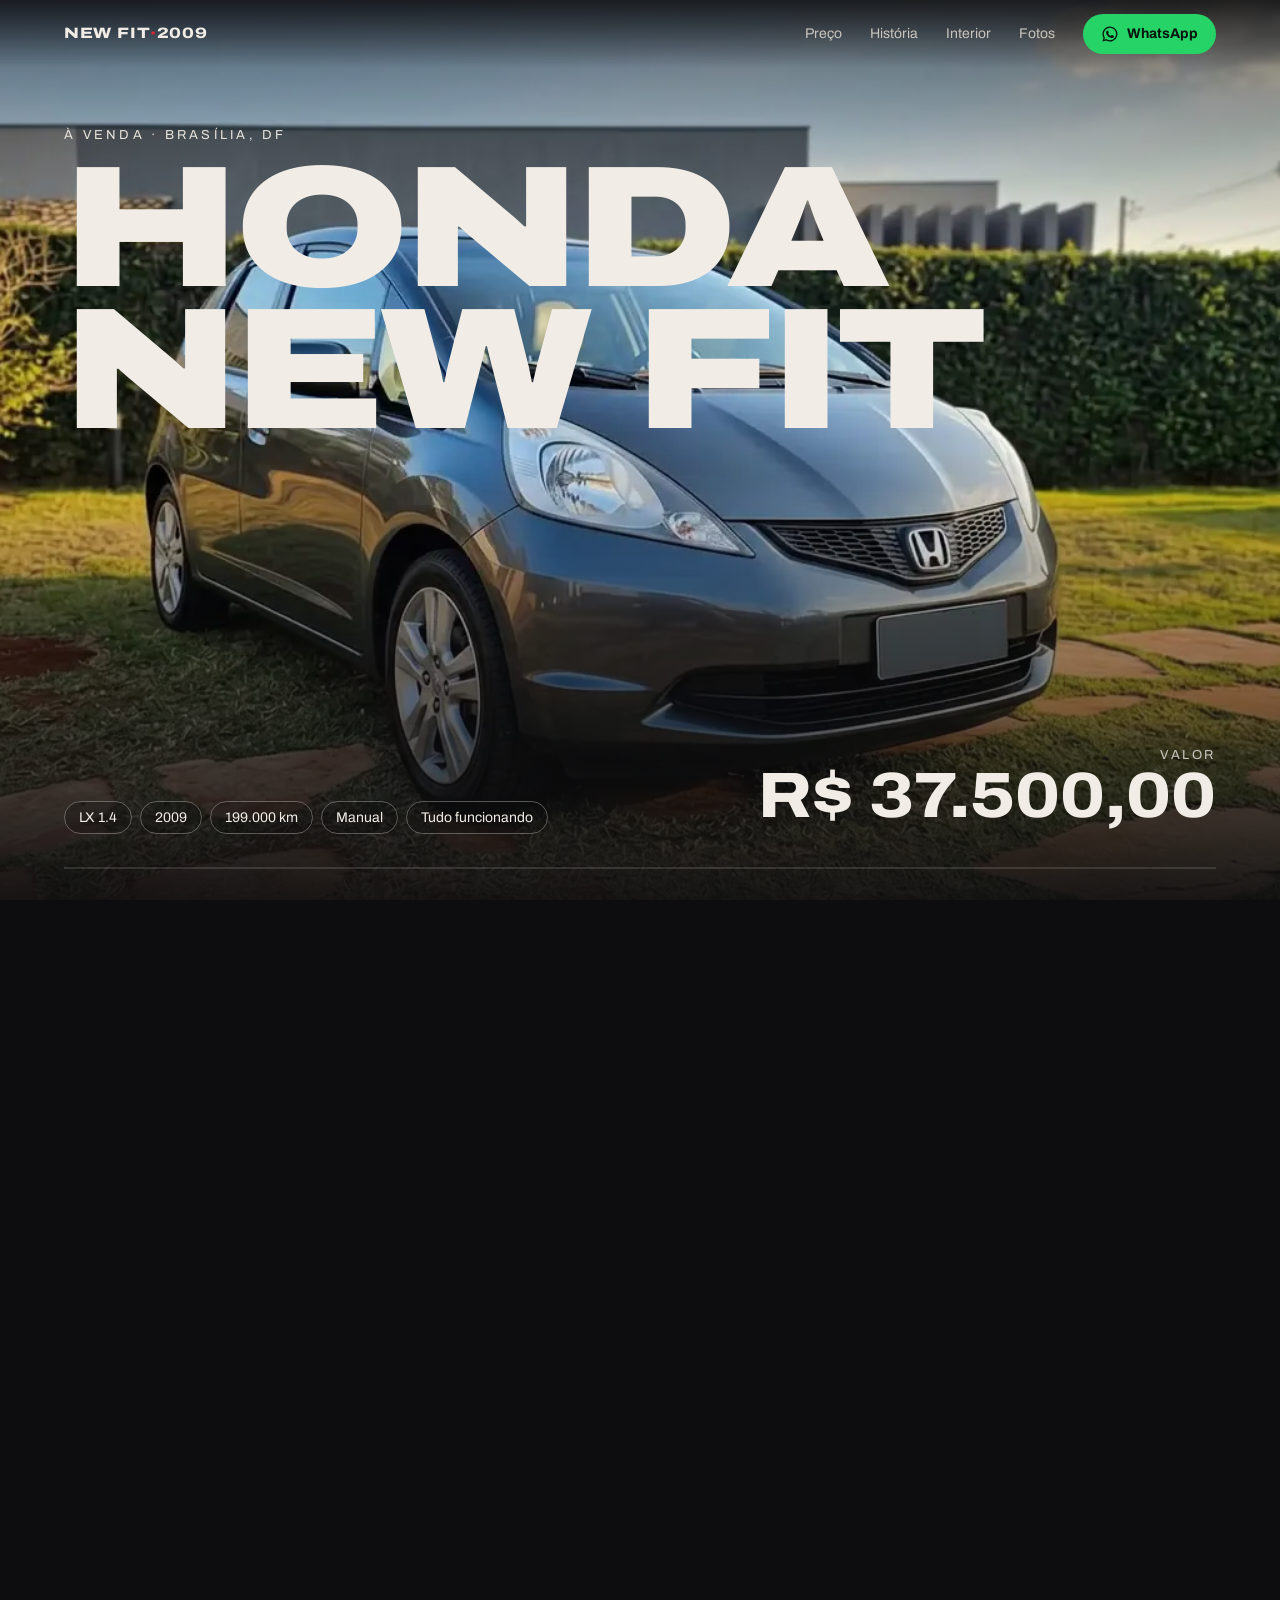
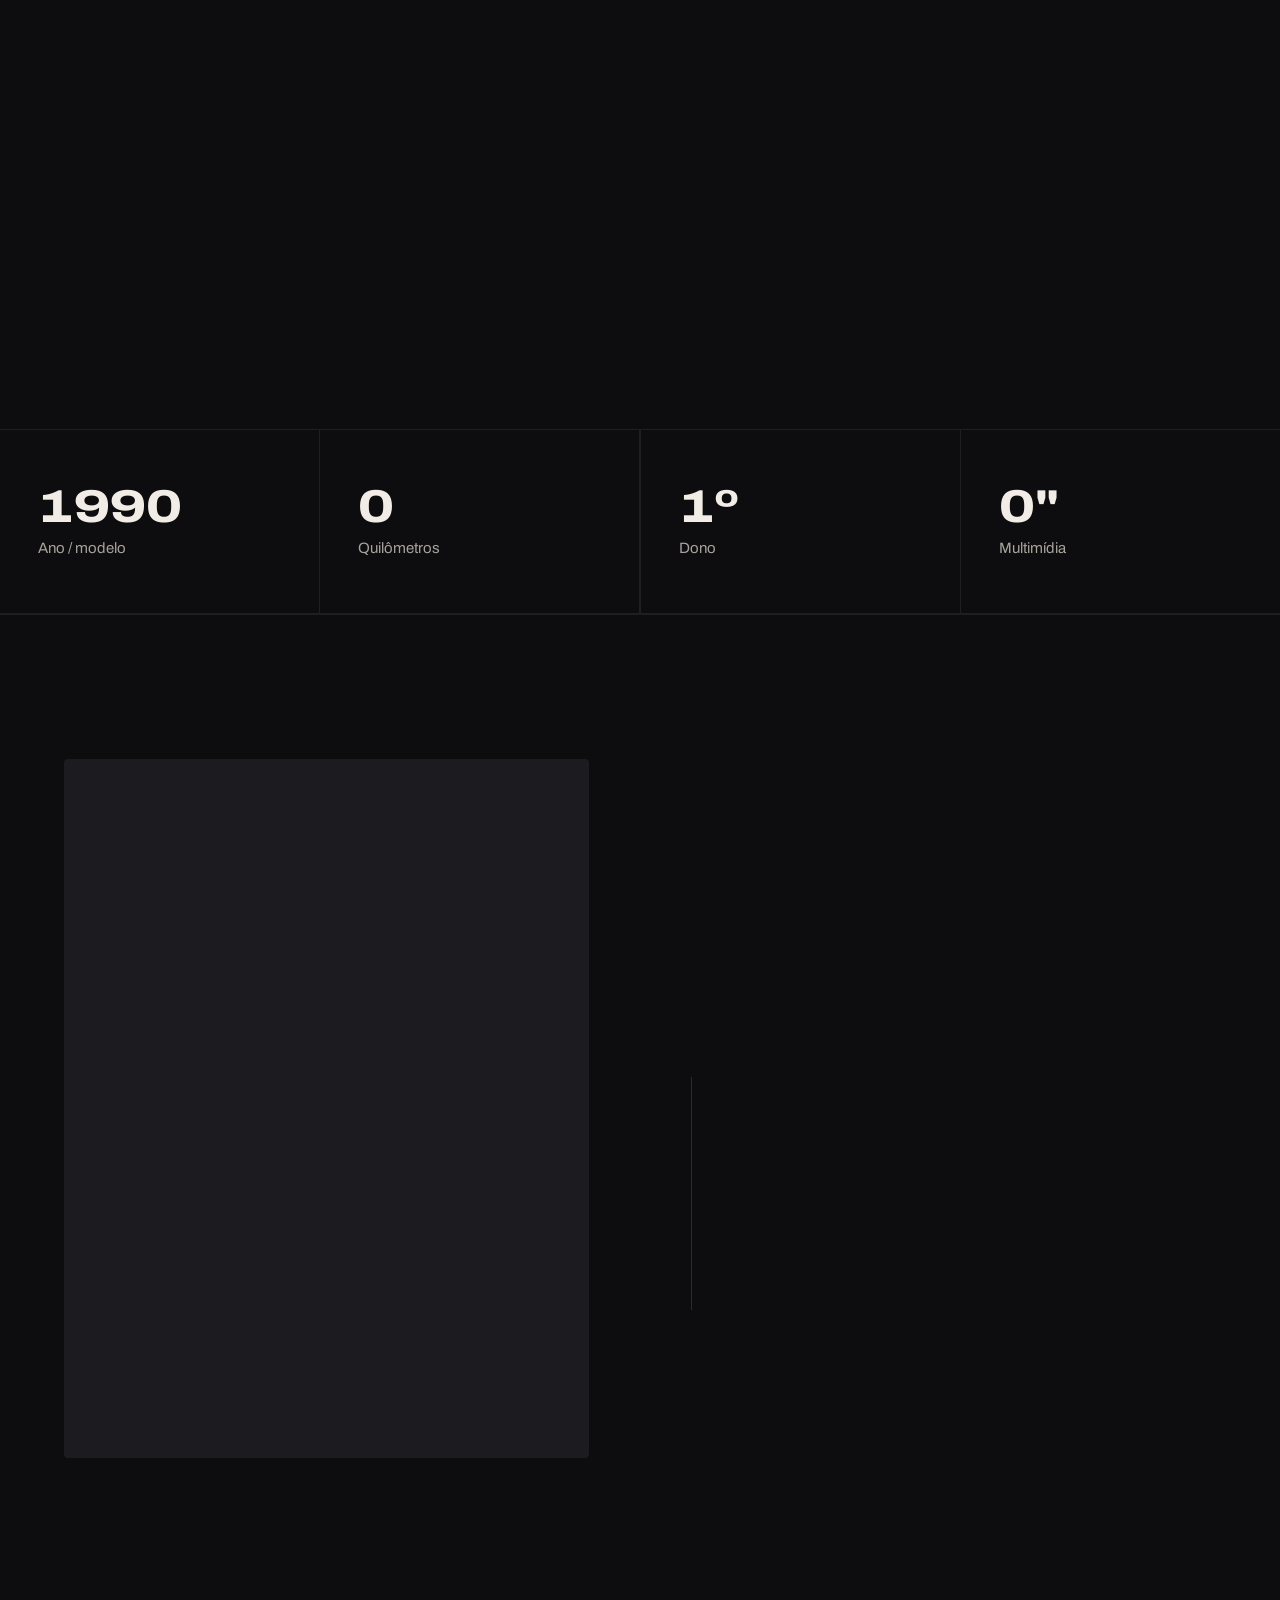
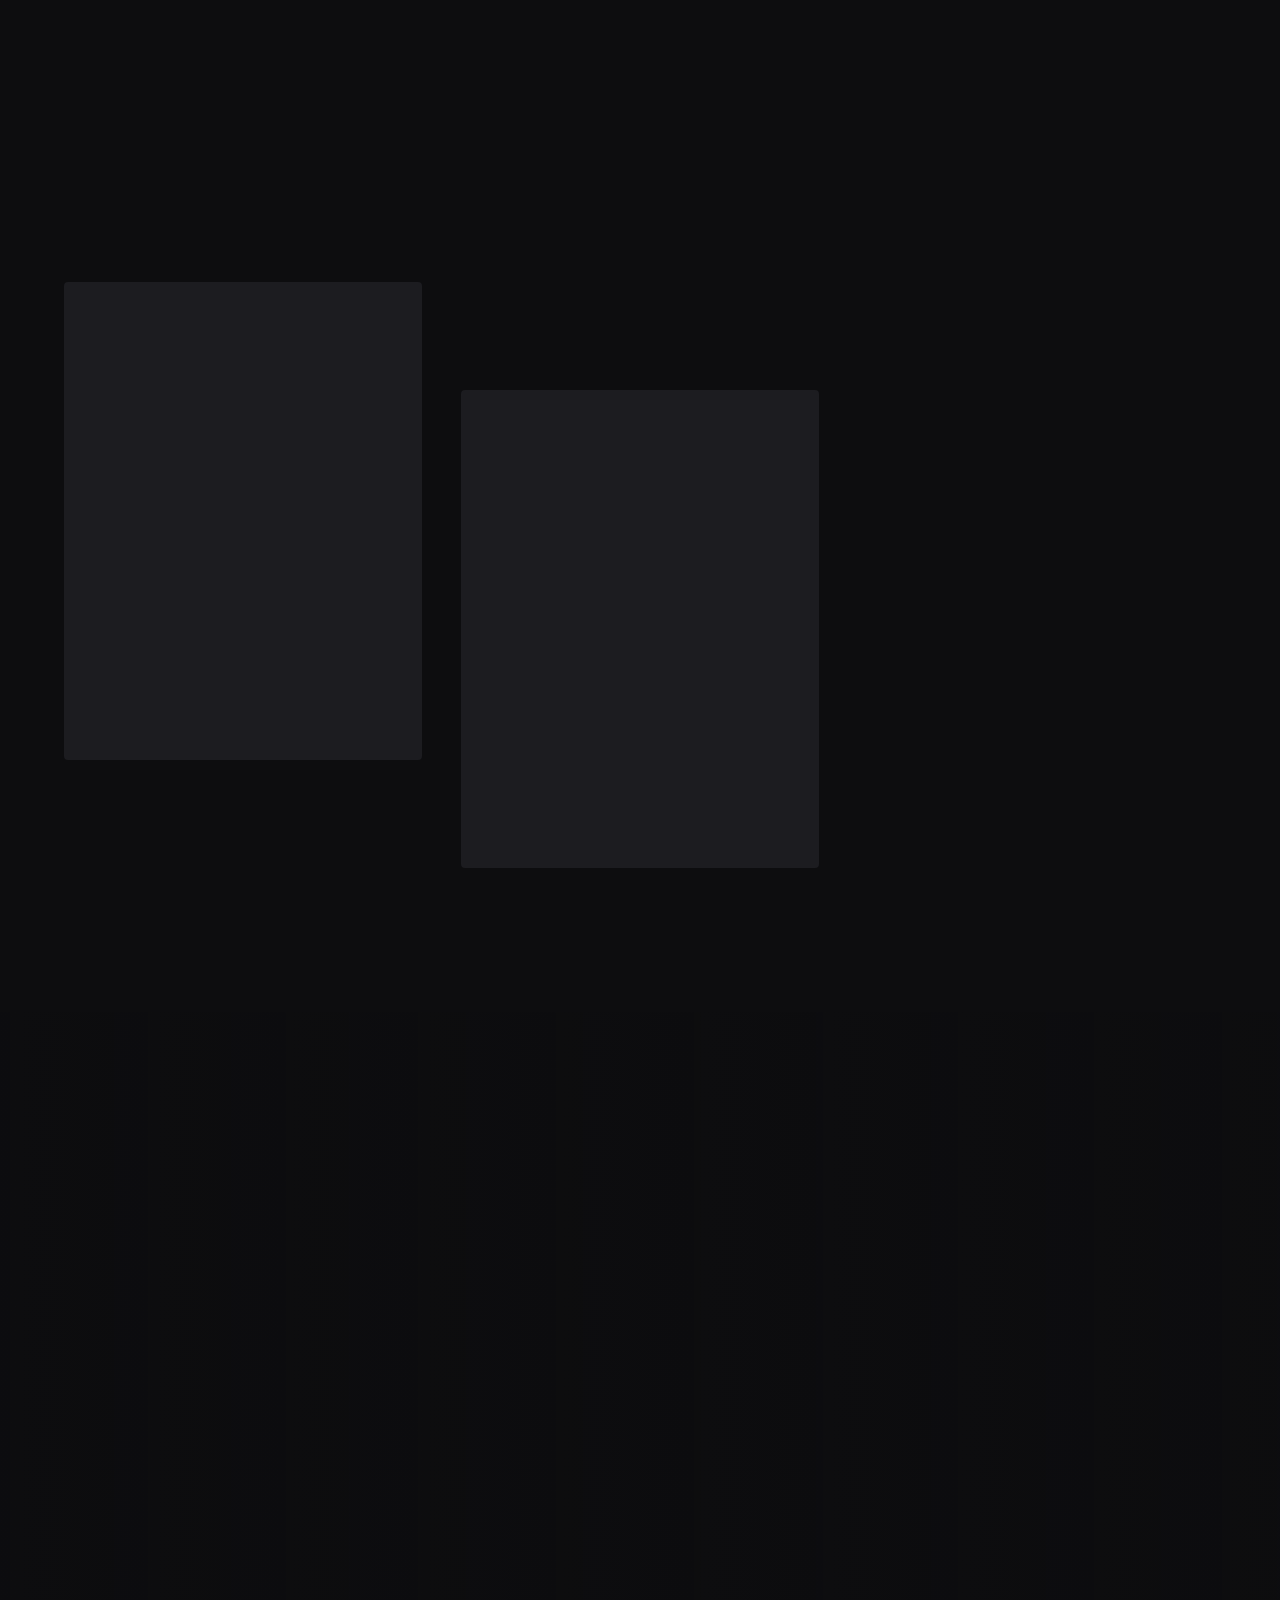
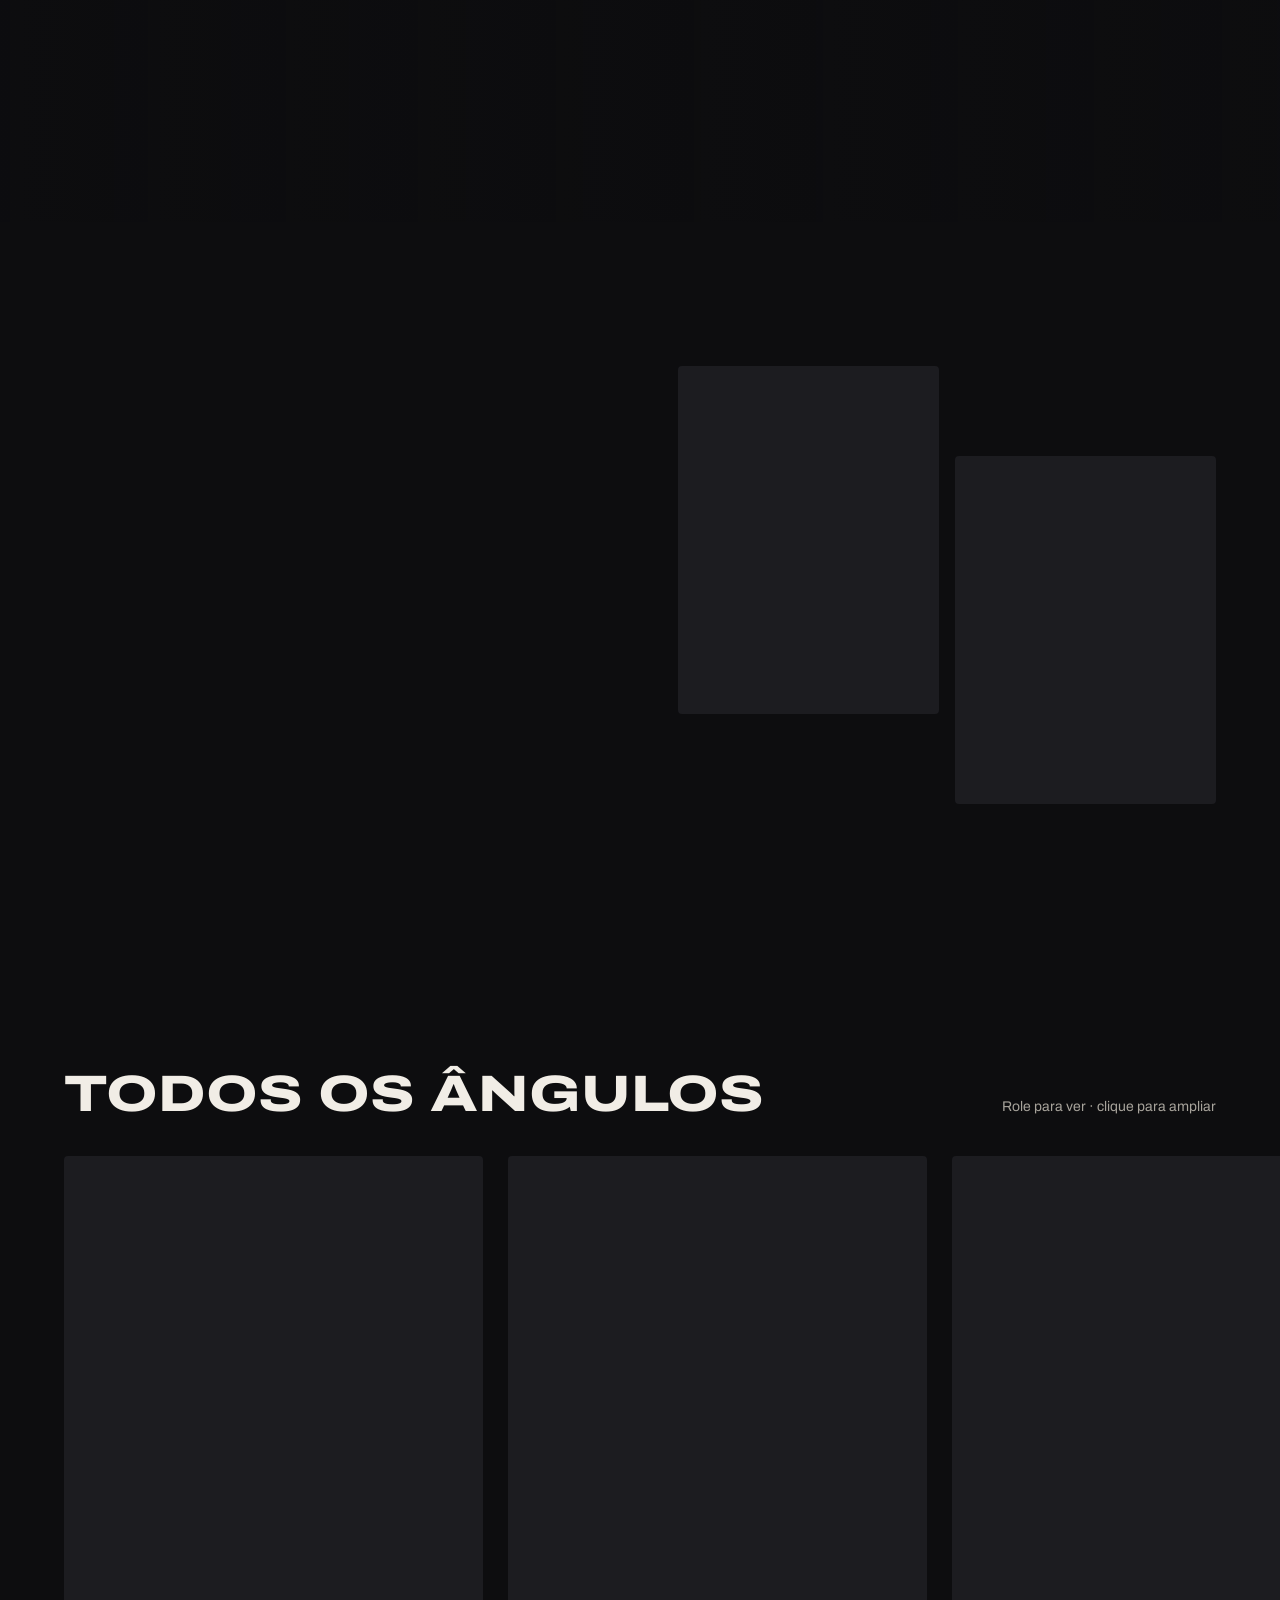
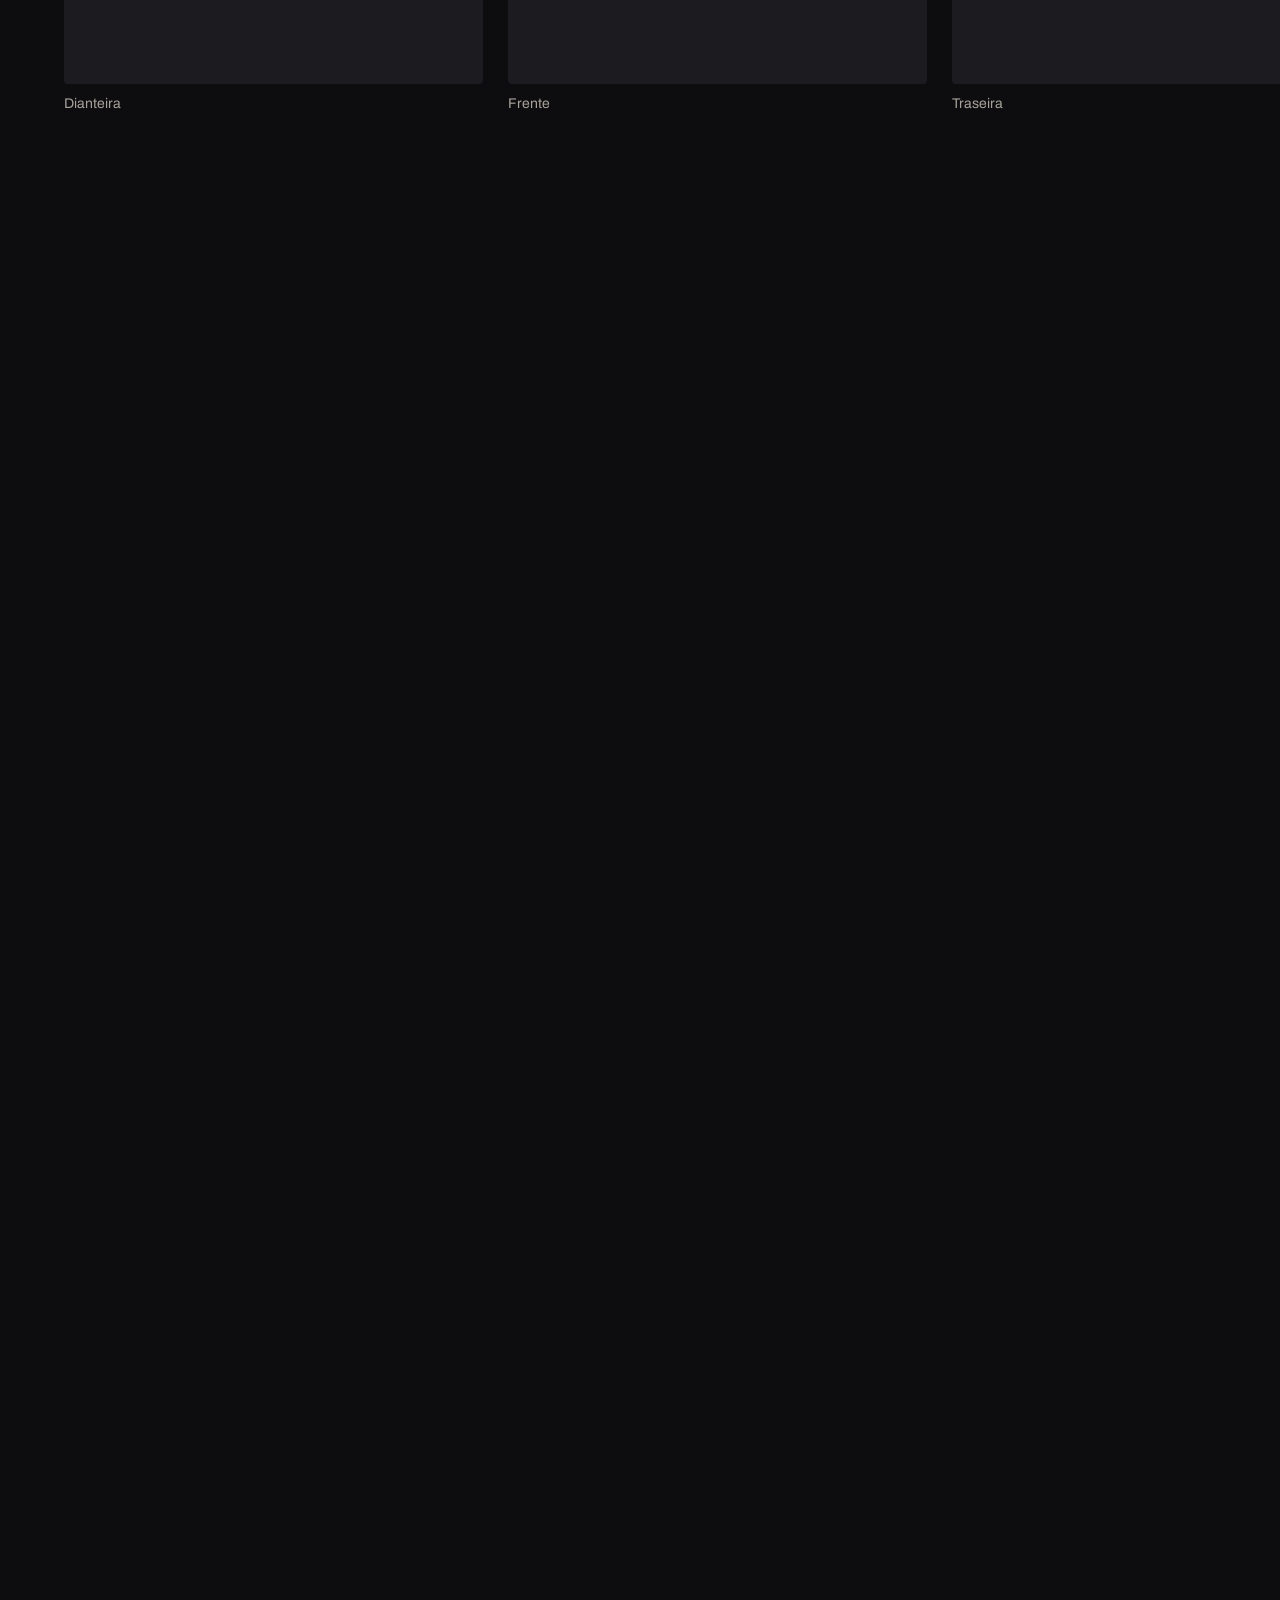
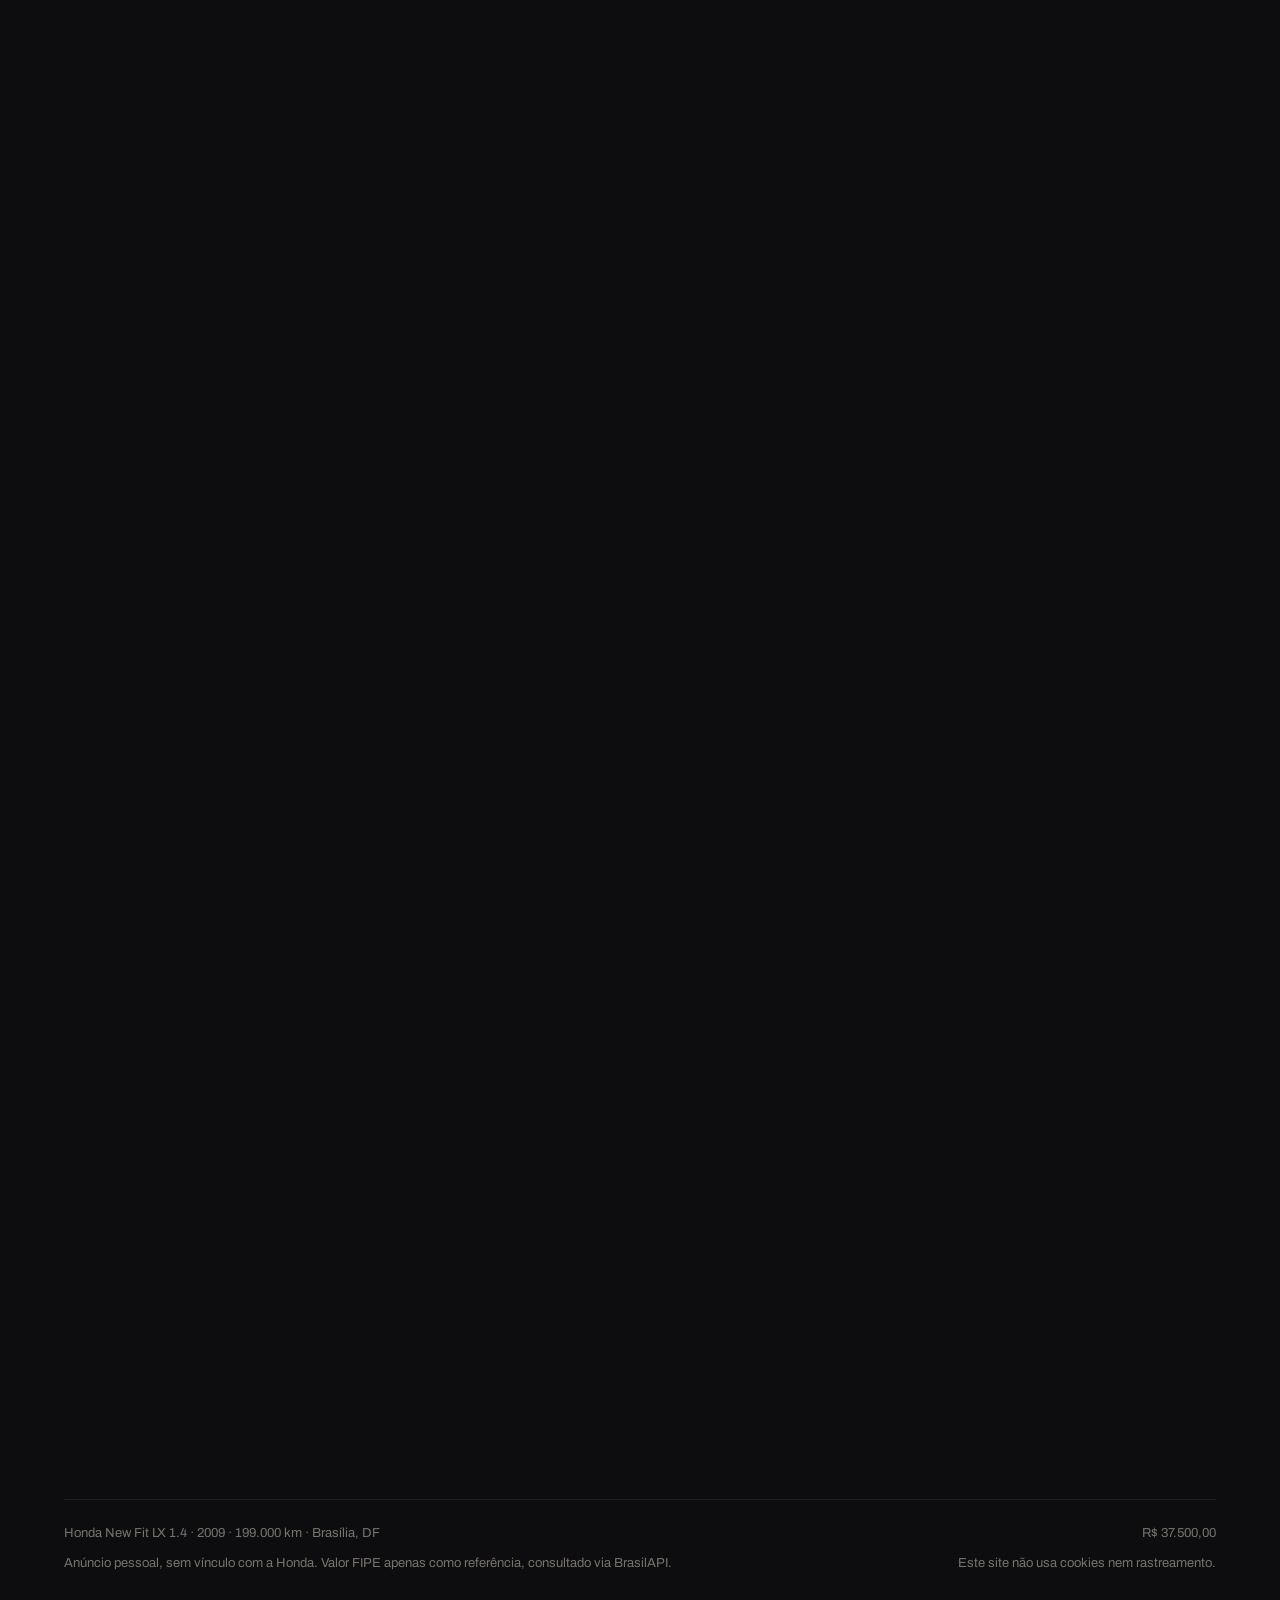
==== index.html @ 5df576f2 "Site de venda do Honda New Fit 2009 Implementa o design exportado do Claude Design como site estátic" ====
<!DOCTYPE html>
<html lang="pt-BR">
<head>
<meta charset="utf-8">
<meta name="viewport" content="width=device-width, initial-scale=1, viewport-fit=cover">
<title>Honda New Fit LX 1.4 2009 à venda em Brasília · R$ 37.500</title>
<meta name="description" content="Honda Fit LX 1.4 2009 manual, cinza grafite, 199.000 km, 3º dono com histórico completo, manual e chave reserva. Bancos em couro ice e multimídia de 10&quot;. R$ 37.500, abaixo da tabela FIPE. Brasília-DF.">
<link rel="canonical" href="https://fabiowoj.github.io/venda-honda-fit/">
<meta name="robots" content="index, follow, max-image-preview:large, max-snippet:-1, max-video-preview:-1">
<meta name="theme-color" content="#0d0d0f">
<meta name="color-scheme" content="dark">
<meta name="format-detection" content="telephone=no">
<meta name="referrer" content="strict-origin-when-cross-origin">
<meta http-equiv="Content-Security-Policy" content="default-src 'self'; script-src 'self'; style-src 'self'; img-src 'self' data:; media-src 'self'; font-src 'self'; connect-src https://brasilapi.com.br; manifest-src 'self'; object-src 'none'; base-uri 'self'; form-action 'none'; upgrade-insecure-requests">
<meta http-equiv="Permissions-Policy" content="camera=(), microphone=(), geolocation=(), interest-cohort=()">

<meta property="og:type" content="product">
<meta property="og:locale" content="pt_BR">
<meta property="og:site_name" content="Honda New Fit 2009 à venda">
<meta property="og:title" content="Honda New Fit LX 1.4 2009 · R$ 37.500 · abaixo da FIPE">
<meta property="og:description" content="199.000 km, 3º dono, histórico completo, couro ice e multimídia de 10&quot;. Tudo funcionando. Brasília-DF.">
<meta property="og:url" content="https://fabiowoj.github.io/venda-honda-fit/">
<meta property="og:image" content="https://fabiowoj.github.io/venda-honda-fit/assets/og-image.jpg">
<meta property="og:image:width" content="1200">
<meta property="og:image:height" content="630">
<meta property="og:image:alt" content="Honda New Fit 2009 cinza grafite estacionado no gramado">
<meta property="product:price:amount" content="37500.00">
<meta property="product:price:currency" content="BRL">
<meta property="product:condition" content="used">
<meta property="product:availability" content="in stock">
<meta name="twitter:card" content="summary_large_image">
<meta name="twitter:title" content="Honda New Fit LX 1.4 2009 · R$ 37.500">
<meta name="twitter:description" content="199.000 km, 3º dono, histórico completo, couro ice e multimídia de 10&quot;. Brasília-DF.">
<meta name="twitter:image" content="https://fabiowoj.github.io/venda-honda-fit/assets/og-image.jpg">

<link rel="icon" href="assets/icons/favicon.svg" type="image/svg+xml">
<link rel="icon" href="assets/icons/favicon-32.png" sizes="32x32" type="image/png">
<link rel="apple-touch-icon" href="assets/icons/apple-touch-icon.png">
<link rel="manifest" href="site.webmanifest">
<link rel="alternate" type="text/plain" href="llms.txt" title="Resumo para assistentes de IA">
<link rel="preload" href="assets/fonts/archivo-latin.woff2" as="font" type="font/woff2" crossorigin>
<link rel="preload" href="assets/video/poster.webp" as="image" type="image/webp" fetchpriority="high">
<link rel="stylesheet" href="assets/css/estilo.css">
<script src="assets/js/site.js" defer></script>

<script type="application/ld+json" id="dados-carro">
{
  "@context": "https://schema.org",
  "@type": "Car",
  "name": "Honda New Fit LX 1.4 2009",
  "description": "Honda Fit LX 1.4 Flex 2009, câmbio manual, cor cinza grafite, 199.000 km, terceiro dono, histórico completo de manutenção, manual e chave reserva. Bancos, portas e coifa do câmbio em couro cor ice, volante em couro, encosto de braço e multimídia de 10 polegadas com conexão ao celular por wifi. Acompanha o rádio original e a moldura. Tudo funcionando.",
  "url": "https://fabiowoj.github.io/venda-honda-fit/",
  "brand": {
    "@type": "Brand",
    "name": "Honda"
  },
  "manufacturer": {
    "@type": "Organization",
    "name": "Honda"
  },
  "model": "Fit LX 1.4",
  "vehicleModelDate": "2009",
  "productionDate": "2009",
  "bodyType": "Hatchback",
  "color": "Cinza grafite",
  "vehicleInteriorColor": "Ice",
  "vehicleInteriorType": "Couro",
  "vehicleTransmission": "Manual",
  "fuelType": "Flex (gasolina e etanol)",
  "numberOfDoors": 5,
  "vehicleSeatingCapacity": 5,
  "numberOfPreviousOwners": 2,
  "itemCondition": "https://schema.org/UsedCondition",
  "mileageFromOdometer": {
    "@type": "QuantitativeValue",
    "value": 199000,
    "unitCode": "KMT"
  },
  "vehicleEngine": {
    "@type": "EngineSpecification",
    "name": "1.4 Flex",
    "engineDisplacement": {
      "@type": "QuantitativeValue",
      "value": 1.4,
      "unitCode": "LTR"
    }
  },
  "offers": {
    "@type": "Offer",
    "price": 37500,
    "priceCurrency": "BRL",
    "availability": "https://schema.org/InStock",
    "itemCondition": "https://schema.org/UsedCondition",
    "url": "https://fabiowoj.github.io/venda-honda-fit/",
    "areaServed": {
      "@type": "City",
      "name": "Brasília"
    },
    "availableAtOrFrom": {
      "@type": "Place",
      "address": {
        "@type": "PostalAddress",
        "addressLocality": "Brasília",
        "addressRegion": "DF",
        "addressCountry": "BR"
      }
    }
  },
  "image": [
    "https://fabiowoj.github.io/venda-honda-fit/assets/img/frente-lateral-1600.jpg",
    "https://fabiowoj.github.io/venda-honda-fit/assets/img/frente-1600.jpg",
    "https://fabiowoj.github.io/venda-honda-fit/assets/img/traseira-1600.jpg",
    "https://fabiowoj.github.io/venda-honda-fit/assets/img/lateral-1600.jpg",
    "https://fabiowoj.github.io/venda-honda-fit/assets/img/porta-malas-1600.jpg",
    "https://fabiowoj.github.io/venda-honda-fit/assets/img/painel-instrumentos-1600.jpg",
    "https://fabiowoj.github.io/venda-honda-fit/assets/img/bancos-dianteiros-1600.jpg",
    "https://fabiowoj.github.io/venda-honda-fit/assets/img/banco-traseiro-1600.jpg",
    "https://fabiowoj.github.io/venda-honda-fit/assets/img/interior-volante-1600.jpg",
    "https://fabiowoj.github.io/venda-honda-fit/assets/img/multimidia-navegacao-1600.jpg",
    "https://fabiowoj.github.io/venda-honda-fit/assets/img/multimidia-tela-inicial-1600.jpg"
  ]
}
</script>
</head>
<body>
<a class="pular" href="#conteudo">Pular para o conteúdo</a>

<header class="menu">
  <a class="menu-marca" href="#topo" aria-label="Honda New Fit 2009, voltar ao início">NEW FIT<span>·</span>2009</a>
  <nav class="menu-links" aria-label="Seções">
    <a href="#preco">Preço</a>
    <a href="#historia">História</a>
    <a href="#interior">Interior</a>
    <a href="#galeria">Fotos</a>
    <a class="botao-whats" href="https://wa.me/5561981605807?text=Ol%C3%A1!%20Vi%20o%20site%20do%20Honda%20New%20Fit%20LX%201.4%202009%20e%20tenho%20interesse." target="_blank" rel="noopener noreferrer">
      <svg viewBox="0 0 24 24" aria-hidden="true"><path fill="currentColor" d="M12 2a10 10 0 0 0-8.6 15.1L2 22l5-1.3A10 10 0 1 0 12 2Zm0 18.2c-1.5 0-3-.4-4.3-1.2l-.3-.2-3 .8.8-2.9-.2-.3A8.2 8.2 0 1 1 12 20.2Zm4.5-6.1c-.2-.1-1.5-.7-1.7-.8-.2-.1-.4-.1-.6.1l-.8 1c-.1.2-.3.2-.5.1a6.7 6.7 0 0 1-3.3-2.9c-.3-.4.2-.4.7-1.3.1-.2 0-.3 0-.4l-.8-1.8c-.2-.5-.4-.4-.6-.4h-.5c-.2 0-.4.1-.7.3-.2.3-.9.9-.9 2.2s.9 2.5 1 2.7c.1.2 1.8 2.8 4.4 3.9 1.6.7 2.3.8 3.1.6.5-.1 1.5-.6 1.7-1.2.2-.6.2-1.1.2-1.2-.1-.1-.3-.2-.5-.3Z"/></svg>
      WhatsApp
    </a>
  </nav>
</header>

<main id="conteudo">

<section id="topo" class="abertura" aria-label="Apresentação">
  <div class="abertura-palco">
    <video class="abertura-video" muted playsinline preload="auto" poster="assets/video/poster.webp" aria-hidden="true" tabindex="-1" disablepictureinpicture disableremoteplayback>
      <source src="assets/video/abertura-720.mp4" type="video/mp4" media="(max-width: 800px)">
      <source src="assets/video/abertura-1280.mp4" type="video/mp4">
    </video>
    <div class="abertura-sombra"></div>
    <div class="abertura-titulo">
      <p class="sobre">À venda · Brasília, DF</p>
      <h1>Honda<br>New Fit<span class="so-leitor"> LX 1.4 2009 à venda</span></h1>
    </div>
    <div class="abertura-info">
      <ul class="selos" aria-label="Resumo">
        <li><span>LX 1.4</span></li>
        <li><span>2009</span></li>
        <li><span>199.000 km</span></li>
        <li><span>Manual</span></li>
        <li><span>Tudo funcionando</span></li>
      </ul>
      <div class="abertura-preco">
        <div class="rot">Valor</div>
        <strong data-preco-fmt>R$ 37.500,00</strong>
      </div>
    </div>
    <div class="abertura-barra" aria-hidden="true"><i></i></div>
  </div>
</section>

<section id="preco" class="preco conteudo" aria-labelledby="preco-titulo"
  data-preco="37500" data-fipe-codigo="014039-2" data-fipe-ano="2009"
  data-fipe-valor="39514" data-fipe-mes="setembro de 2026">
  <p class="rotulo" data-revelar>Preço justo</p>
  <h2 id="preco-titulo" class="display" data-revelar data-fipe-titulo>Abaixo da tabela FIPE</h2>
  <div class="preco-grade">
    <div class="barras" data-revelar>
      <div class="barra">
        <div class="barra-topo"><span>Tabela FIPE · <span data-fipe-mes-txt>setembro de 2026</span></span><span data-fipe-fmt>R$ 39.514,00</span></div>
        <div class="barra-trilho" data-barra="fipe"><i></i></div>
      </div>
      <div class="barra">
        <div class="barra-topo"><span>Este carro</span><strong data-preco-fmt>R$ 37.500,00</strong></div>
        <div class="barra-trilho este" data-barra="preco"><i></i></div>
      </div>
      <p class="nota"><span data-fipe-origem>Valor de referência da tabela FIPE</span> · Honda Fit LX 1.4 Flex 8V 16V 5p Mec. 2009 · código FIPE 014039-2</p>
    </div>
    <div class="diferenca" data-revelar>
      <div class="rot" data-dif-rot>Economia em relação à FIPE</div>
      <strong data-dif-fmt>R$ 2.014</strong>
      <div class="pct" data-dif-pct>5,1% abaixo do valor da tabela</div>
    </div>
  </div>
</section>

<section class="numeros" aria-label="Números do carro">
  <div class="numeros-grade" data-contador>
    <div class="numero"><strong data-conta="2009" data-conta-de="1990">2009</strong><span>Ano / modelo</span></div>
    <div class="numero"><strong data-conta="199000" data-milhar>199.000</strong><span>Quilômetros</span></div>
    <div class="numero"><strong><span data-conta="3" data-conta-de="1">3</span>º</strong><span>Dono</span></div>
    <div class="numero"><strong><span data-conta="10">10</span>"</strong><span>Multimídia</span></div>
  </div>
</section>

<section id="historia" class="historia conteudo" aria-labelledby="historia-titulo">
  <div class="historia-foto">
    <picture>
      <source type="image/webp" srcset="assets/img/frente-lateral-800.webp 800w, assets/img/frente-lateral-1600.webp 1600w" sizes="(max-width: 860px) 90vw, 45vw">
      <img src="assets/img/frente-lateral-1600.jpg" width="1200" height="1600" alt="Honda New Fit 2009 cinza grafite, vista dianteira em três quartos" loading="lazy" decoding="async">
    </picture>
  </div>
  <div class="historia-texto">
    <p class="rotulo" data-revelar>Carro da família</p>
    <h2 id="historia-titulo" class="display" data-revelar>Terceiro dono. História conhecida.</h2>
    <ol class="linha-tempo">
      <li class="marco" data-revelar><small>10.000 km</small><p>Um amigo nosso comprou o carro com 10.000 km.</p></li>
      <li class="marco" data-revelar><small>2017 · 20.000 km</small><p>Compramos dele, com 20.000 km.</p></li>
      <li class="marco" data-revelar><small>Hoje · 199.000 km</small><p>Tudo funcionando.</p></li>
    </ol>
    <ul class="itens" data-revelar>
      <li>Histórico completo de tudo o que foi feito</li>
      <li>Manual do carro</li>
      <li>Chave reserva</li>
    </ul>
  </div>
</section>

<section id="interior" class="interior" aria-labelledby="interior-titulo">
  <div class="conteudo">
    <p class="rotulo" data-revelar>Interior</p>
    <h2 id="interior-titulo" class="display" data-revelar>Couro Ice</h2>
    <div class="interior-grade">
      <div class="quadro">
        <div class="paralaxe" data-paralaxe="-0.08">
          <picture>
            <source type="image/webp" srcset="assets/img/bancos-dianteiros-800.webp 800w, assets/img/bancos-dianteiros-1600.webp 1600w" sizes="(max-width: 640px) 90vw, 30vw">
            <img src="assets/img/bancos-dianteiros-1600.jpg" width="1200" height="1600" alt="Bancos dianteiros em couro cor ice do Honda New Fit" loading="lazy" decoding="async">
          </picture>
        </div>
      </div>
      <div class="quadro desce">
        <div class="paralaxe" data-paralaxe="0.06">
          <picture>
            <source type="image/webp" srcset="assets/img/banco-traseiro-800.webp 800w, assets/img/banco-traseiro-1600.webp 1600w" sizes="(max-width: 640px) 90vw, 30vw">
            <img src="assets/img/banco-traseiro-1600.jpg" width="1200" height="1600" alt="Banco traseiro em couro cor ice do Honda New Fit" loading="lazy" decoding="async">
          </picture>
        </div>
      </div>
      <div class="interior-texto">
        <p data-revelar>Banco de couro cor Ice, com capa personalizada e colada.</p>
        <dl class="ficha" data-revelar>
          <div><dt>Bancos</dt><dd>Couro Ice</dd></div>
          <div><dt>Portas</dt><dd>Couro Ice</dd></div>
          <div><dt>Coifa do câmbio</dt><dd>Couro Ice</dd></div>
          <div><dt>Volante</dt><dd>Couro</dd></div>
          <div><dt>Encosto de braço</dt><dd>Sim</dd></div>
        </dl>
      </div>
    </div>
  </div>
</section>

<section class="painel" aria-labelledby="painel-titulo">
  <div class="paralaxe" data-paralaxe="-0.15">
    <picture>
      <source type="image/webp" srcset="assets/img/interior-volante-800.webp 800w, assets/img/interior-volante-1600.webp 1600w" sizes="100vw">
      <img src="assets/img/interior-volante-1600.jpg" width="1200" height="1600" alt="Interior do Honda New Fit com volante em couro e multimídia" loading="lazy" decoding="async">
    </picture>
  </div>
  <div class="painel-sombra"></div>
  <div class="painel-texto">
    <h2 id="painel-titulo" class="display" data-revelar>Volante em couro</h2>
    <p data-revelar>Portas e coifa da manopla de câmbio em couro ice também.</p>
  </div>
</section>

<section class="multimidia conteudo" aria-labelledby="multimidia-titulo">
  <div class="multimidia-texto">
    <p class="rotulo" data-revelar>Tecnologia</p>
    <h2 id="multimidia-titulo" class="display" data-revelar>Multimídia de 10 polegadas</h2>
    <p data-revelar>Kit multimídia de 10 polegadas instalado, com conector wifi para conectar no celular.</p>
    <p class="caixa" data-revelar>Temos o rádio original e a moldura, caso queira.</p>
  </div>
  <div class="multimidia-fotos">
    <div class="quadro">
      <div class="paralaxe" data-paralaxe="-0.06">
        <picture>
          <source type="image/webp" srcset="assets/img/multimidia-navegacao-800.webp 800w, assets/img/multimidia-navegacao-1600.webp 1600w" sizes="(max-width: 860px) 45vw, 22vw">
          <img src="assets/img/multimidia-navegacao-1600.jpg" width="1200" height="1600" alt="Multimídia de 10 polegadas mostrando navegação e música" loading="lazy" decoding="async">
        </picture>
      </div>
    </div>
    <div class="quadro desce">
      <div class="paralaxe" data-paralaxe="0.06">
        <picture>
          <source type="image/webp" srcset="assets/img/multimidia-tela-inicial-800.webp 800w, assets/img/multimidia-tela-inicial-1600.webp 1600w" sizes="(max-width: 860px) 45vw, 22vw">
          <img src="assets/img/multimidia-tela-inicial-1600.jpg" width="1200" height="1600" alt="Tela inicial da multimídia de 10 polegadas" loading="lazy" decoding="async">
        </picture>
      </div>
    </div>
  </div>
</section>

<section id="galeria" class="galeria" aria-labelledby="galeria-titulo">
  <div class="galeria-palco">
    <div class="galeria-topo">
      <h2 id="galeria-titulo" class="display">Todos os ângulos</h2>
      <span data-galeria-dica>Arraste para o lado · toque para ampliar</span>
    </div>
    <div class="galeria-trilho">
      <!-- galeria:inicio -->
        <figure class="galeria-item">
          <button type="button" class="galeria-abrir" data-foto="assets/img/frente-lateral-1600.webp" aria-label="Ampliar: Dianteira">
            <picture><source type="image/webp" srcset="assets/img/frente-lateral-800.webp 800w, assets/img/frente-lateral-1600.webp 1600w" sizes="(orientation: portrait) 72vw, 48vh"><img src="assets/img/frente-lateral-1600.jpg" width="1200" height="1600" alt="Honda New Fit 2009 cinza grafite, vista dianteira em três quartos" loading="lazy" decoding="async"></picture>
          </button>
          <figcaption>Dianteira</figcaption>
        </figure>
        <figure class="galeria-item">
          <button type="button" class="galeria-abrir" data-foto="assets/img/frente-1600.webp" aria-label="Ampliar: Frente">
            <picture><source type="image/webp" srcset="assets/img/frente-800.webp 800w, assets/img/frente-1600.webp 1600w" sizes="(orientation: portrait) 72vw, 48vh"><img src="assets/img/frente-1600.jpg" width="1200" height="1600" alt="Honda New Fit 2009 visto de frente, faróis e grade" loading="lazy" decoding="async"></picture>
          </button>
          <figcaption>Frente</figcaption>
        </figure>
        <figure class="galeria-item">
          <button type="button" class="galeria-abrir" data-foto="assets/img/traseira-1600.webp" aria-label="Ampliar: Traseira">
            <picture><source type="image/webp" srcset="assets/img/traseira-800.webp 800w, assets/img/traseira-1600.webp 1600w" sizes="(orientation: portrait) 72vw, 48vh"><img src="assets/img/traseira-1600.jpg" width="1200" height="1600" alt="Traseira do Honda New Fit 2009 com lanternas verticais" loading="lazy" decoding="async"></picture>
          </button>
          <figcaption>Traseira</figcaption>
        </figure>
        <figure class="galeria-item">
          <button type="button" class="galeria-abrir" data-foto="assets/img/lateral-1600.webp" aria-label="Ampliar: Lateral">
            <picture><source type="image/webp" srcset="assets/img/lateral-800.webp 800w, assets/img/lateral-1600.webp 1600w" sizes="(orientation: portrait) 72vw, 48vh"><img src="assets/img/lateral-1600.jpg" width="1200" height="1600" alt="Lateral do Honda New Fit 2009 com rodas de liga leve" loading="lazy" decoding="async"></picture>
          </button>
          <figcaption>Lateral</figcaption>
        </figure>
        <figure class="galeria-item">
          <button type="button" class="galeria-abrir" data-foto="assets/img/porta-malas-1600.webp" aria-label="Ampliar: Porta-malas">
            <picture><source type="image/webp" srcset="assets/img/porta-malas-800.webp 800w, assets/img/porta-malas-1600.webp 1600w" sizes="(orientation: portrait) 72vw, 48vh"><img src="assets/img/porta-malas-1600.jpg" width="1200" height="1600" alt="Porta-malas aberto do Honda New Fit 2009" loading="lazy" decoding="async"></picture>
          </button>
          <figcaption>Porta-malas</figcaption>
        </figure>
        <figure class="galeria-item">
          <button type="button" class="galeria-abrir" data-foto="assets/img/painel-instrumentos-1600.webp" aria-label="Ampliar: Painel · 199.953 km">
            <picture><source type="image/webp" srcset="assets/img/painel-instrumentos-800.webp 800w, assets/img/painel-instrumentos-1600.webp 1600w" sizes="(orientation: portrait) 72vw, 48vh"><img src="assets/img/painel-instrumentos-1600.jpg" width="1200" height="1600" alt="Painel de instrumentos do Honda New Fit marcando 199.953 km" loading="lazy" decoding="async"></picture>
          </button>
          <figcaption>Painel · 199.953 km</figcaption>
        </figure>
        <figure class="galeria-item">
          <button type="button" class="galeria-abrir" data-foto="assets/img/bancos-dianteiros-1600.webp" aria-label="Ampliar: Bancos dianteiros">
            <picture><source type="image/webp" srcset="assets/img/bancos-dianteiros-800.webp 800w, assets/img/bancos-dianteiros-1600.webp 1600w" sizes="(orientation: portrait) 72vw, 48vh"><img src="assets/img/bancos-dianteiros-1600.jpg" width="1200" height="1600" alt="Bancos dianteiros em couro cor ice do Honda New Fit" loading="lazy" decoding="async"></picture>
          </button>
          <figcaption>Bancos dianteiros</figcaption>
        </figure>
        <figure class="galeria-item">
          <button type="button" class="galeria-abrir" data-foto="assets/img/banco-traseiro-1600.webp" aria-label="Ampliar: Banco traseiro">
            <picture><source type="image/webp" srcset="assets/img/banco-traseiro-800.webp 800w, assets/img/banco-traseiro-1600.webp 1600w" sizes="(orientation: portrait) 72vw, 48vh"><img src="assets/img/banco-traseiro-1600.jpg" width="1200" height="1600" alt="Banco traseiro em couro cor ice do Honda New Fit" loading="lazy" decoding="async"></picture>
          </button>
          <figcaption>Banco traseiro</figcaption>
        </figure>
        <figure class="galeria-item">
          <button type="button" class="galeria-abrir" data-foto="assets/img/interior-volante-1600.webp" aria-label="Ampliar: Interior">
            <picture><source type="image/webp" srcset="assets/img/interior-volante-800.webp 800w, assets/img/interior-volante-1600.webp 1600w" sizes="(orientation: portrait) 72vw, 48vh"><img src="assets/img/interior-volante-1600.jpg" width="1200" height="1600" alt="Interior do Honda New Fit com volante em couro e multimídia" loading="lazy" decoding="async"></picture>
          </button>
          <figcaption>Interior</figcaption>
        </figure>
        <figure class="galeria-item">
          <button type="button" class="galeria-abrir" data-foto="assets/img/multimidia-navegacao-1600.webp" aria-label="Ampliar: Multimídia · navegação">
            <picture><source type="image/webp" srcset="assets/img/multimidia-navegacao-800.webp 800w, assets/img/multimidia-navegacao-1600.webp 1600w" sizes="(orientation: portrait) 72vw, 48vh"><img src="assets/img/multimidia-navegacao-1600.jpg" width="1200" height="1600" alt="Multimídia de 10 polegadas mostrando navegação e música" loading="lazy" decoding="async"></picture>
          </button>
          <figcaption>Multimídia · navegação</figcaption>
        </figure>
        <figure class="galeria-item">
          <button type="button" class="galeria-abrir" data-foto="assets/img/multimidia-tela-inicial-1600.webp" aria-label="Ampliar: Multimídia · tela inicial">
            <picture><source type="image/webp" srcset="assets/img/multimidia-tela-inicial-800.webp 800w, assets/img/multimidia-tela-inicial-1600.webp 1600w" sizes="(orientation: portrait) 72vw, 48vh"><img src="assets/img/multimidia-tela-inicial-1600.jpg" width="1200" height="1600" alt="Tela inicial da multimídia de 10 polegadas" loading="lazy" decoding="async"></picture>
          </button>
          <figcaption>Multimídia · tela inicial</figcaption>
        </figure>
      <!-- galeria:fim -->
    </div>
  </div>
</section>

<section id="contato" class="contato conteudo" aria-labelledby="contato-titulo">
  <p class="rotulo" data-revelar>Contato</p>
  <h2 id="contato-titulo" class="display" data-revelar>Vamos<br>conversar?</h2>
  <div class="cartoes">
    <a class="cartao whats" data-revelar href="https://wa.me/5561981605807?text=Ol%C3%A1!%20Vi%20o%20site%20do%20Honda%20New%20Fit%20LX%201.4%202009%20e%20tenho%20interesse." target="_blank" rel="noopener noreferrer">
      <small>WhatsApp</small>
      <strong>(61) 98160-5807</strong>
      <span>Chamar agora →</span>
    </a>
    <a class="cartao" data-revelar href="mailto:fabiowoj@gmail.com?subject=Honda%20New%20Fit%202009">
      <small>E-mail</small>
      <strong>fabiowoj@gmail.com</strong>
      <span>Enviar mensagem →</span>
    </a>
  </div>
  <!-- Links dos anúncios: cole a URL no href e apague a palavra "hidden". -->
  <div class="anuncios">
    <a class="anuncio" data-revelar href="" target="_blank" rel="noopener noreferrer" hidden><span>Anúncio na Webmotors</span><span aria-hidden="true">↗</span></a>
    <a class="anuncio" data-revelar href="" target="_blank" rel="noopener noreferrer" hidden><span>Anúncio na OLX</span><span aria-hidden="true">↗</span></a>
  </div>
  <footer class="rodape">
    <div><span>Honda New Fit LX 1.4 · 2009 · 199.000 km · Brasília, DF</span><span data-preco-fmt>R$ 37.500,00</span></div>
    <div><span>Anúncio pessoal, sem vínculo com a Honda. Valor FIPE apenas como referência, consultado via BrasilAPI.</span><span>Este site não usa cookies nem rastreamento.</span></div>
  </footer>
</section>

</main>

<a class="botao-whats flutuante" href="https://wa.me/5561981605807?text=Ol%C3%A1!%20Vi%20o%20site%20do%20Honda%20New%20Fit%20LX%201.4%202009%20e%20tenho%20interesse." target="_blank" rel="noopener noreferrer" aria-label="Chamar no WhatsApp">
  <svg viewBox="0 0 24 24" aria-hidden="true"><path fill="currentColor" d="M12 2a10 10 0 0 0-8.6 15.1L2 22l5-1.3A10 10 0 1 0 12 2Zm0 18.2c-1.5 0-3-.4-4.3-1.2l-.3-.2-3 .8.8-2.9-.2-.3A8.2 8.2 0 1 1 12 20.2Zm4.5-6.1c-.2-.1-1.5-.7-1.7-.8-.2-.1-.4-.1-.6.1l-.8 1c-.1.2-.3.2-.5.1a6.7 6.7 0 0 1-3.3-2.9c-.3-.4.2-.4.7-1.3.1-.2 0-.3 0-.4l-.8-1.8c-.2-.5-.4-.4-.6-.4h-.5c-.2 0-.4.1-.7.3-.2.3-.9.9-.9 2.2s.9 2.5 1 2.7c.1.2 1.8 2.8 4.4 3.9 1.6.7 2.3.8 3.1.6.5-.1 1.5-.6 1.7-1.2.2-.6.2-1.1.2-1.2-.1-.1-.3-.2-.5-.3Z"/></svg>
  WhatsApp<span class="preco-flut"> · <span data-preco-fmt>R$ 37.500,00</span></span>
</a>

<dialog class="ampliar" aria-label="Foto ampliada">
  <img alt="">
  <p></p>
  <button type="button" class="fechar" aria-label="Fechar">×</button>
  <button type="button" class="ant" aria-label="Foto anterior">‹</button>
  <button type="button" class="prox" aria-label="Próxima foto">›</button>
</dialog>
</body>
</html>
---- assets/css/estilo.css ----
@font-face {
  font-family: "Archivo";
  font-style: normal;
  font-weight: 300 900;
  font-stretch: 62% 125%;
  font-display: swap;
  src: url("../fonts/archivo-latin.woff2") format("woff2");
}

:root {
  --fundo: #0d0d0f;
  --fundo-2: #1c1c20;
  --linha: #2a2a2e;
  --linha-2: #1f1f23;
  --texto: #f1ede6;
  --texto-2: #e8e4dc;
  --suave: #c9c5bd;
  --suave-2: #a7a39b;
  --apagado: #8a867f;
  --rodape: #77736c;
  --cinza: #6d6a64;
  --vermelho: #e0262f;
  --whats: #25d366;
  --whats-texto: #08140c;
  --margem: max(16px, 5vw);
  --largura: 1400px;
  --curva: cubic-bezier(.2, .7, .2, 1);
  color-scheme: dark;
}

*, *::before, *::after { box-sizing: border-box; }
html { -webkit-text-size-adjust: 100%; scroll-behavior: smooth; }
html, body { margin: 0; background: var(--fundo); color: var(--texto); }
body {
  font-family: "Archivo", system-ui, -apple-system, "Segoe UI", sans-serif;
  -webkit-font-smoothing: antialiased;
  overflow-x: clip;
  line-height: 1.4;
}
img, video { display: block; max-width: 100%; }
a { color: var(--texto); text-decoration: none; }
a:hover { color: #fff; }
h1, h2, h3, p { margin: 0; }
h1, h2 { overflow-wrap: break-word; }
::selection { background: var(--vermelho); color: #fff; }
:focus-visible { outline: 2px solid var(--vermelho); outline-offset: 3px; }

.so-leitor {
  position: absolute !important; width: 1px; height: 1px; padding: 0; margin: -1px;
  overflow: hidden; clip: rect(0 0 0 0); white-space: nowrap; border: 0;
}
.pular {
  position: fixed; left: 12px; top: -60px; z-index: 100; padding: 10px 16px;
  background: var(--vermelho); color: #fff; border-radius: 4px; transition: top .2s;
}
.pular:focus { top: 12px; }

.rotulo { font-size: 13px; letter-spacing: .3em; text-transform: uppercase; color: var(--vermelho); }
.display { font-stretch: 125%; font-weight: 800; text-transform: uppercase; line-height: .92; }
.conteudo { max-width: var(--largura); margin: 0 auto; padding-left: var(--margem); padding-right: var(--margem); }

/* ---------- Menu ---------- */
.menu {
  position: fixed; top: 0; left: 0; right: 0; z-index: 50;
  display: flex; align-items: center; justify-content: space-between; gap: 16px;
  padding: 14px var(--margem);
  background: linear-gradient(#0d0d0fcc, #0d0d0f00);
}
.menu-marca { font-stretch: 125%; font-weight: 800; letter-spacing: .04em; font-size: 15px; white-space: nowrap; }
.menu-marca span { color: var(--vermelho); }
.menu-links { display: flex; align-items: center; gap: 28px; font-size: 14px; }
.menu-links a:not(.botao-whats) { color: var(--suave); }
.menu-links a:not(.botao-whats):hover { color: #fff; }
.botao-whats {
  display: inline-flex; align-items: center; gap: 8px; padding: 10px 18px; border-radius: 999px;
  background: var(--whats); color: var(--whats-texto); font-weight: 700; white-space: nowrap;
}
.botao-whats:hover { color: var(--whats-texto); filter: brightness(1.08); }
.botao-whats svg { width: 18px; height: 18px; flex: none; }
@media (max-width: 760px) {
  .menu-links a:not(.botao-whats) { display: none; }
}

/* ---------- Abertura (vídeo no scroll) ---------- */
.abertura { position: relative; height: 320vh; }
.abertura-palco { position: sticky; top: 0; height: 100vh; height: 100svh; overflow: hidden; }
.abertura video, .abertura-poster { position: absolute; inset: 0; width: 100%; height: 100%; object-fit: cover; }
@media (orientation: portrait) {
  /* Vídeo é 16:9; em tela em pé o "cover" mostraria só um farol. Mostra o carro inteiro, com leve corte nas laterais. */
  .abertura video, .abertura-poster { inset: auto; left: -12%; width: 124%; top: 50%; height: auto; aspect-ratio: 16 / 9; transform: translateY(-40%); }
  .abertura-palco { background: radial-gradient(120% 60% at 50% 55%, #2a2d31 0%, var(--fundo) 70%); }
}
.abertura-sombra {
  position: absolute; inset: 0;
  background: linear-gradient(180deg, #0d0d0f99 0%, #0d0d0f00 30%, #0d0d0f00 50%, #0d0d0fee 100%);
}
.abertura-titulo {
  position: absolute; left: var(--margem); right: var(--margem); top: max(84px, 14vh);
  will-change: transform, opacity; transform-origin: left top;
}
.abertura-titulo .sobre { font-size: 13px; letter-spacing: .25em; text-transform: uppercase; color: var(--texto-2); }
.abertura h1 {
  margin-top: 14px; font-stretch: 125%; font-weight: 900; text-transform: uppercase;
  font-size: clamp(48px, 13.5vw, 220px); line-height: .82; letter-spacing: -.02em;
}
.abertura-info {
  position: absolute; left: var(--margem); right: var(--margem); bottom: max(40px, 8vh);
  display: flex; flex-wrap: wrap; align-items: flex-end; justify-content: space-between; gap: 20px 24px;
}
.selos { list-style: none; margin: 0; padding: 0; display: flex; flex-wrap: wrap; gap: 8px; }
.selos span {
  padding: 8px 14px; border: 1px solid #f1ede655; border-radius: 999px; font-size: 14px;
  background: #0d0d0f40; backdrop-filter: blur(8px); -webkit-backdrop-filter: blur(8px); white-space: nowrap;
}
.abertura-preco { text-align: right; margin-left: auto; }
.abertura-preco .rot { font-size: 13px; letter-spacing: .2em; text-transform: uppercase; color: var(--suave); }
.abertura-preco strong { display: block; font-stretch: 112%; font-weight: 800; font-size: clamp(34px, 5vw, 72px); line-height: 1; white-space: nowrap; }
.abertura-barra { position: absolute; left: var(--margem); right: var(--margem); bottom: max(16px, 3.5vh); height: 2px; background: #f1ede622; }
.abertura-barra i { display: block; height: 100%; width: 0; background: var(--vermelho); }
@media (max-height: 520px) and (orientation: landscape) {
  .abertura h1 { font-size: clamp(40px, 9vw, 120px); }
  .abertura-titulo { top: 64px; }
}

/* ---------- Preço x FIPE ---------- */
.preco { padding-top: 18vh; padding-bottom: 14vh; }
.preco h2 { margin-top: 16px; font-size: clamp(38px, 7vw, 110px); line-height: .9; letter-spacing: -.01em; max-width: 12ch; }
.preco-grade { display: grid; grid-template-columns: repeat(auto-fit, minmax(min(100%, 340px), 1fr)); gap: 48px; margin-top: 9vh; align-items: end; }
.barras { display: grid; gap: 28px; }
.barra { display: grid; gap: 10px; }
.barra-topo { display: flex; justify-content: space-between; gap: 12px; font-size: 15px; color: var(--suave); }
.barra-topo strong { color: var(--texto); }
.barra-trilho { height: 14px; background: var(--fundo-2); border-radius: 2px; overflow: hidden; }
.barra-trilho i { display: block; height: 100%; width: 0; background: var(--cinza); transition: width 1.4s var(--curva); }
.barra-trilho.este i { background: var(--vermelho); transition-delay: .2s; }
.nota { font-size: 13px; color: var(--apagado); line-height: 1.5; }
.diferenca { border-top: 1px solid var(--linha); padding-top: 28px; }
.diferenca .rot { font-size: 15px; color: var(--suave); }
.diferenca { min-width: 0; container-type: inline-size; }
.diferenca strong { display: block; font-stretch: 125%; font-weight: 900; font-size: clamp(40px, 15cqi, 120px); line-height: .9; margin-top: 10px; white-space: nowrap; }
.diferenca .pct { font-size: 18px; margin-top: 12px; color: var(--texto-2); }

/* ---------- Números ---------- */
.numeros { border-top: 1px solid var(--linha-2); border-bottom: 1px solid var(--linha-2); }
.numeros-grade {
  max-width: var(--largura); margin: 0 auto;
  display: grid; grid-template-columns: repeat(auto-fit, minmax(min(100%, 200px), 1fr));
  gap: 1px; background: var(--linha-2);
}
.numero { background: var(--fundo); padding: 6vh clamp(16px, 3vw, 48px); display: grid; gap: 8px; container-type: inline-size; }
@media (max-width: 460px) { .numero { padding-left: var(--margem); padding-right: var(--margem); } }
/* 199.000 mede 5em: 19cqi mantém o número dentro da coluna em qualquer tela */
.numero strong { font-stretch: 125%; font-weight: 800; font-size: clamp(32px, 19cqi, 76px); line-height: 1; white-space: nowrap; font-variant-numeric: tabular-nums; }
.numero > span { color: var(--suave-2); font-size: 15px; }

/* ---------- História ---------- */
.historia {
  padding-top: 16vh; padding-bottom: 16vh;
  display: grid; grid-template-columns: repeat(auto-fit, minmax(min(100%, 400px), 1fr)); gap: clamp(40px, 8vw, 120px); align-items: start;
}
.historia-foto { position: relative; overflow: hidden; aspect-ratio: 3 / 4; border-radius: 4px; background: var(--fundo-2); }
.historia-foto img { width: 100%; height: 100%; object-fit: cover; }
.historia-texto { display: grid; gap: 40px; container-type: inline-size; }
/* "CONHECIDA." mede 8,3em */
.historia h2 { font-size: clamp(28px, 11.4cqi, 76px); }
.linha-tempo { list-style: none; margin: 0; padding: 0; border-left: 1px solid var(--linha); }
.marco { position: relative; padding: 0 0 36px 32px; }
.marco:last-child { padding-bottom: 0; }
.marco::before { content: ""; position: absolute; left: -5px; top: 6px; width: 9px; height: 9px; border-radius: 50%; background: var(--cinza); }
.marco:nth-child(2)::before { background: var(--suave); }
.marco:last-child::before { background: var(--vermelho); }
.marco small { display: block; font-size: 14px; color: var(--suave-2); }
.marco p { font-size: clamp(18px, 1.6vw, 20px); margin-top: 6px; }
.itens { list-style: none; margin: 0; padding: 0; display: grid; grid-template-columns: repeat(auto-fit, minmax(min(100%, 150px), 1fr)); gap: 1px; background: var(--linha); border: 1px solid var(--linha); }
.itens li { background: var(--fundo); padding: 20px; font-size: 16px; line-height: 1.35; }

/* ---------- Interior ---------- */
.interior { padding: 6vh 0 16vh; }
.interior h2 { margin-top: 16px; font-weight: 900; font-size: clamp(46px, 11vw, 180px); line-height: .85; color: var(--texto-2); }
.interior-grade {
  margin-top: 8vh; display: grid; grid-template-columns: repeat(auto-fit, minmax(min(100%, 280px), 1fr));
  gap: max(16px, 3vw); align-items: start;
}
.quadro { position: relative; overflow: hidden; aspect-ratio: 3 / 4; border-radius: 4px; background: var(--fundo-2); }
.quadro .paralaxe { position: absolute; left: 0; right: 0; top: -10%; bottom: -10%; will-change: transform; }
.quadro img { width: 100%; height: 100%; object-fit: cover; }
.desce { margin-top: 12vh; }
.interior-texto { display: grid; gap: 28px; padding-top: 4vh; }
.interior-texto > p { font-size: clamp(20px, 1.8vw, 26px); line-height: 1.35; text-wrap: pretty; }
.ficha { margin: 0; border-top: 1px solid var(--linha); }
.ficha div { display: flex; justify-content: space-between; gap: 16px; padding: 16px 0; border-bottom: 1px solid var(--linha); font-size: 16px; }
.ficha dt { margin: 0; }
.ficha dd { margin: 0; color: var(--suave-2); text-align: right; }
@media (max-width: 640px) { .desce { margin-top: 0; } }

/* ---------- Painel (imagem cheia) ---------- */
.painel { position: relative; height: 90vh; min-height: 520px; overflow: hidden; }
.painel .paralaxe { position: absolute; left: 0; right: 0; top: -18%; bottom: -18%; will-change: transform; }
.painel img { width: 100%; height: 100%; object-fit: cover; }
.painel-sombra { position: absolute; inset: 0; background: linear-gradient(90deg, #0d0d0fee 0%, #0d0d0f88 55%, #0d0d0f33 100%); }
.painel-texto { position: absolute; left: var(--margem); right: var(--margem); bottom: 10vh; max-width: 560px; display: grid; gap: 18px; }
.painel h2 { font-size: clamp(34px, 5vw, 76px); }
.painel p { font-size: clamp(17px, 1.4vw, 19px); line-height: 1.45; color: var(--texto-2); }

/* ---------- Multimídia ---------- */
.multimidia {
  padding-top: 16vh; padding-bottom: 16vh;
  display: grid; grid-template-columns: repeat(auto-fit, minmax(min(100%, 400px), 1fr)); gap: max(40px, 6vw); align-items: center;
}
.multimidia-texto { display: grid; gap: 28px; container-type: inline-size; }
/* "POLEGADAS" mede 8,1em */
.multimidia h2 { font-size: clamp(28px, 11.4cqi, 76px); }
.multimidia-texto > p { font-size: clamp(17px, 1.4vw, 19px); line-height: 1.45; color: var(--texto-2); max-width: 40ch; }
.caixa { padding: 20px 22px; border: 1px solid var(--linha); border-radius: 4px; font-size: 16px; line-height: 1.45; color: var(--suave); }
.multimidia-fotos { display: grid; grid-template-columns: 1fr 1fr; gap: 16px; }
.multimidia-fotos .desce { margin-top: 10vh; }

/* ---------- Galeria ---------- */
.galeria { position: relative; padding: 10vh 0; }
.galeria-palco { display: grid; align-content: center; gap: 4vh; }
.galeria-topo { display: flex; flex-wrap: wrap; justify-content: space-between; align-items: baseline; gap: 8px 20px; padding: 0 var(--margem); }
.galeria h2 { font-size: clamp(30px, 4vw, 60px); line-height: 1; }
.galeria-topo span { font-size: 14px; color: var(--suave-2); }
.galeria-trilho {
  display: flex; gap: max(12px, 2vw); padding: 0 var(--margem) 12px;
  overflow-x: auto; scroll-snap-type: x mandatory; scrollbar-width: thin; overscroll-behavior-x: contain;
}
.galeria-item { flex: 0 0 auto; margin: 0; height: min(62vh, 110vw); aspect-ratio: var(--ar, 3/4); scroll-snap-align: center; display: grid; grid-template-rows: 1fr auto; gap: 10px; }
.galeria-abrir { all: unset; cursor: zoom-in; display: block; min-height: 0; border-radius: 4px; overflow: hidden; background: var(--fundo-2); }
.galeria-abrir:focus-visible { outline: 2px solid var(--vermelho); outline-offset: 3px; }
.galeria-abrir img { width: 100%; height: 100%; object-fit: cover; transition: transform .6s var(--curva); }
.galeria-abrir:hover img { transform: scale(1.03); }
.galeria-item figcaption { font-size: 14px; color: var(--suave-2); white-space: nowrap; overflow: hidden; text-overflow: ellipsis; }
/* Modo "fixo": a seção prende na tela e as fotos andam na horizontal com o scroll (ativado pelo JS). */
.galeria.fixa { padding: 0; }
.galeria.fixa .galeria-palco { grid-template-columns: minmax(0, 1fr); position: sticky; top: 0; height: 100vh; height: 100svh; overflow: hidden; }
.galeria.fixa .galeria-trilho { overflow: visible; scroll-snap-type: none; will-change: transform; width: max-content; }
.galeria.fixa .galeria-item { height: min(62svh, 110vw); }

/* ---------- Lightbox ---------- */
.ampliar { border: 0; padding: 0; margin: 0; width: 100vw; height: 100vh; height: 100dvh; max-width: none; max-height: none; background: #000e; color: var(--texto); }
.ampliar::backdrop { background: #000c; }
.ampliar[open] { display: grid; place-items: center; }
.ampliar img { max-width: 94vw; max-height: 86vh; max-height: 86dvh; object-fit: contain; border-radius: 4px; }
.ampliar button {
  position: absolute; border: 1px solid #ffffff33; background: #0d0d0fcc; color: #fff; border-radius: 999px;
  width: 48px; height: 48px; font: inherit; font-size: 22px; cursor: pointer; display: grid; place-items: center;
}
.ampliar button:hover { background: #222; }
.ampliar .fechar { top: 16px; right: 16px; }
.ampliar .ant { left: 16px; top: 50%; translate: 0 -50%; }
.ampliar .prox { right: 16px; top: 50%; translate: 0 -50%; }
.ampliar p { position: absolute; bottom: 16px; left: 0; right: 0; text-align: center; font-size: 14px; color: var(--suave); padding: 0 72px; }

/* ---------- Contato ---------- */
.contato { padding-top: 16vh; padding-bottom: 6vh; container-type: inline-size; }
/* "CONVERSAR?" mede 9,2em: 10,4cqi ocupa no máximo 96% da largura */
.contato h2 { margin-top: 16px; font-weight: 900; font-size: clamp(28px, 10.4cqi, 160px); line-height: .85; }
.cartoes { display: grid; grid-template-columns: repeat(auto-fit, minmax(min(100%, 300px), 1fr)); gap: 16px; margin-top: 8vh; }
.cartao { display: grid; gap: 10px; padding: clamp(22px, 3vw, 32px); border-radius: 6px; border: 1px solid var(--linha); transition: transform .3s var(--curva), border-color .3s; min-width: 0; container-type: inline-size; }
.cartao:hover { transform: translateY(-4px); border-color: #444; }
.cartao small { font-size: 14px; color: var(--suave-2); }
/* o e-mail mede ~11em: 8,4cqi cabe inteiro no cartão até em telas de 320px */
.cartao strong { font-stretch: 112%; font-weight: 800; font-size: clamp(17px, 8.4cqi, 34px); line-height: 1.1; overflow-wrap: anywhere; }
.cartao span { font-size: 15px; color: var(--suave); }
.cartao.whats { background: var(--whats); border-color: var(--whats); color: var(--whats-texto); }
.cartao.whats small, .cartao.whats span { color: var(--whats-texto); }
.cartao.whats small { font-weight: 600; }
.anuncios { display: grid; grid-template-columns: repeat(auto-fit, minmax(min(100%, 300px), 1fr)); gap: 16px; margin-top: 16px; }
.anuncios:not(:has(a:not([hidden]))) { display: none; }
.anuncio { display: flex; justify-content: space-between; align-items: center; gap: 16px; padding: 22px clamp(22px, 3vw, 32px); border-radius: 6px; border: 1px solid var(--linha); font-size: 18px; }
.anuncio span:last-child { color: var(--suave-2); }
.rodape { margin-top: 14vh; padding-bottom: 72px; padding-top: 24px; border-top: 1px solid var(--linha-2); display: grid; gap: 12px; font-size: 13px; color: var(--rodape); }
.rodape div { display: flex; flex-wrap: wrap; justify-content: space-between; gap: 8px 12px; }

/* ---------- Botão flutuante ---------- */
.flutuante {
  position: fixed; right: max(12px, env(safe-area-inset-right)); bottom: max(12px, env(safe-area-inset-bottom)); z-index: 60;
  box-shadow: 0 10px 30px #0008; padding: 14px 20px; font-size: 15px;
  opacity: 0; pointer-events: none; transform: translateY(12px); transition: opacity .4s, transform .4s;
}
.flutuante.visivel { opacity: 1; pointer-events: auto; transform: none; }
@media (max-width: 400px) { .flutuante .preco-flut { display: none; } }

/* ---------- Animações de entrada (só com JS) ---------- */
.js [data-revelar] { opacity: 0; transform: translateY(40px); transition: opacity .9s var(--curva), transform .9s var(--curva); }
.js [data-revelar].visivel { opacity: 1; transform: none; }

@media (prefers-reduced-motion: reduce) {
  html { scroll-behavior: auto; }
  .abertura { height: auto; }
  .abertura-palco { position: relative; }
  .js [data-revelar] { opacity: 1; transform: none; transition: none; }
  .barra-trilho i, .galeria-abrir img, .cartao { transition: none; }
  .quadro .paralaxe, .painel .paralaxe { top: 0; bottom: 0; }
}

@media print {
  .menu, .flutuante, .abertura-barra, video { display: none !important; }
  .abertura { height: auto; }
  .abertura-palco { position: relative; height: 60vh; }
  body { background: #fff; color: #000; }
}

.titulo-404 { margin-top: 16px; font-size: clamp(40px, 8vw, 120px); }
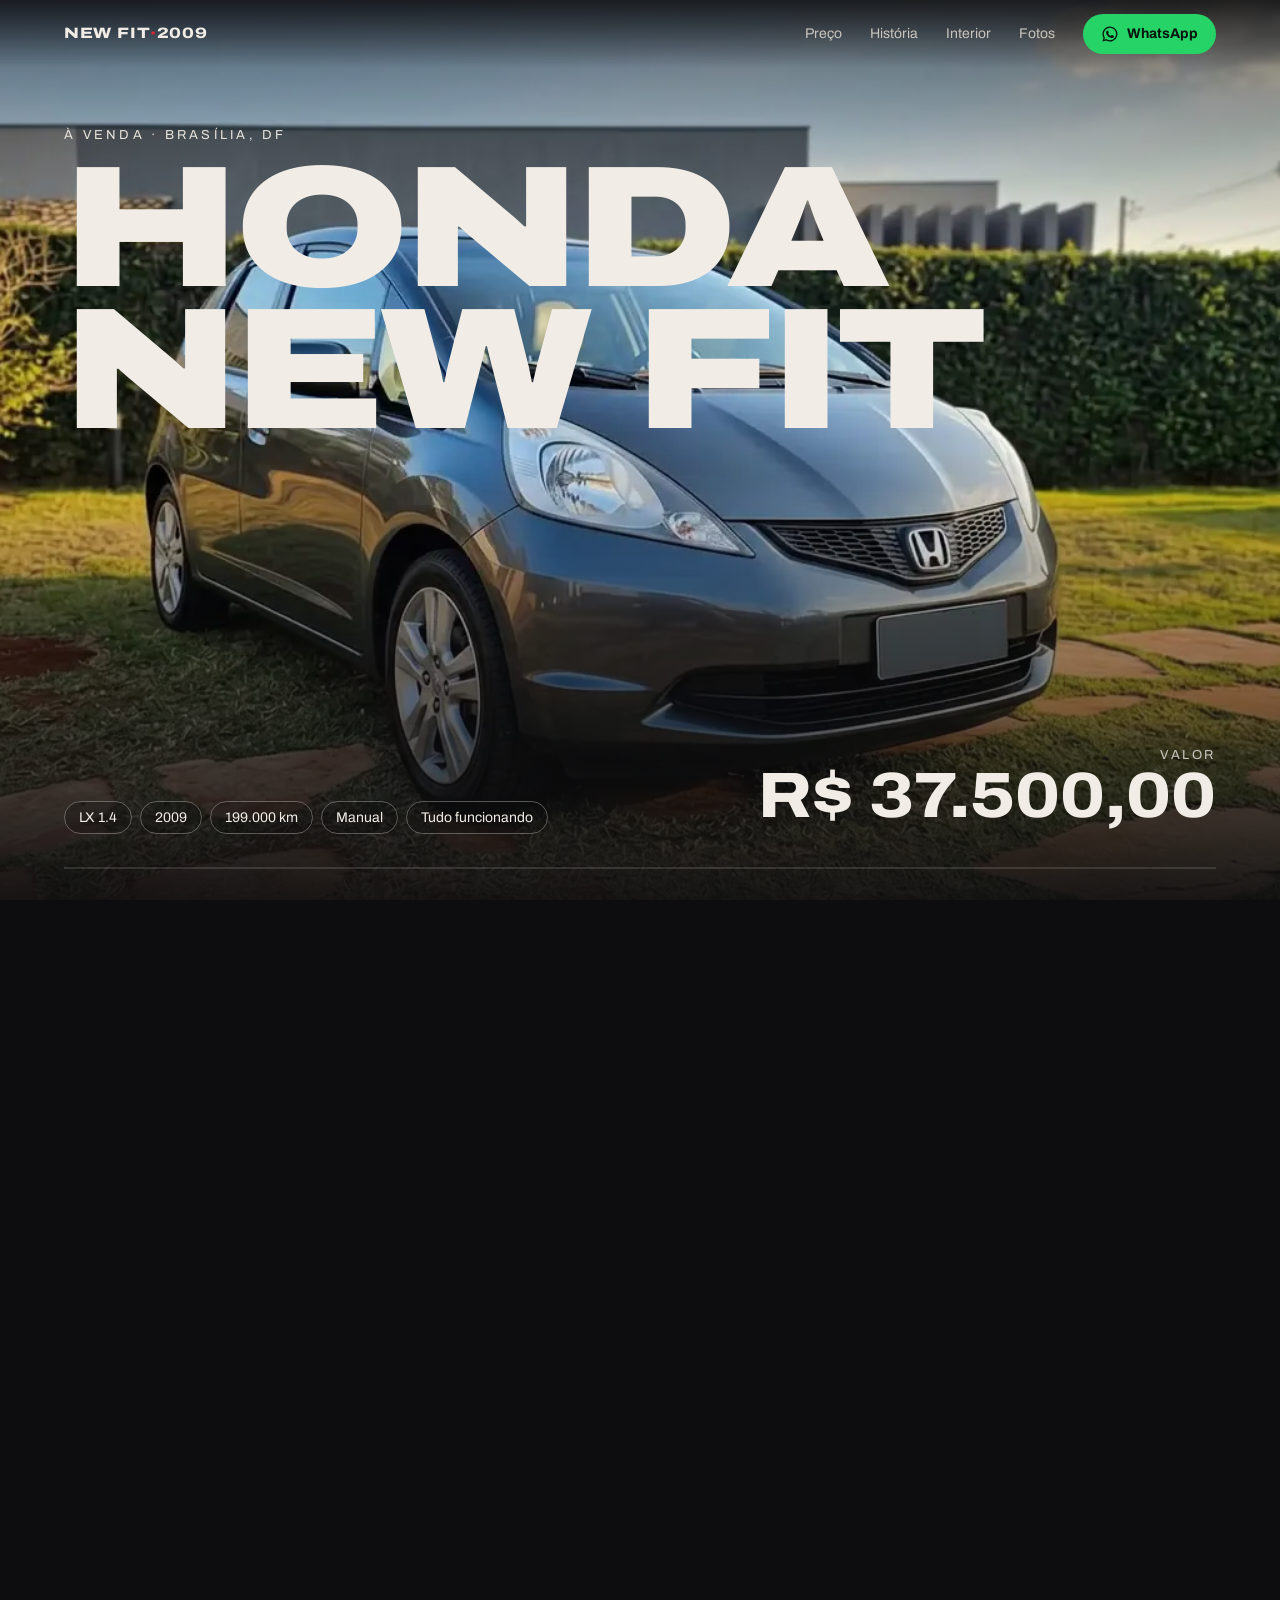
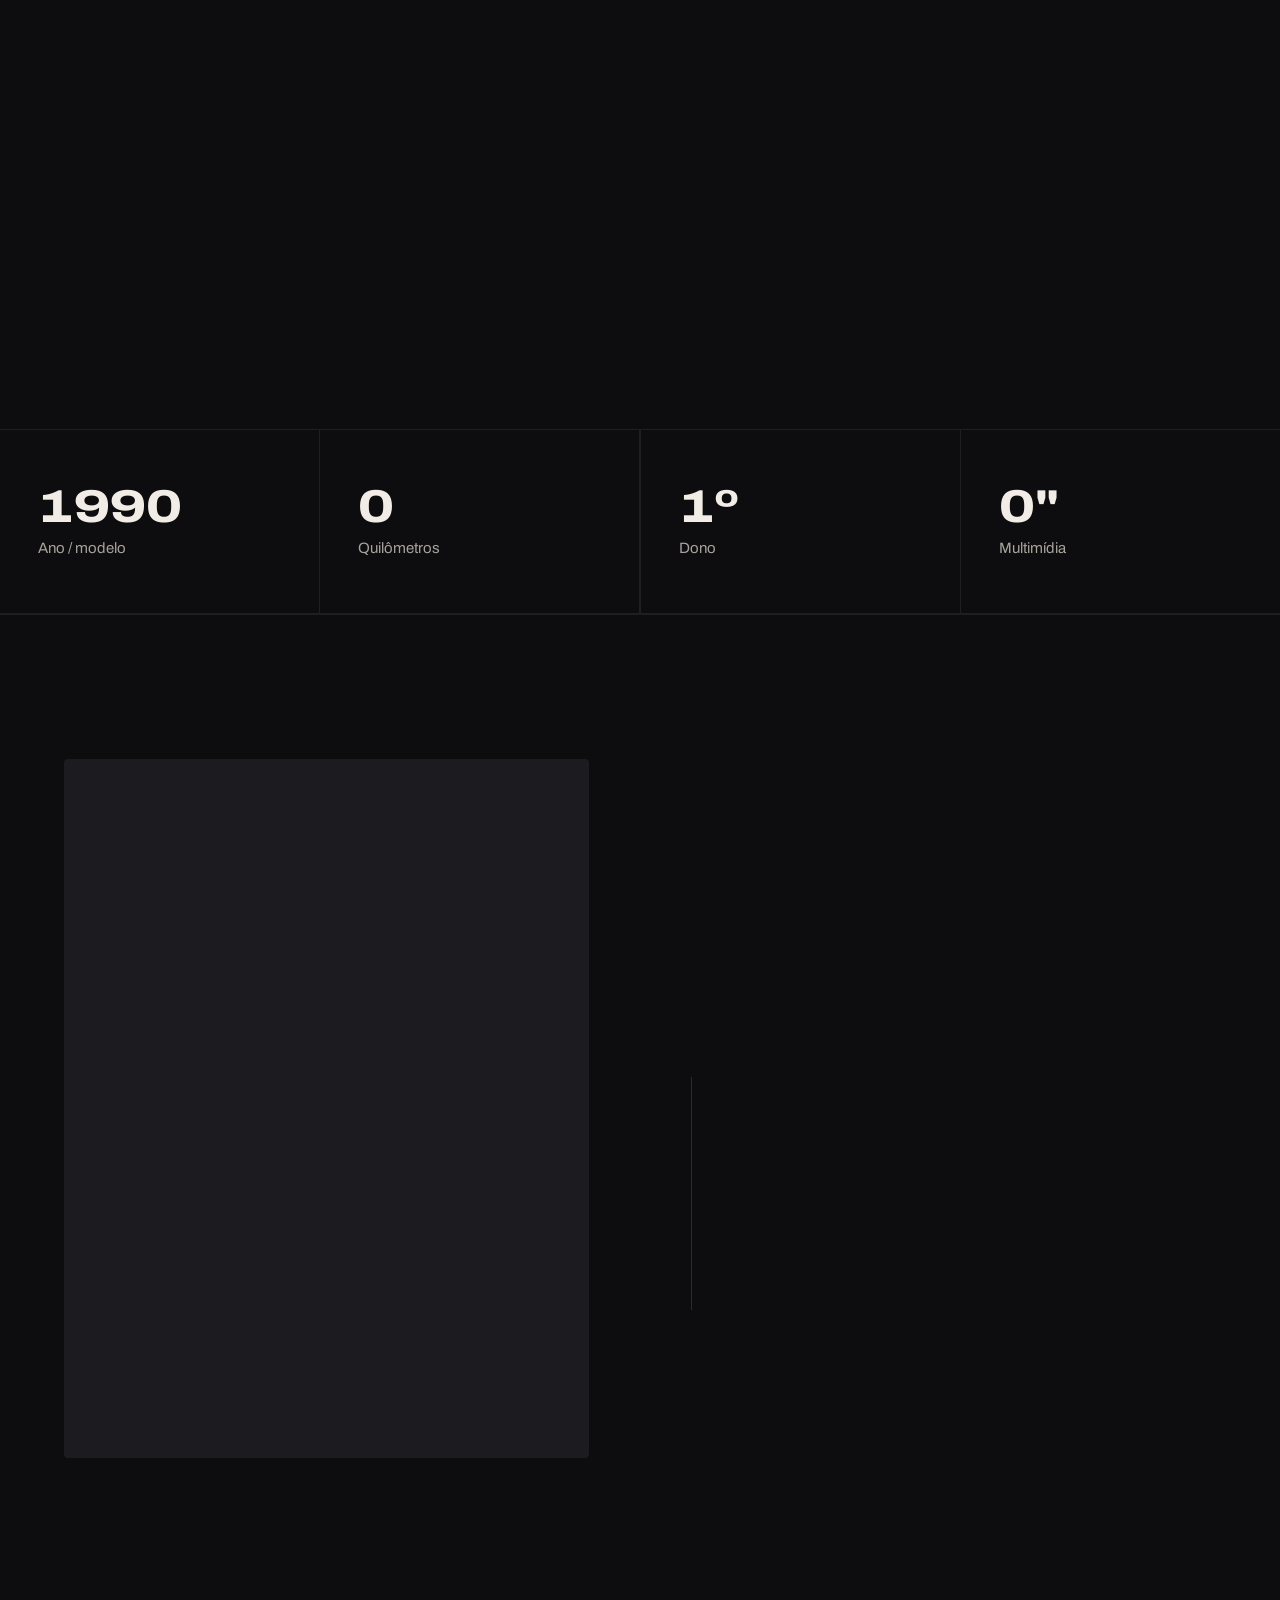
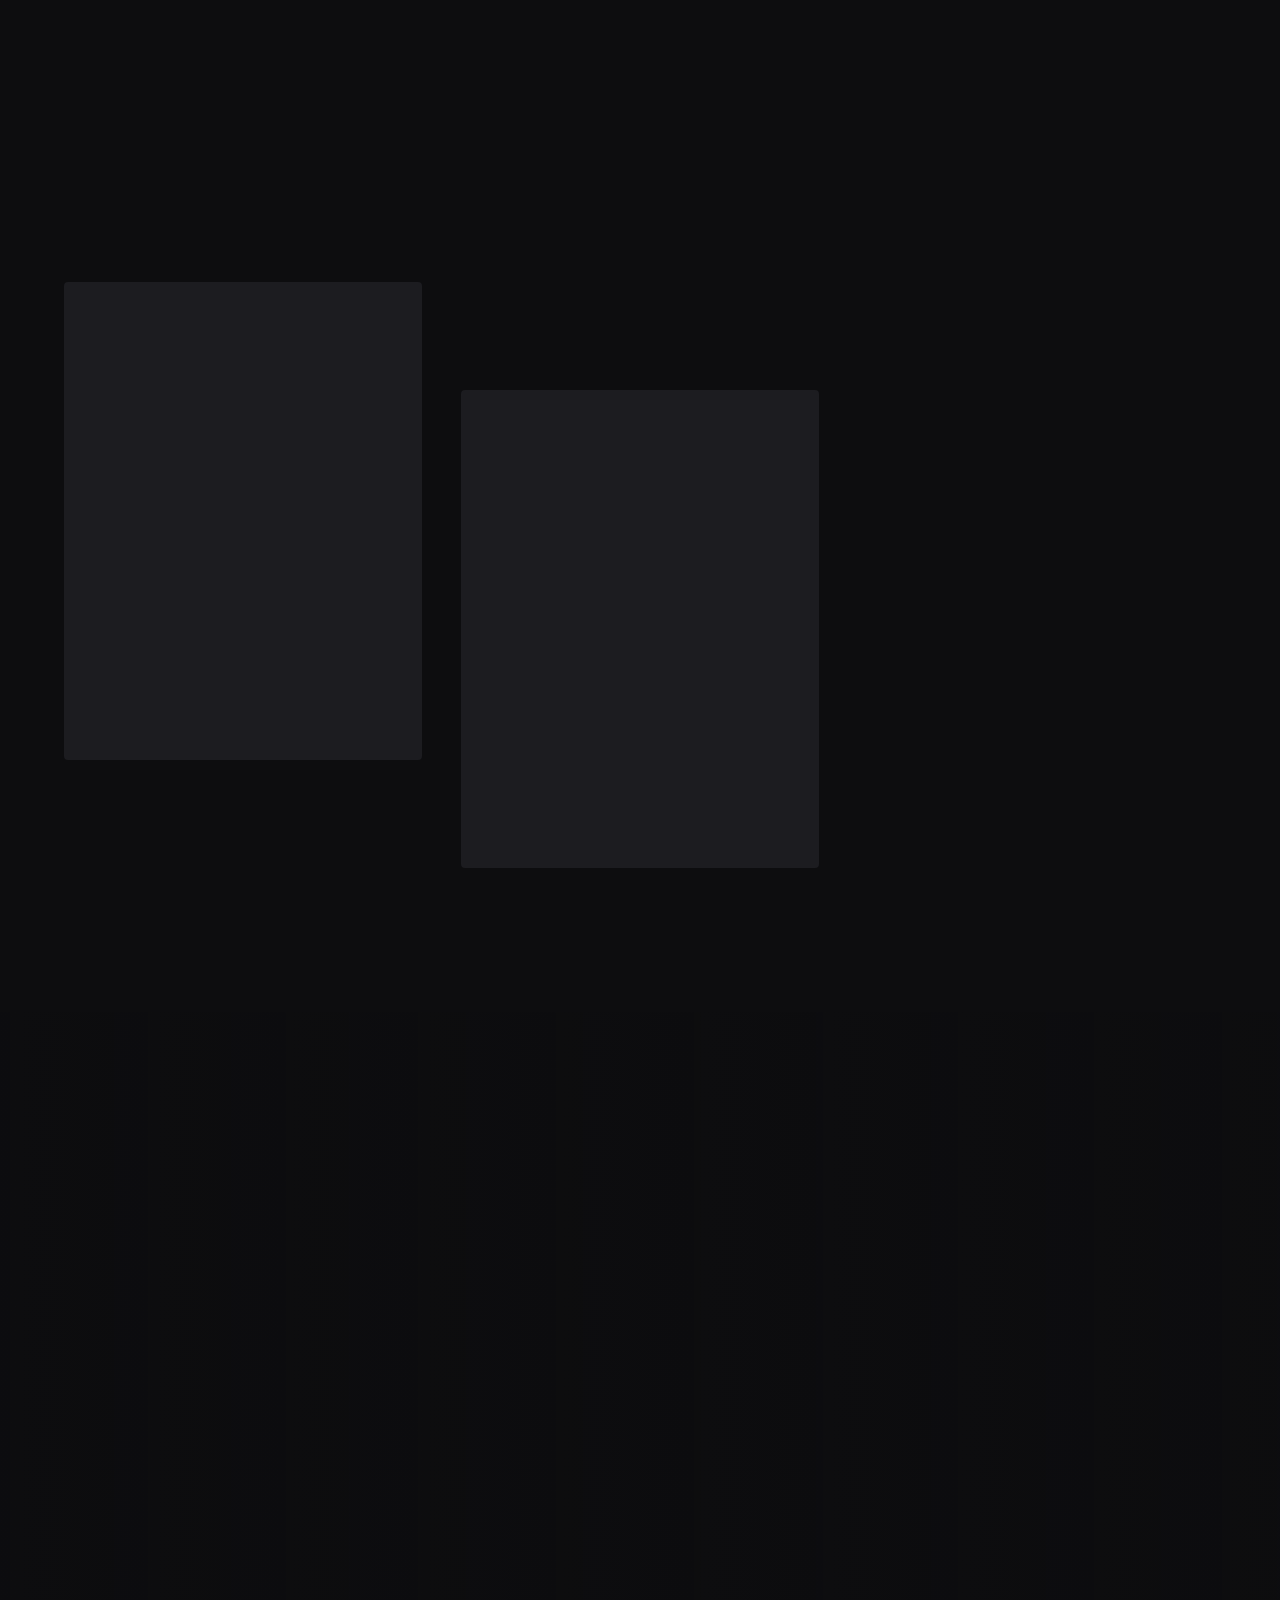
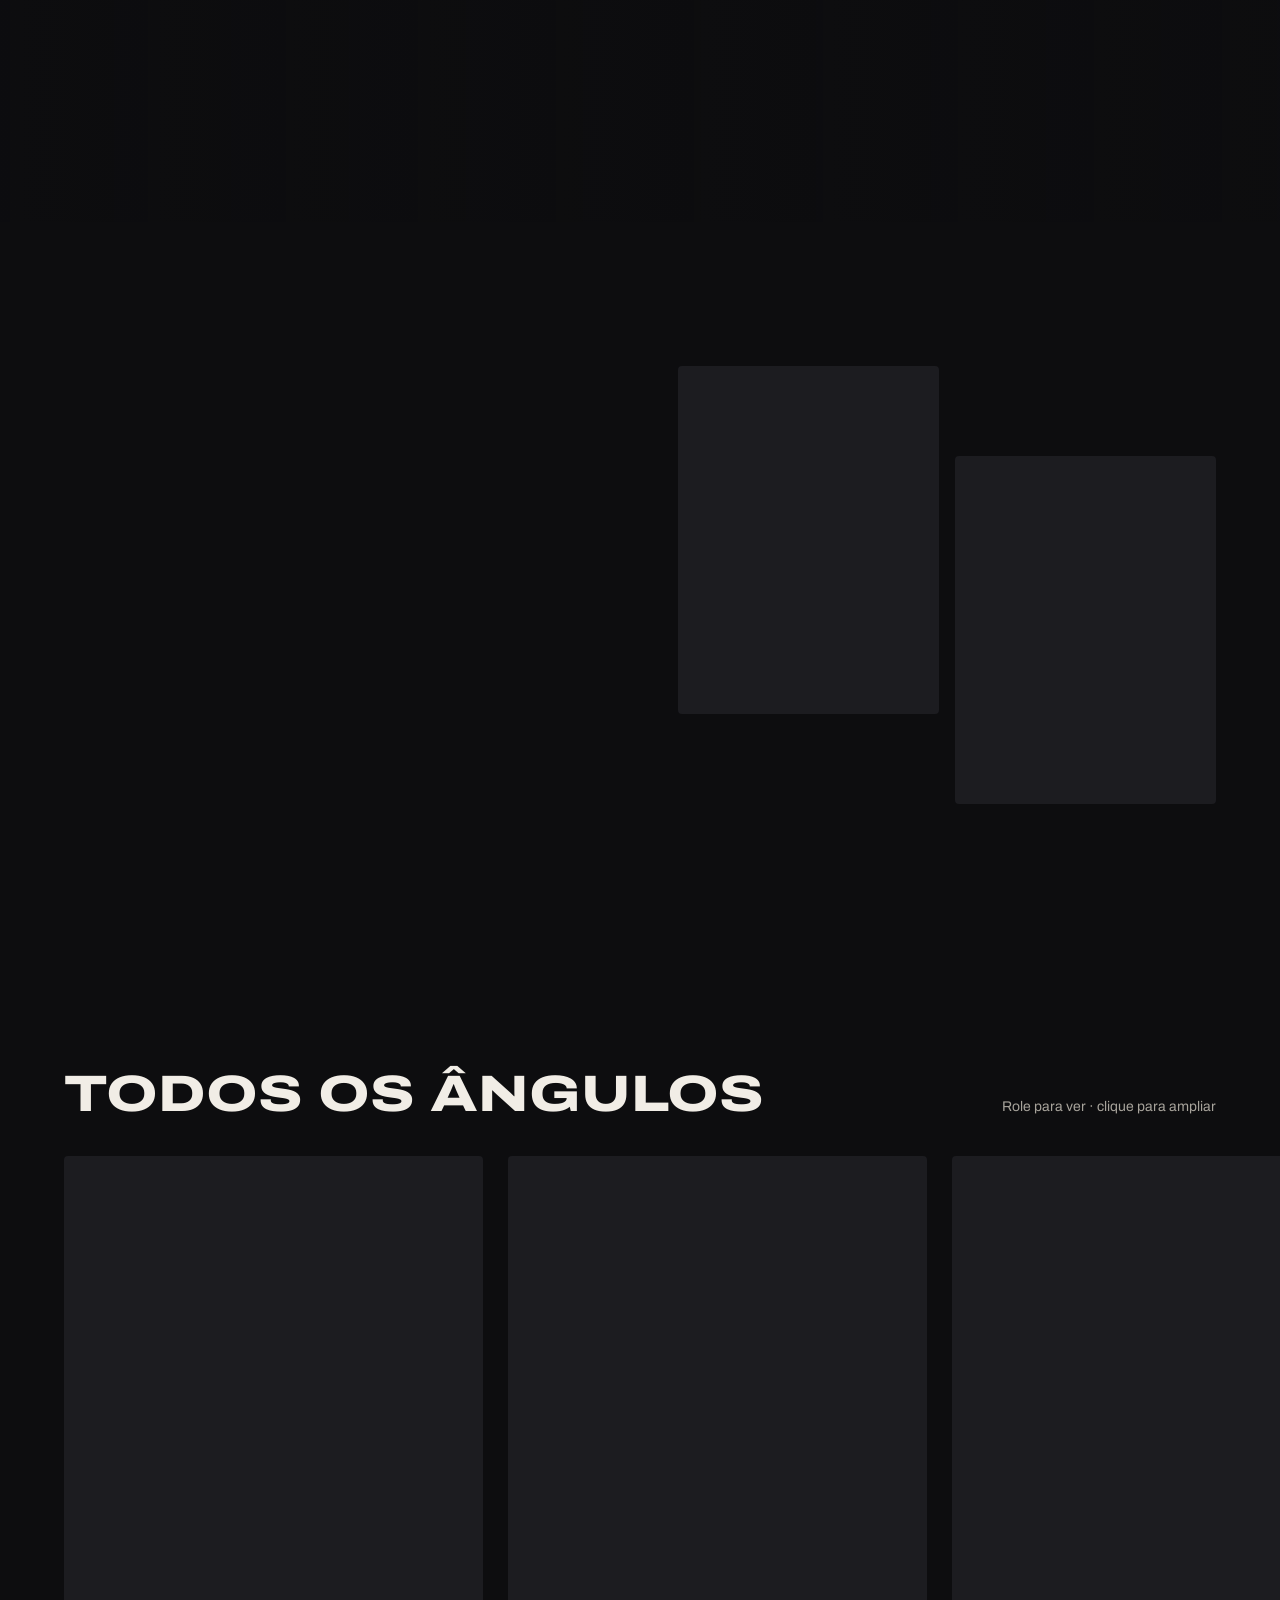
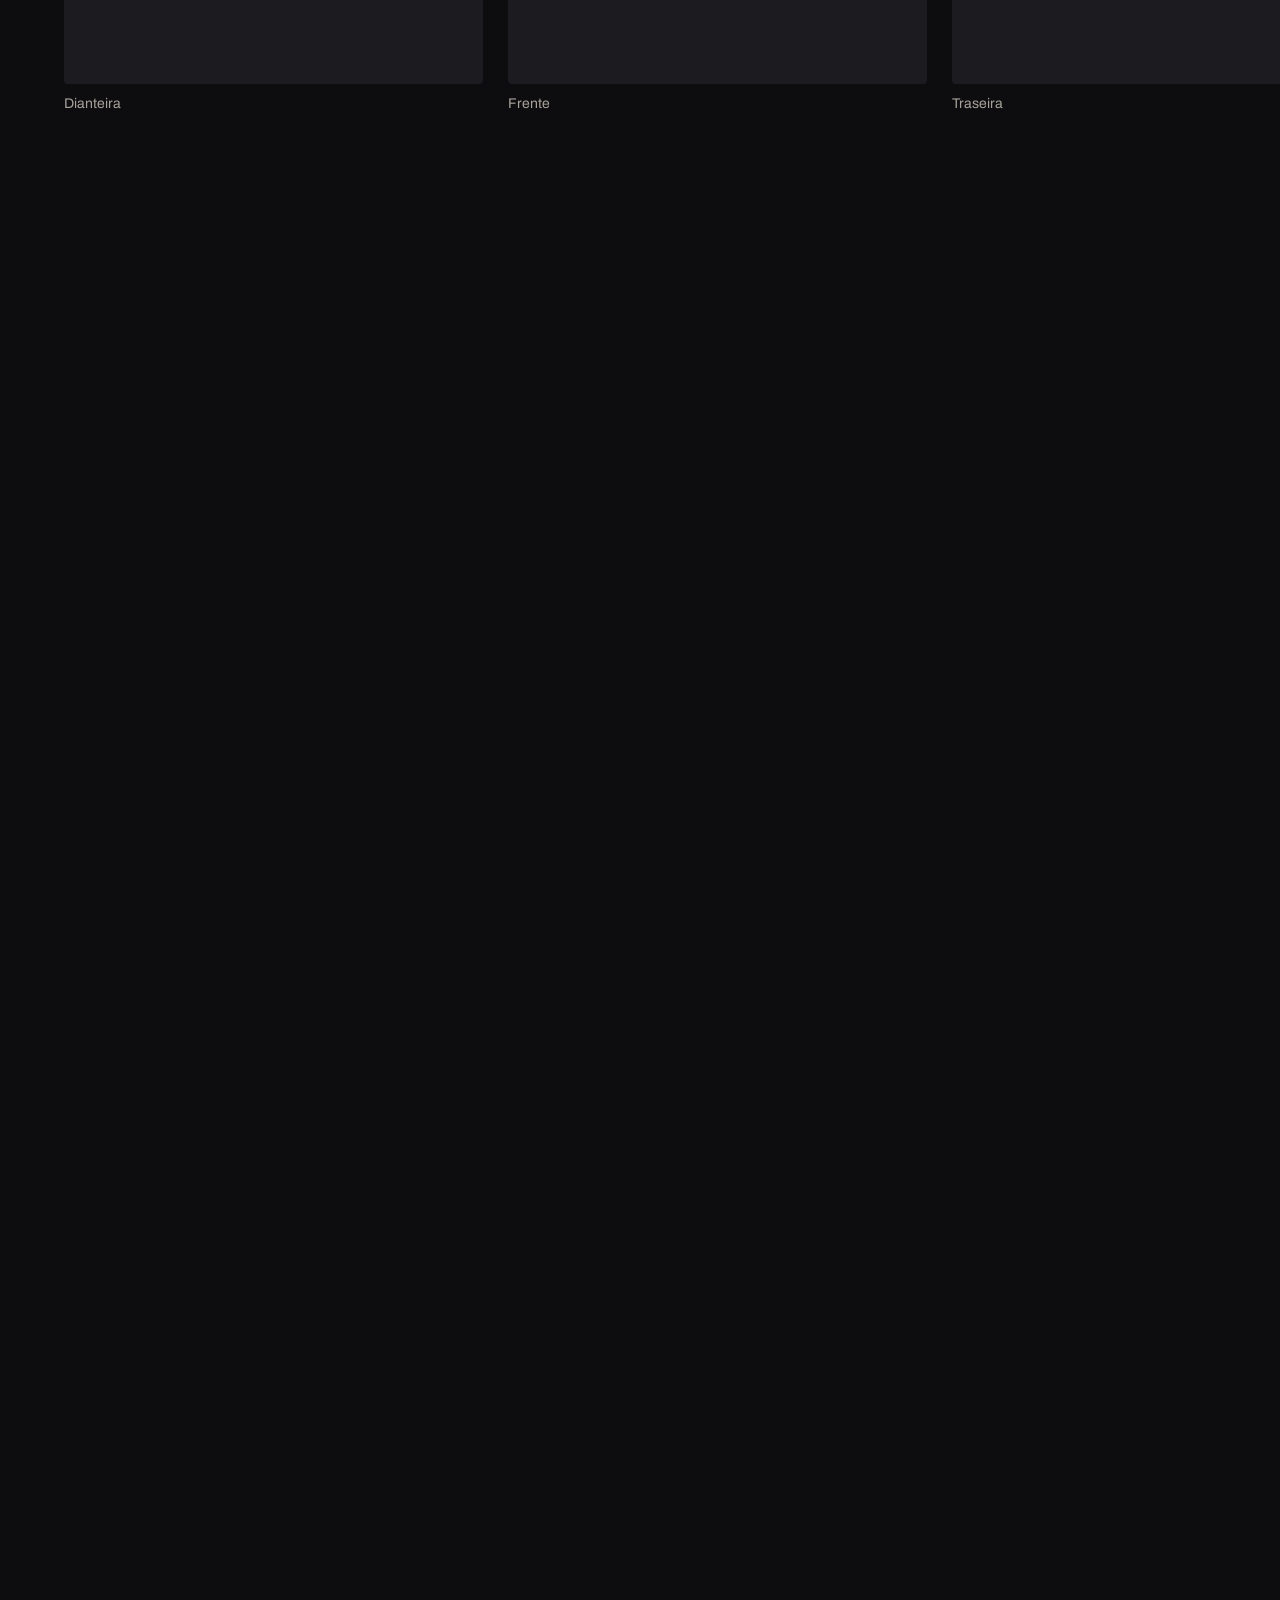
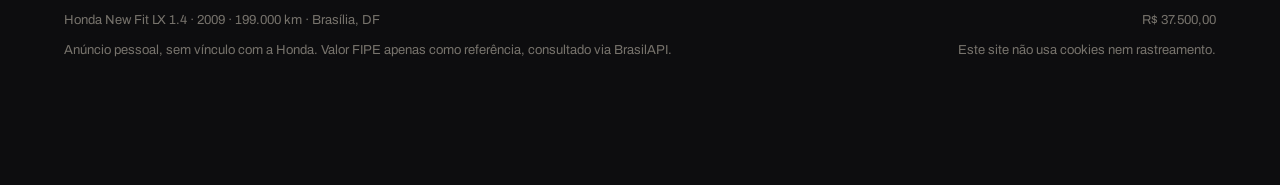
==== commit 1abdef26: "Adiciona link do anúncio na OLX Co-Authored-By: Claude Opus 5.5 <noreply@anthropic.com> Claude-Sessi" ====
--- a/index.html
+++ b/index.html
@@ -399,7 +399,7 @@
   <!-- Links dos anúncios: cole a URL no href e apague a palavra "hidden". -->
   <div class="anuncios">
     <a class="anuncio" data-revelar href="" target="_blank" rel="noopener noreferrer" hidden><span>Anúncio na Webmotors</span><span aria-hidden="true">↗</span></a>
-    <a class="anuncio" data-revelar href="" target="_blank" rel="noopener noreferrer" hidden><span>Anúncio na OLX</span><span aria-hidden="true">↗</span></a>
+    <a class="anuncio" data-revelar href="https://df.olx.com.br/distrito-federal-e-regiao/autos-e-pecas/carros-vans-e-utilitarios/honda-fit-lx-1-4-1-4-flex-8v-16v-5p-mec-2009-1540096788" target="_blank" rel="noopener noreferrer"><span>Anúncio na OLX</span><span aria-hidden="true">↗</span></a>
   </div>
   <footer class="rodape">
     <div><span>Honda New Fit LX 1.4 · 2009 · 199.000 km · Brasília, DF</span><span data-preco-fmt>R$ 37.500,00</span></div>
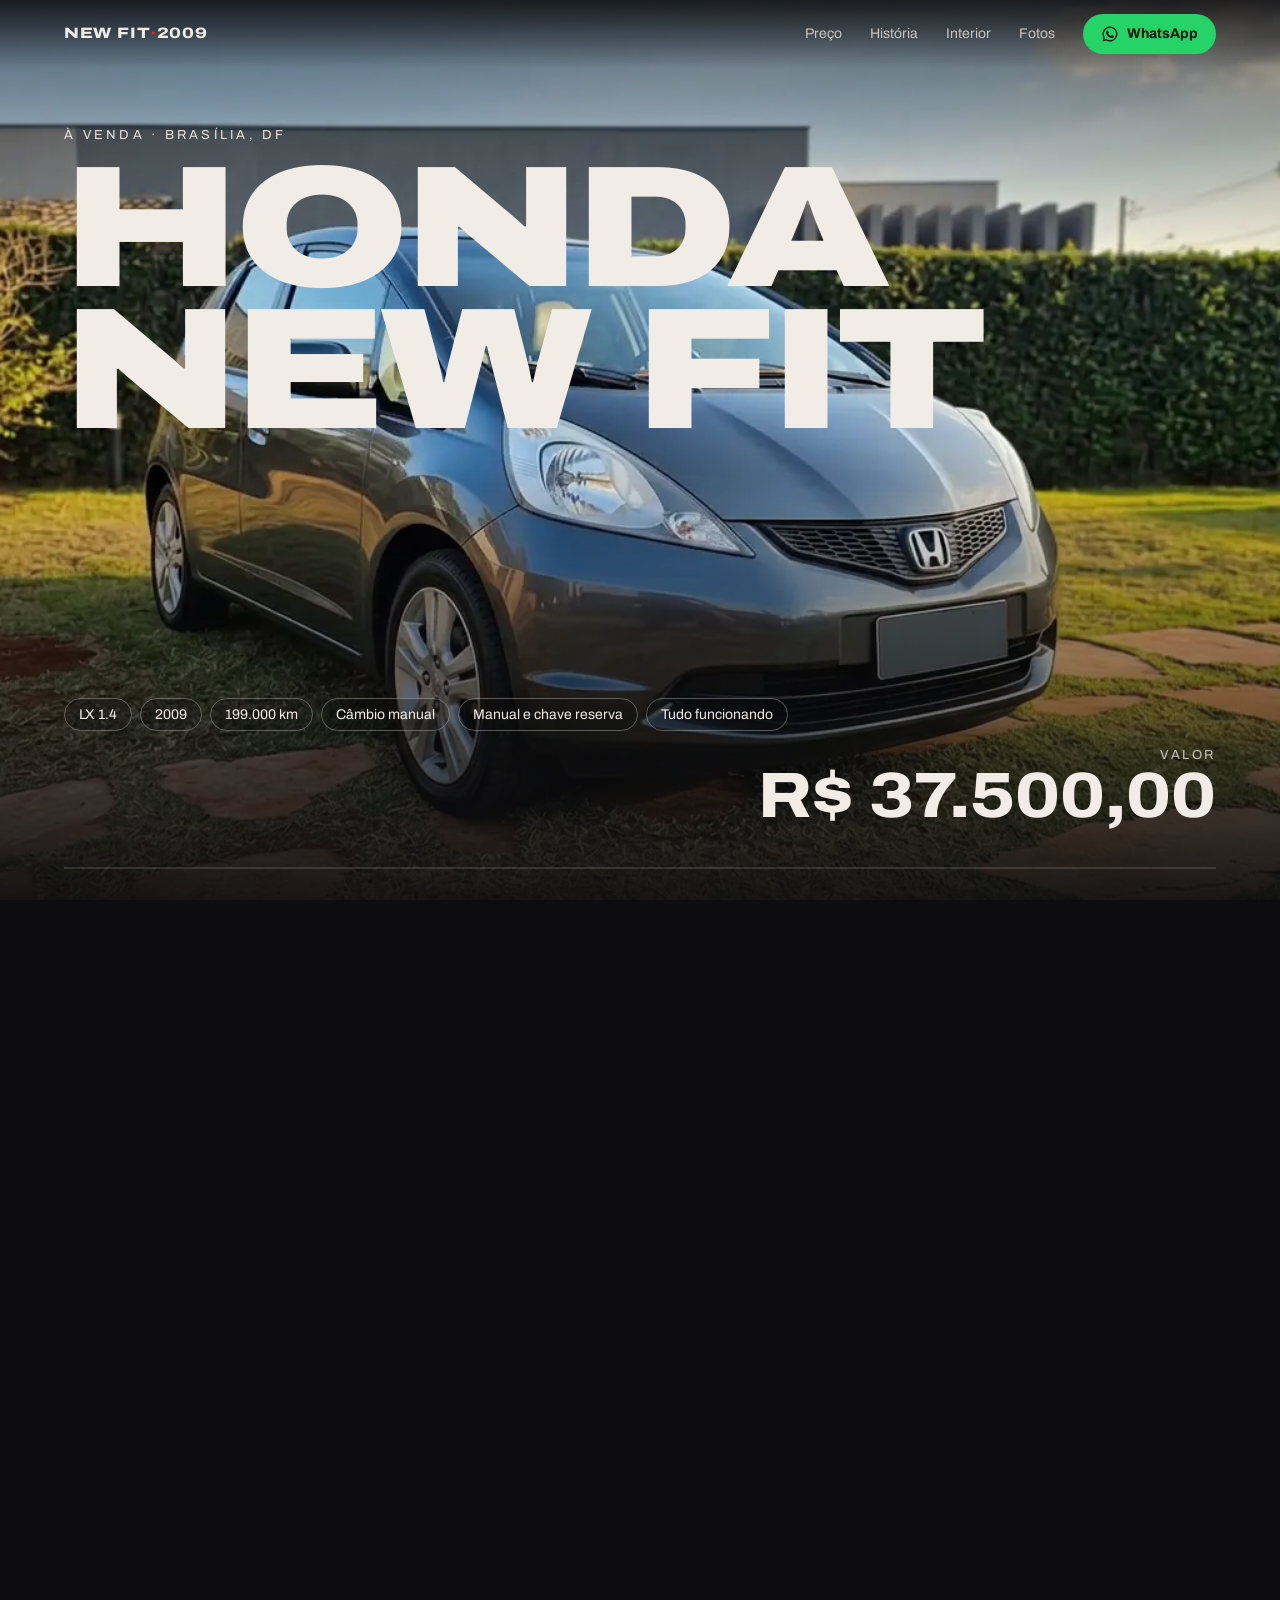
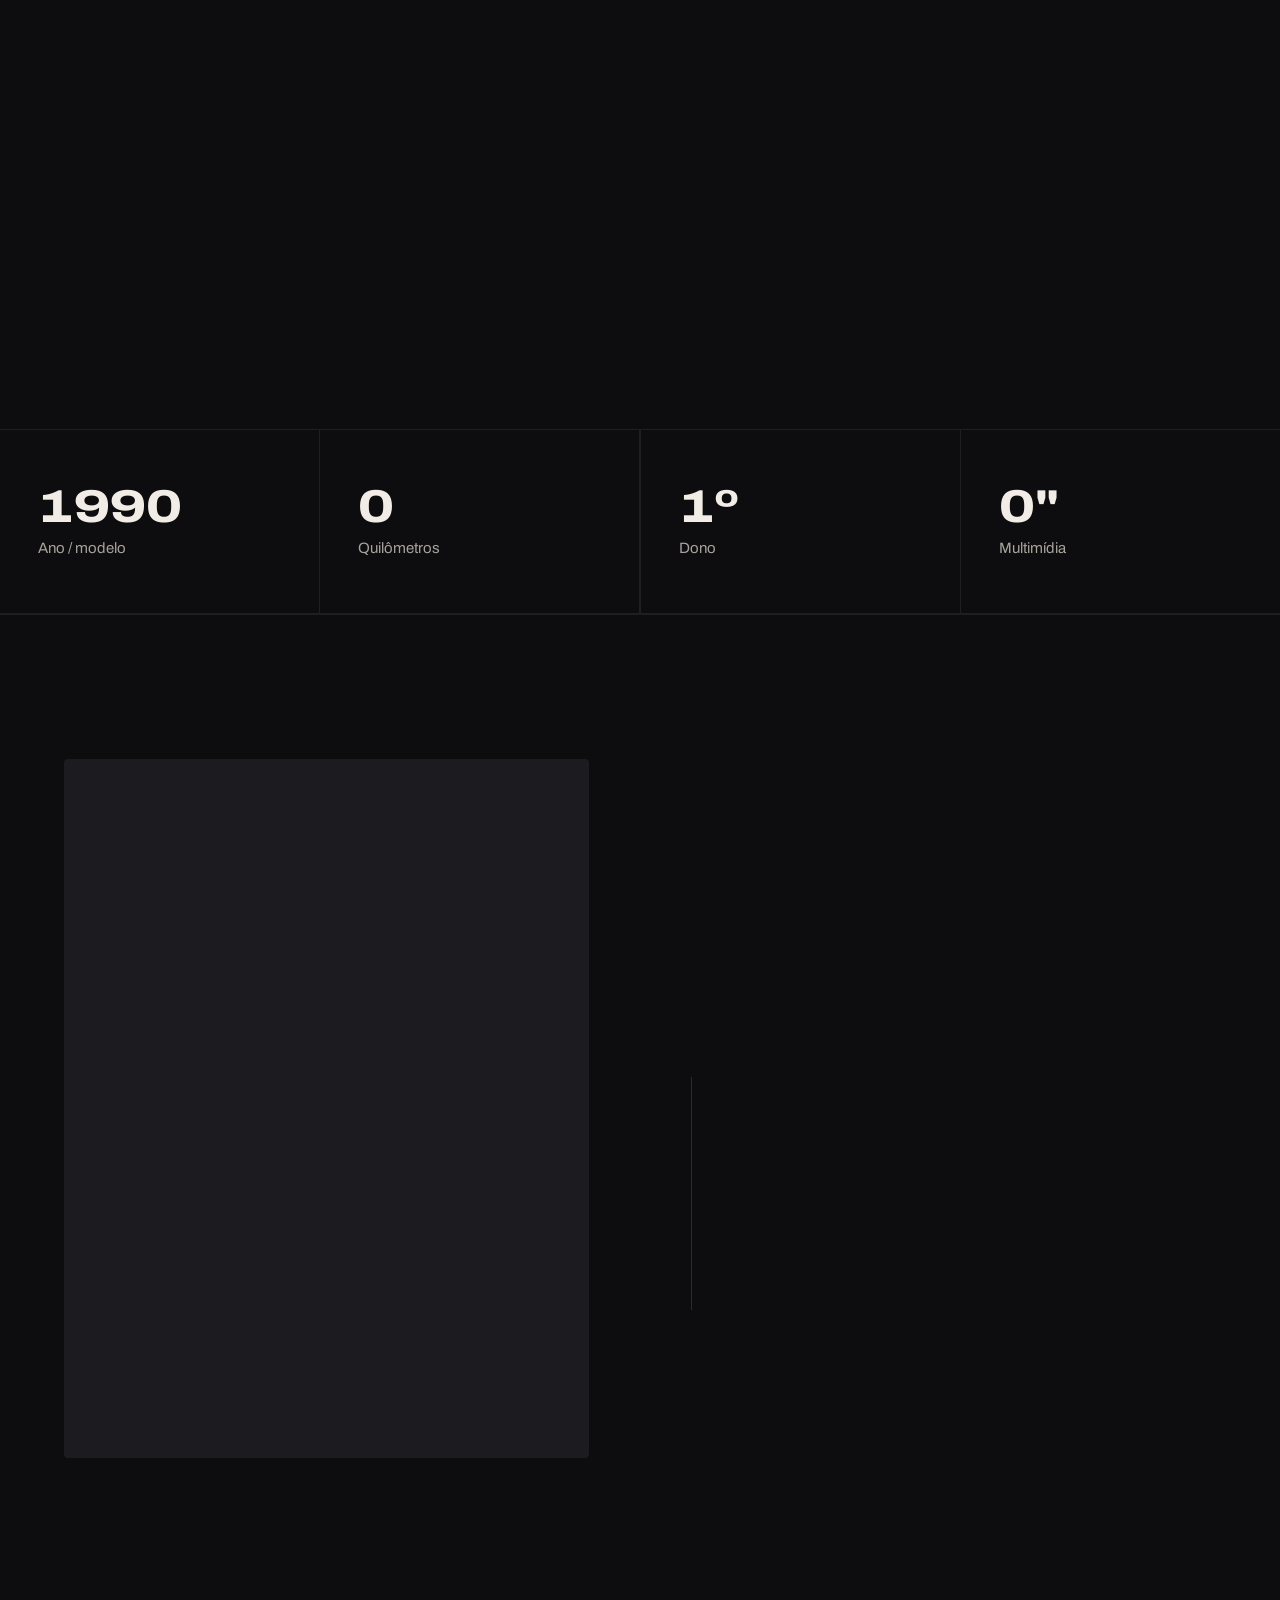
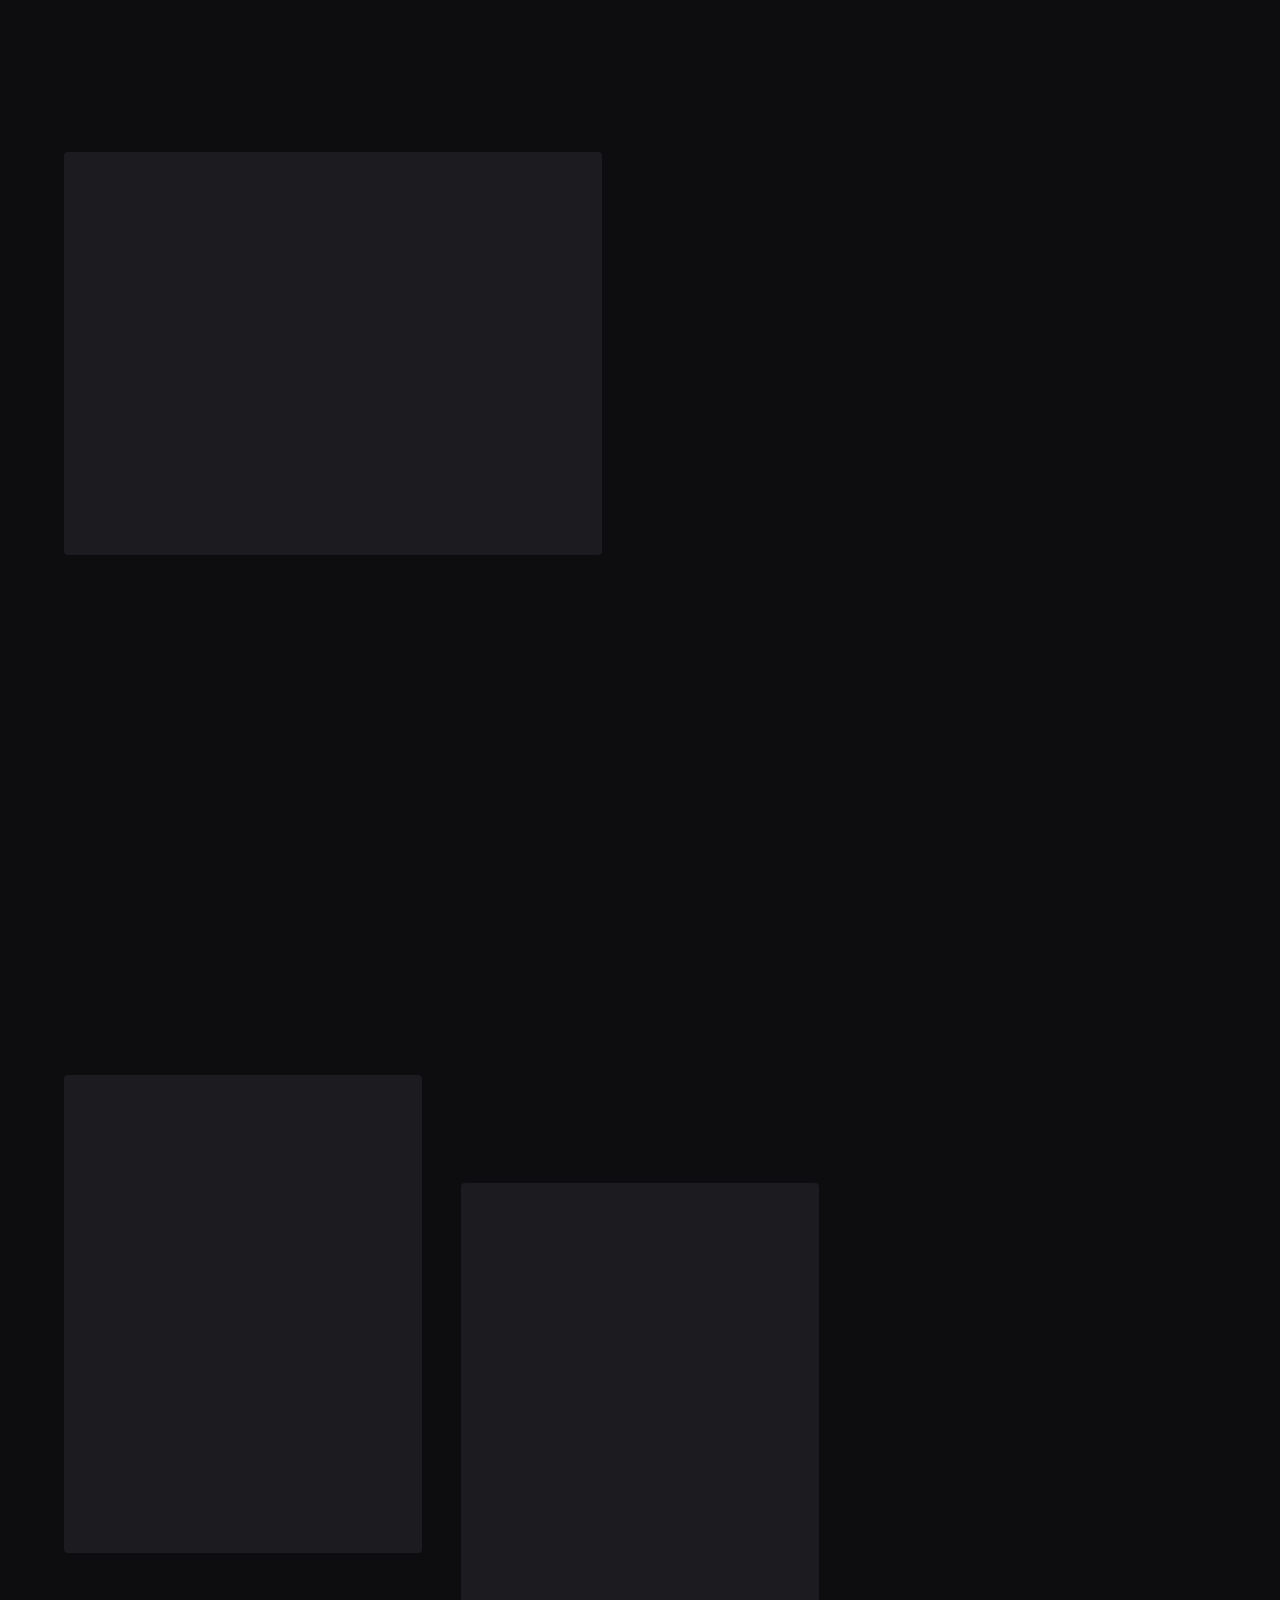
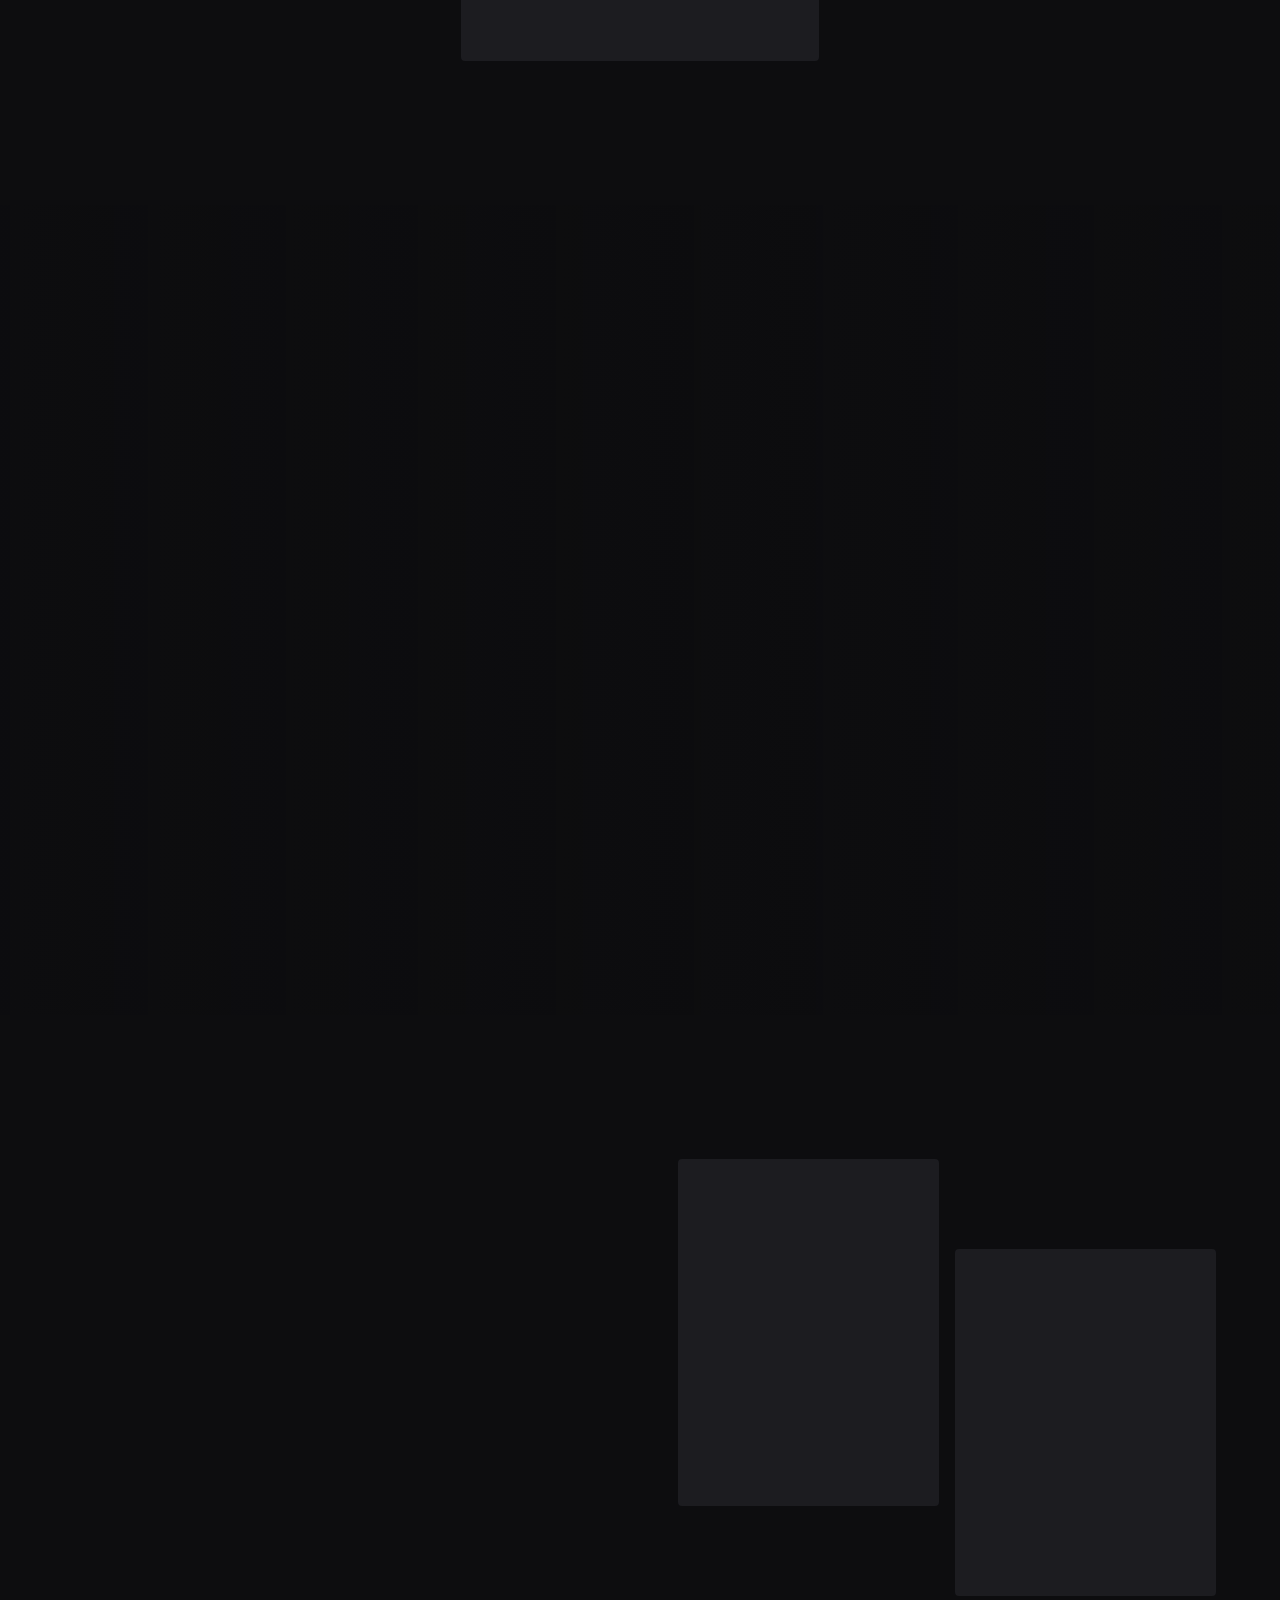
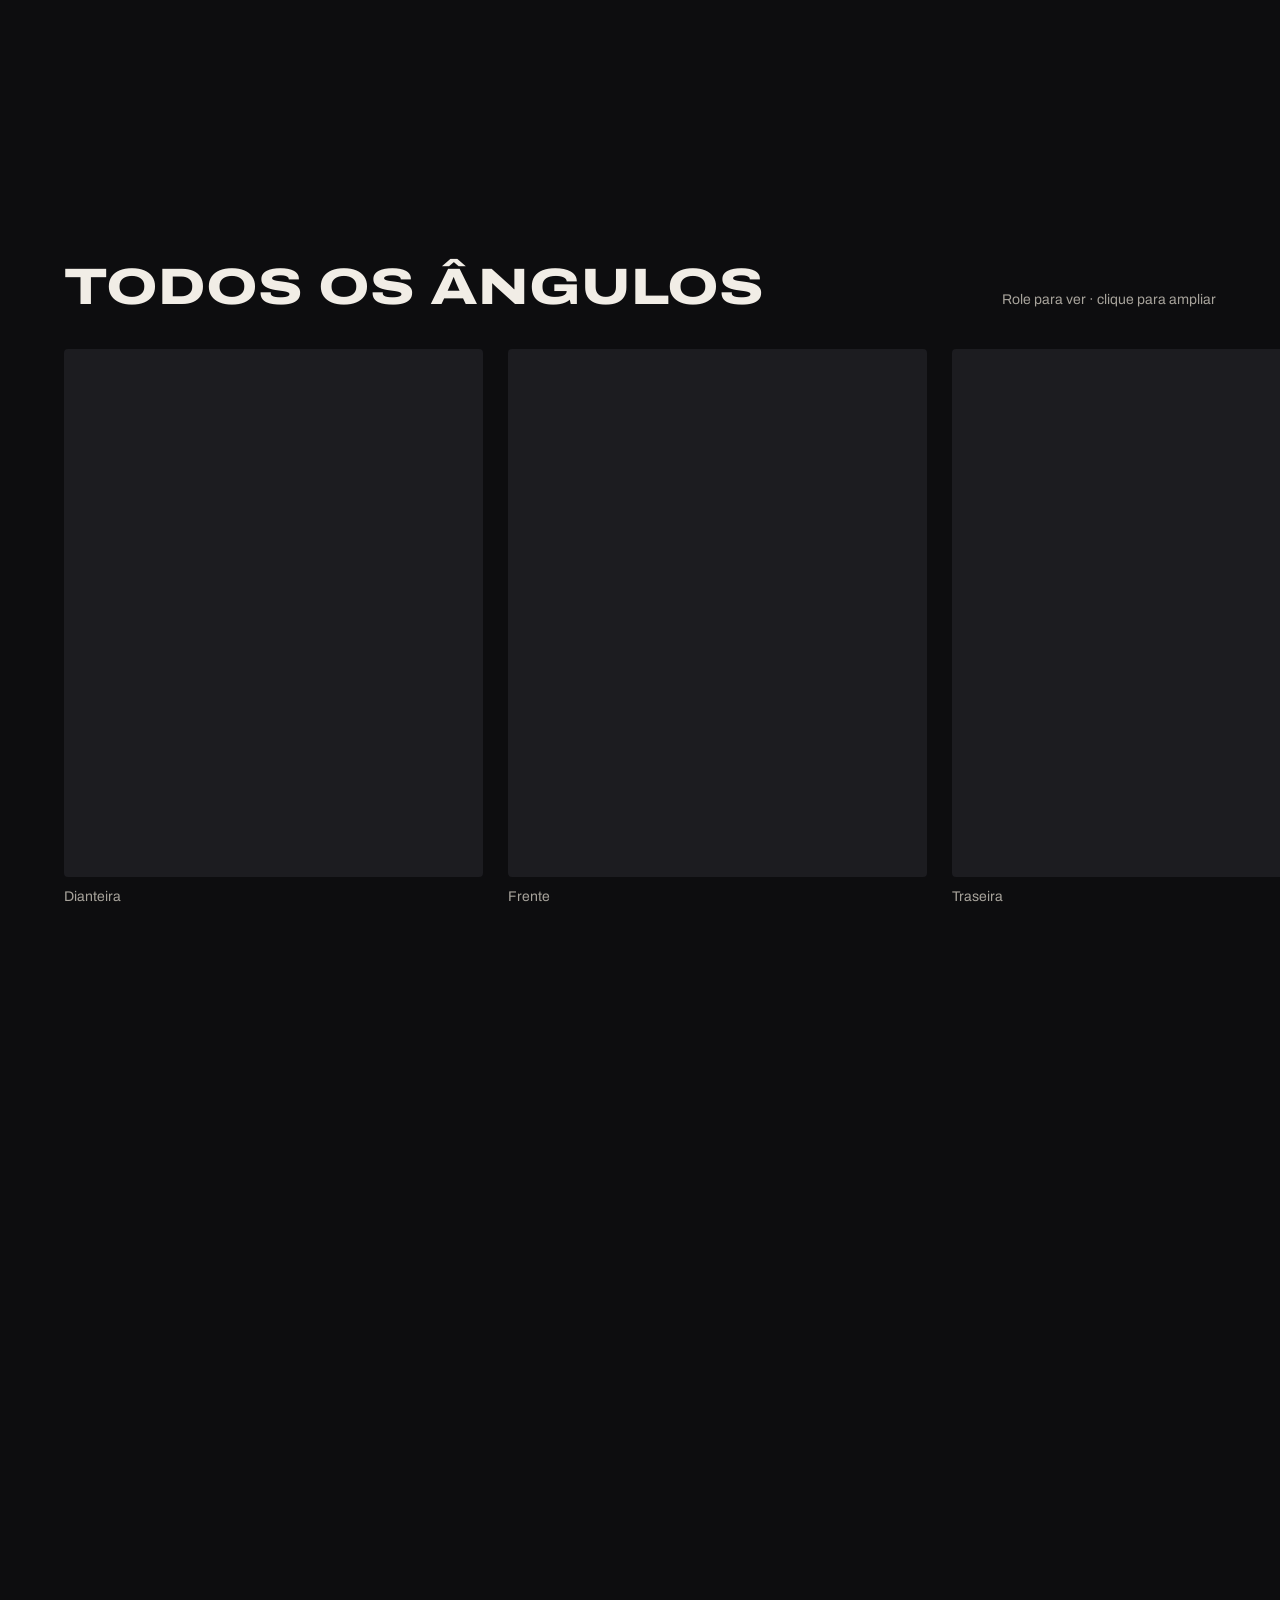
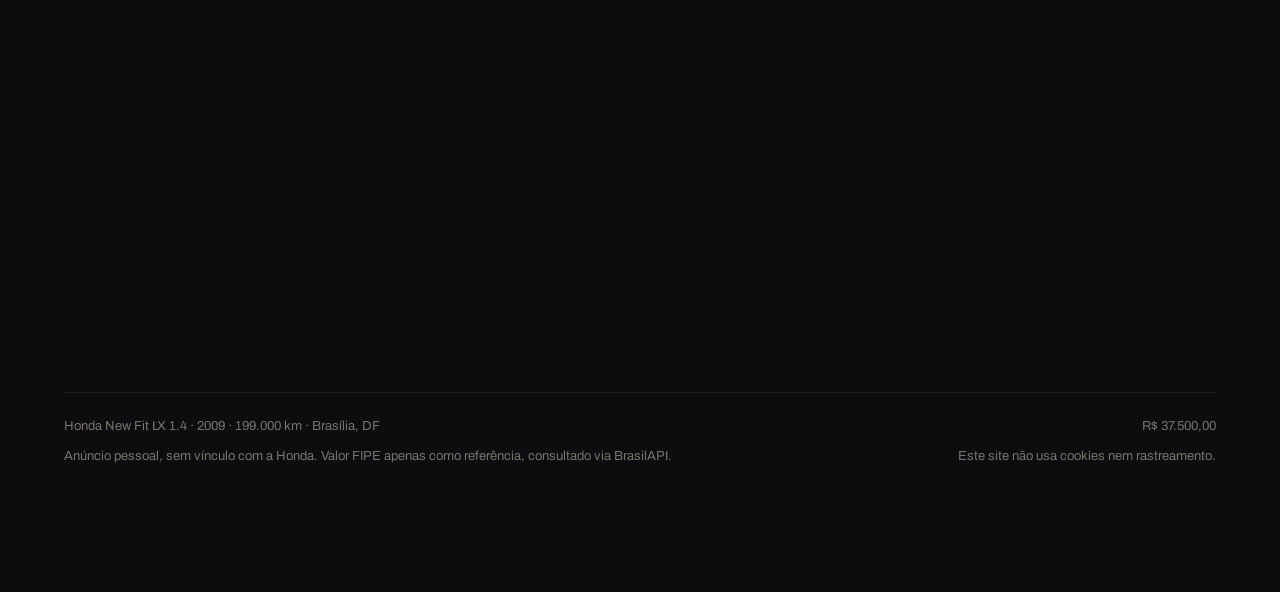
==== commit 5625dcfa: "Adiciona Webmotors, seção de manual e chave reserva e fotos novas - Link do anúncio na Webmotors (se" ====
--- a/index.html
+++ b/index.html
@@ -48,7 +48,7 @@
   "@context": "https://schema.org",
   "@type": "Car",
   "name": "Honda New Fit LX 1.4 2009",
-  "description": "Honda Fit LX 1.4 Flex 2009, câmbio manual, cor cinza grafite, 199.000 km, terceiro dono, histórico completo de manutenção, manual e chave reserva. Bancos, portas e coifa do câmbio em couro cor ice, volante em couro, encosto de braço e multimídia de 10 polegadas com conexão ao celular por wifi. Acompanha o rádio original e a moldura. Tudo funcionando.",
+  "description": "Honda Fit LX 1.4 Flex 2009, câmbio manual, cor cinza grafite, 199.000 km, terceiro dono, histórico completo de manutenção, manual do proprietário, manual de manutenção e garantia e chave reserva na pasta original Honda. Bancos, portas e coifa do câmbio em couro cor ice, volante em couro, encosto de braço e multimídia de 10 polegadas com conexão ao celular por wifi. Acompanha o rádio original e a moldura. Tudo funcionando.",
   "url": "https://fabiowoj.github.io/venda-honda-fit/",
   "brand": {
     "@type": "Brand",
@@ -117,7 +117,9 @@
     "https://fabiowoj.github.io/venda-honda-fit/assets/img/banco-traseiro-1600.jpg",
     "https://fabiowoj.github.io/venda-honda-fit/assets/img/interior-volante-1600.jpg",
     "https://fabiowoj.github.io/venda-honda-fit/assets/img/multimidia-navegacao-1600.jpg",
-    "https://fabiowoj.github.io/venda-honda-fit/assets/img/multimidia-tela-inicial-1600.jpg"
+    "https://fabiowoj.github.io/venda-honda-fit/assets/img/multimidia-tela-inicial-1600.jpg",
+    "https://fabiowoj.github.io/venda-honda-fit/assets/img/manual-chave-reserva-1600.jpg",
+    "https://fabiowoj.github.io/venda-honda-fit/assets/img/pasta-manual-1600.jpg"
   ]
 }
 </script>
@@ -157,7 +159,8 @@
         <li><span>LX 1.4</span></li>
         <li><span>2009</span></li>
         <li><span>199.000 km</span></li>
-        <li><span>Manual</span></li>
+        <li><span>Câmbio manual</span></li>
+        <li><span>Manual e chave reserva</span></li>
         <li><span>Tudo funcionando</span></li>
       </ul>
       <div class="abertura-preco">
@@ -226,6 +229,28 @@
   </div>
 </section>
 
+<section id="acompanha" class="acompanha conteudo" aria-labelledby="acompanha-titulo">
+  <div class="acompanha-foto">
+    <picture>
+      <source type="image/webp" srcset="assets/img/manual-chave-reserva-800.webp 800w, assets/img/manual-chave-reserva-1600.webp 1600w" sizes="(max-width: 860px) 90vw, 55vw">
+      <img src="assets/img/manual-chave-reserva-1600.jpg" width="1600" height="1200" alt="Manual do proprietário, manual de manutenção e garantia do Honda New Fit e a chave reserva na pasta original" loading="lazy" decoding="async">
+    </picture>
+  </div>
+  <div class="acompanha-texto">
+    <p class="rotulo" data-revelar>Acompanha o carro</p>
+    <h2 id="acompanha-titulo" class="display" data-revelar>Manual e chave reserva</h2>
+    <p data-revelar>Tudo guardado na pasta original da Honda.</p>
+    <dl class="ficha" data-revelar>
+      <div><dt>Manual do proprietário</dt><dd>Sim</dd></div>
+      <div><dt>Manual de manutenção e garantia</dt><dd>Sim</dd></div>
+      <div><dt>Chave reserva</dt><dd>Sim</dd></div>
+      <div><dt>Pasta original Honda</dt><dd>Sim</dd></div>
+      <div><dt>Histórico do que foi feito</dt><dd>Completo</dd></div>
+      <div><dt>Rádio original e moldura</dt><dd>Se quiser</dd></div>
+    </dl>
+  </div>
+</section>
+
 <section id="interior" class="interior" aria-labelledby="interior-titulo">
   <div class="conteudo">
     <p class="rotulo" data-revelar>Interior</p>
@@ -375,6 +400,18 @@
             <picture><source type="image/webp" srcset="assets/img/multimidia-tela-inicial-800.webp 800w, assets/img/multimidia-tela-inicial-1600.webp 1600w" sizes="(orientation: portrait) 72vw, 48vh"><img src="assets/img/multimidia-tela-inicial-1600.jpg" width="1200" height="1600" alt="Tela inicial da multimídia de 10 polegadas" loading="lazy" decoding="async"></picture>
           </button>
           <figcaption>Multimídia · tela inicial</figcaption>
+        </figure>
+        <figure class="galeria-item">
+          <button type="button" class="galeria-abrir" data-foto="assets/img/manual-chave-reserva-1600.webp" aria-label="Ampliar: Manuais e chave reserva">
+            <picture><source type="image/webp" srcset="assets/img/manual-chave-reserva-800.webp 800w, assets/img/manual-chave-reserva-1600.webp 1600w" sizes="(orientation: portrait) 72vw, 48vh"><img src="assets/img/manual-chave-reserva-1600.jpg" width="1600" height="1200" alt="Manual do proprietário, manual de manutenção e garantia do Honda New Fit e a chave reserva na pasta original" loading="lazy" decoding="async"></picture>
+          </button>
+          <figcaption>Manuais e chave reserva</figcaption>
+        </figure>
+        <figure class="galeria-item">
+          <button type="button" class="galeria-abrir" data-foto="assets/img/pasta-manual-1600.webp" aria-label="Ampliar: Pasta original dos manuais">
+            <picture><source type="image/webp" srcset="assets/img/pasta-manual-800.webp 800w, assets/img/pasta-manual-1600.webp 1600w" sizes="(orientation: portrait) 72vw, 48vh"><img src="assets/img/pasta-manual-1600.jpg" width="1200" height="1600" alt="Pasta original Honda dos manuais do carro" loading="lazy" decoding="async"></picture>
+          </button>
+          <figcaption>Pasta original dos manuais</figcaption>
         </figure>
       <!-- galeria:fim -->
     </div>
@@ -398,7 +435,7 @@
   </div>
   <!-- Links dos anúncios: cole a URL no href e apague a palavra "hidden". -->
   <div class="anuncios">
-    <a class="anuncio" data-revelar href="" target="_blank" rel="noopener noreferrer" hidden><span>Anúncio na Webmotors</span><span aria-hidden="true">↗</span></a>
+    <a class="anuncio" data-revelar href="https://www.webmotors.com.br/comprar/honda/fit/14-lx-16v-flex-4p-manual/4-portas/2009-2009/80604354" target="_blank" rel="noopener noreferrer"><span>Anúncio na Webmotors</span><span aria-hidden="true">↗</span></a>
     <a class="anuncio" data-revelar href="https://df.olx.com.br/distrito-federal-e-regiao/autos-e-pecas/carros-vans-e-utilitarios/honda-fit-lx-1-4-1-4-flex-8v-16v-5p-mec-2009-1540096788" target="_blank" rel="noopener noreferrer"><span>Anúncio na OLX</span><span aria-hidden="true">↗</span></a>
   </div>
   <footer class="rodape">
--- a/assets/css/estilo.css
+++ b/assets/css/estilo.css
@@ -174,6 +174,18 @@
 .itens { list-style: none; margin: 0; padding: 0; display: grid; grid-template-columns: repeat(auto-fit, minmax(min(100%, 150px), 1fr)); gap: 1px; background: var(--linha); border: 1px solid var(--linha); }
 .itens li { background: var(--fundo); padding: 20px; font-size: 16px; line-height: 1.35; }
 
+/* ---------- Acompanha (manual e chave reserva) ---------- */
+.acompanha {
+  padding-top: 4vh; padding-bottom: 14vh;
+  display: grid; grid-template-columns: repeat(auto-fit, minmax(min(100%, 400px), 1fr)); gap: clamp(40px, 6vw, 96px); align-items: center;
+}
+.acompanha-foto { overflow: hidden; aspect-ratio: 4 / 3; border-radius: 4px; background: var(--fundo-2); }
+.acompanha-foto img { width: 100%; height: 100%; object-fit: cover; }
+.acompanha-texto { display: grid; gap: 28px; container-type: inline-size; }
+/* "RESERVA" mede ~6,4em */
+.acompanha h2 { font-size: clamp(28px, 11.4cqi, 76px); }
+.acompanha-texto > p:not(.rotulo) { font-size: clamp(17px, 1.4vw, 19px); line-height: 1.45; color: var(--texto-2); max-width: 40ch; }
+
 /* ---------- Interior ---------- */
 .interior { padding: 6vh 0 16vh; }
 .interior h2 { margin-top: 16px; font-weight: 900; font-size: clamp(46px, 11vw, 180px); line-height: .85; color: var(--texto-2); }
@@ -210,7 +222,7 @@
 .multimidia-texto { display: grid; gap: 28px; container-type: inline-size; }
 /* "POLEGADAS" mede 8,1em */
 .multimidia h2 { font-size: clamp(28px, 11.4cqi, 76px); }
-.multimidia-texto > p { font-size: clamp(17px, 1.4vw, 19px); line-height: 1.45; color: var(--texto-2); max-width: 40ch; }
+.multimidia-texto > p:not(.rotulo) { font-size: clamp(17px, 1.4vw, 19px); line-height: 1.45; color: var(--texto-2); max-width: 40ch; }
 .caixa { padding: 20px 22px; border: 1px solid var(--linha); border-radius: 4px; font-size: 16px; line-height: 1.45; color: var(--suave); }
 .multimidia-fotos { display: grid; grid-template-columns: 1fr 1fr; gap: 16px; }
 .multimidia-fotos .desce { margin-top: 10vh; }
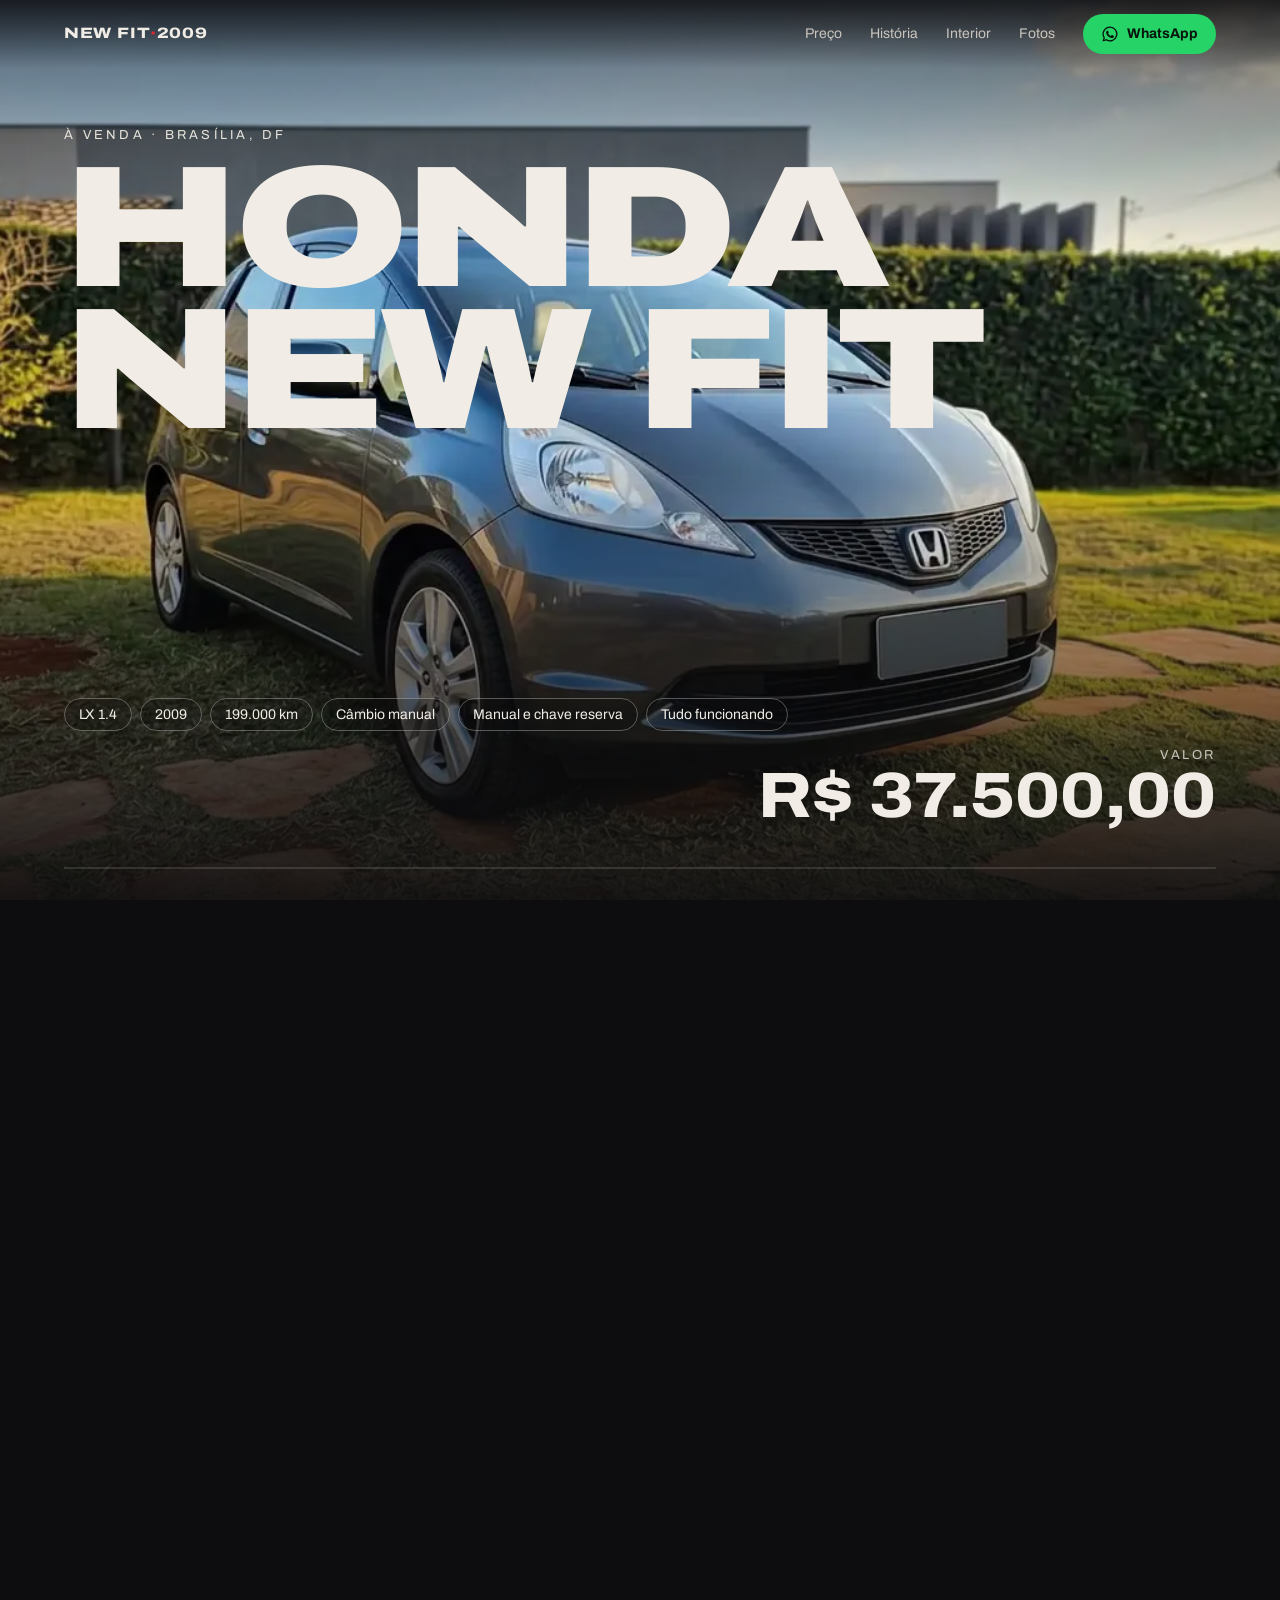
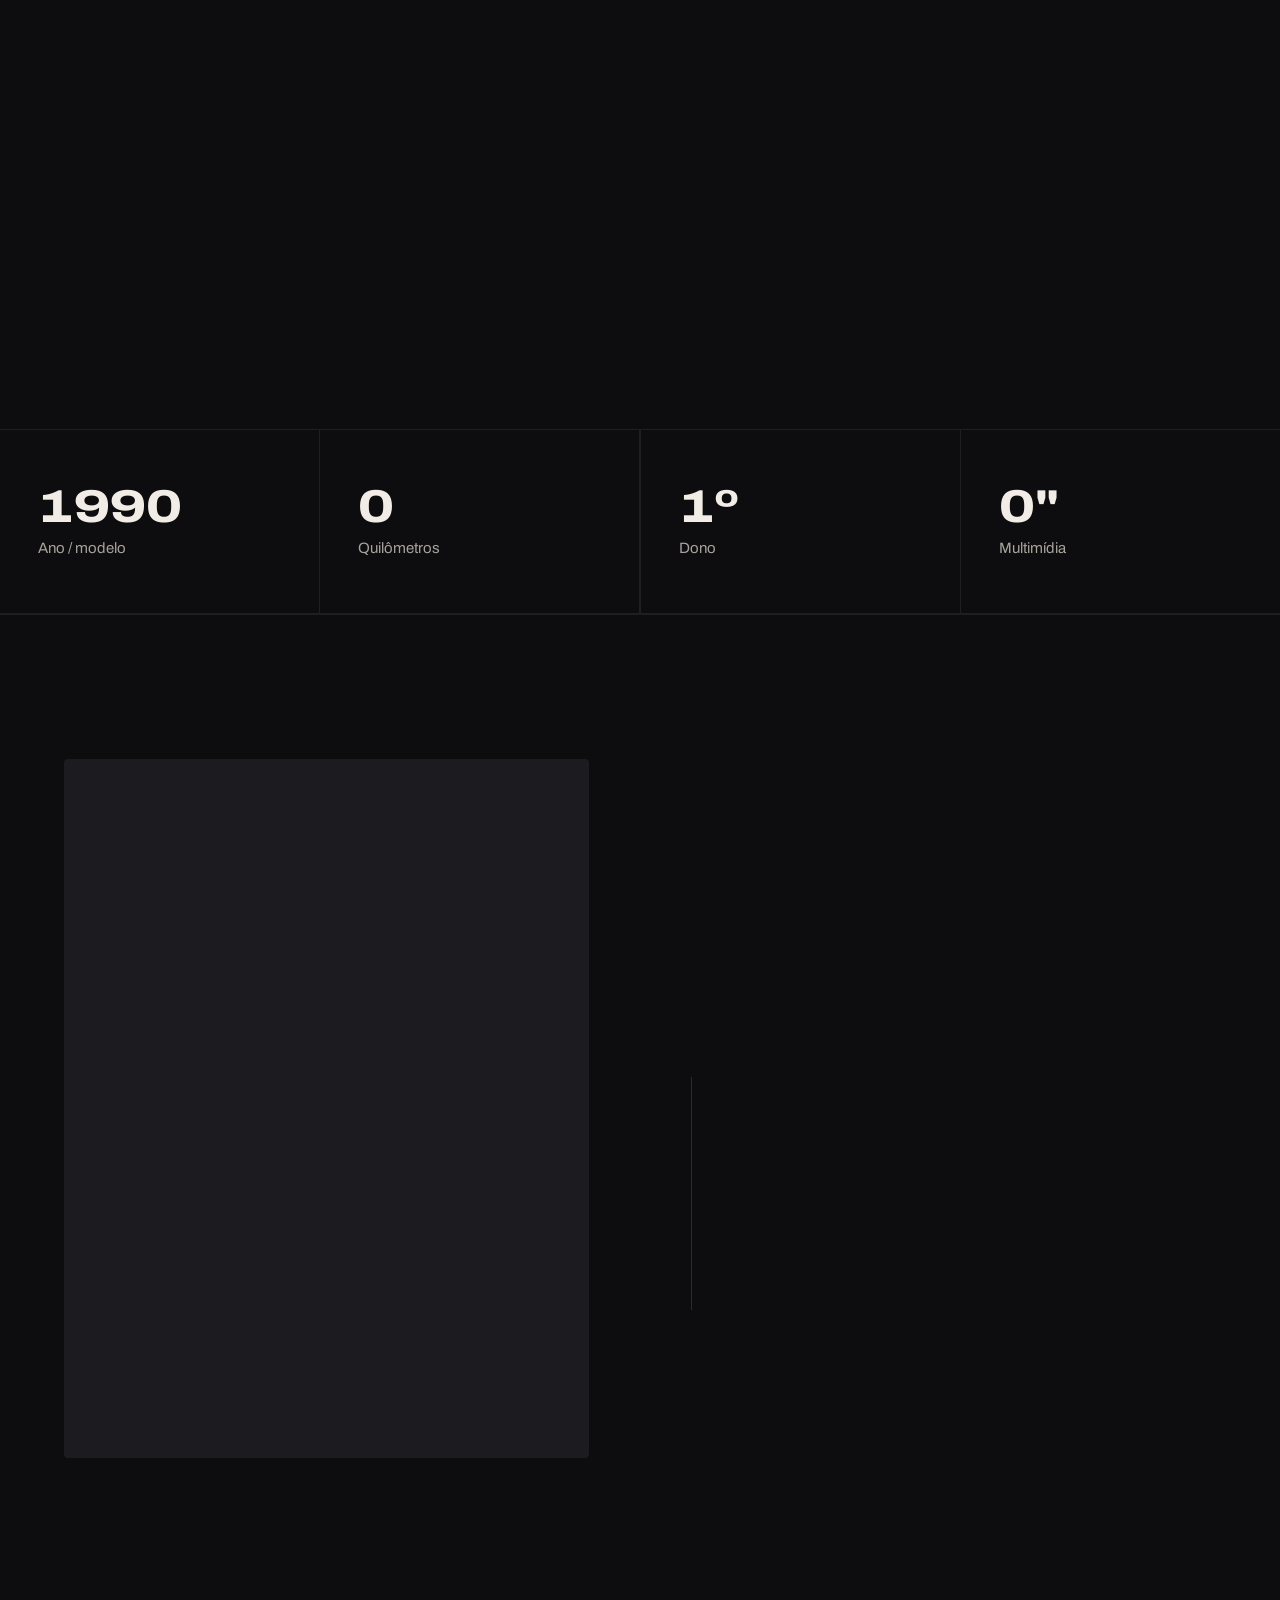
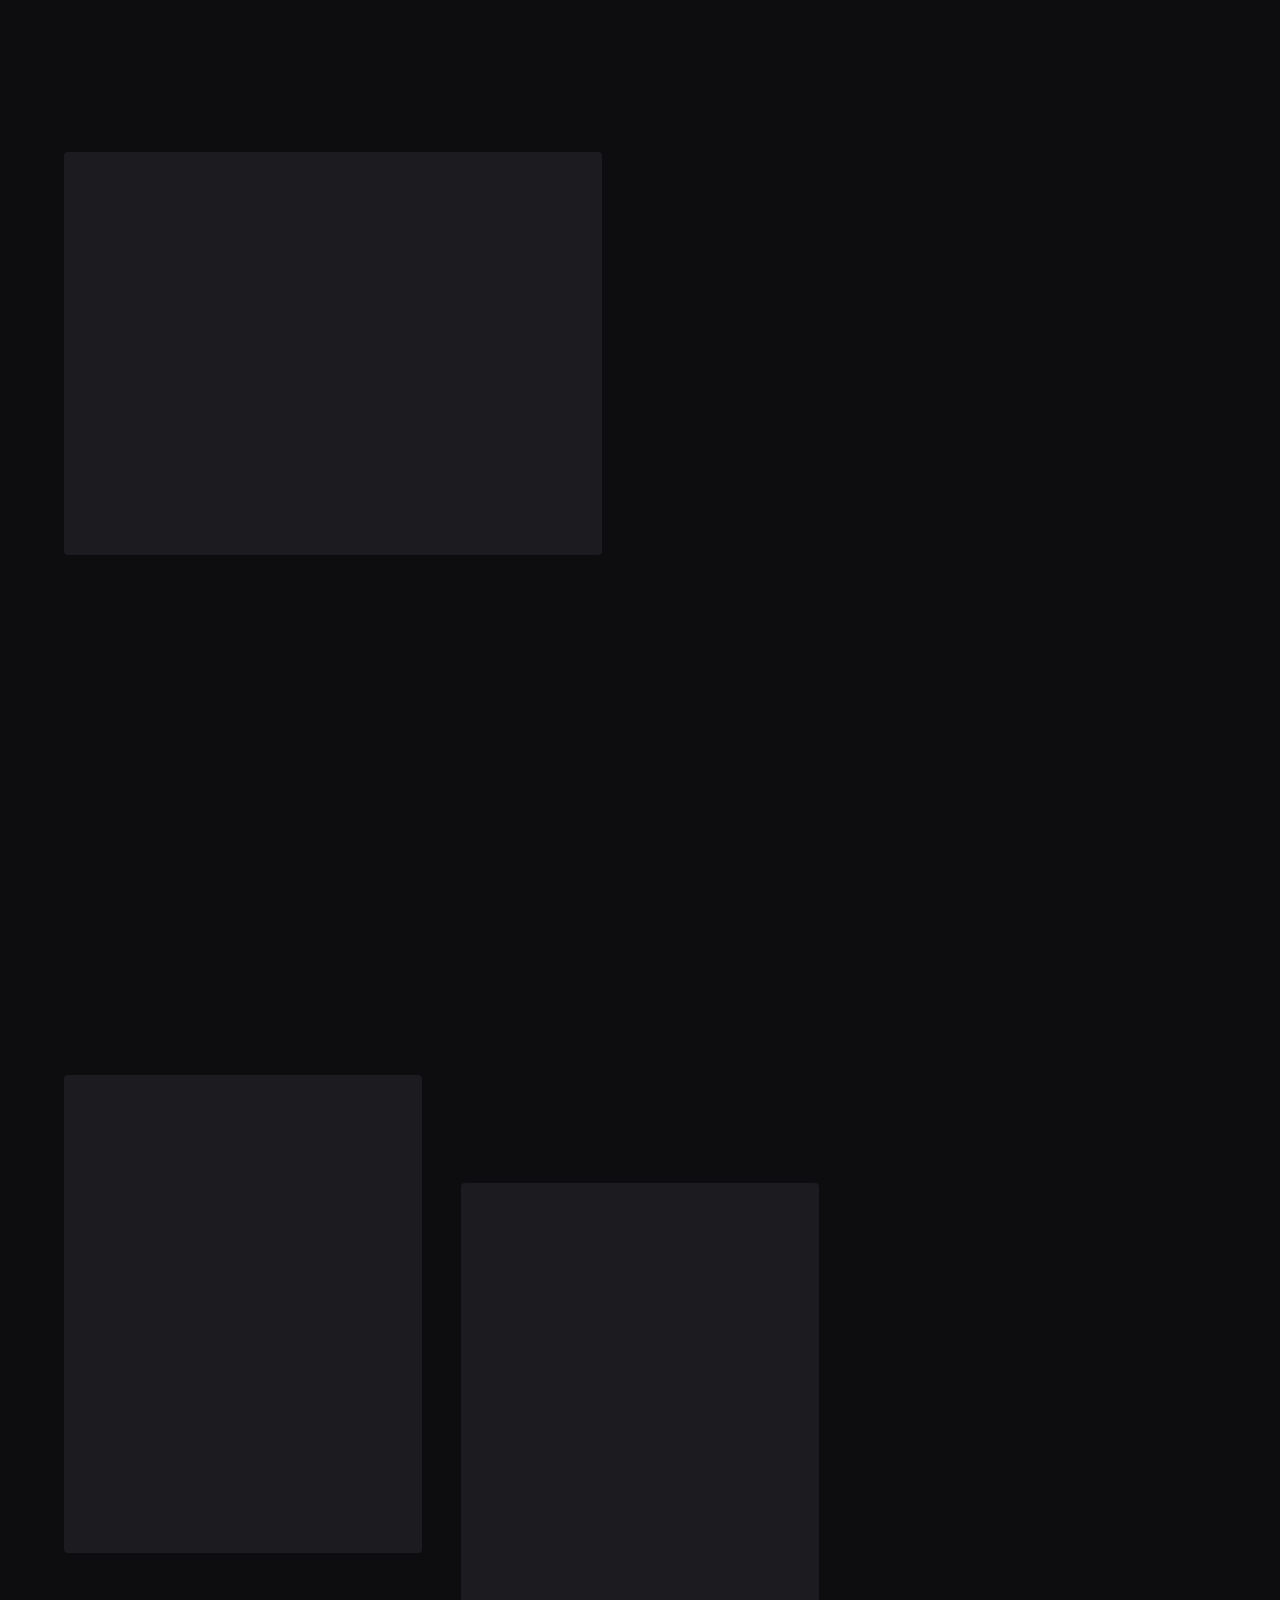
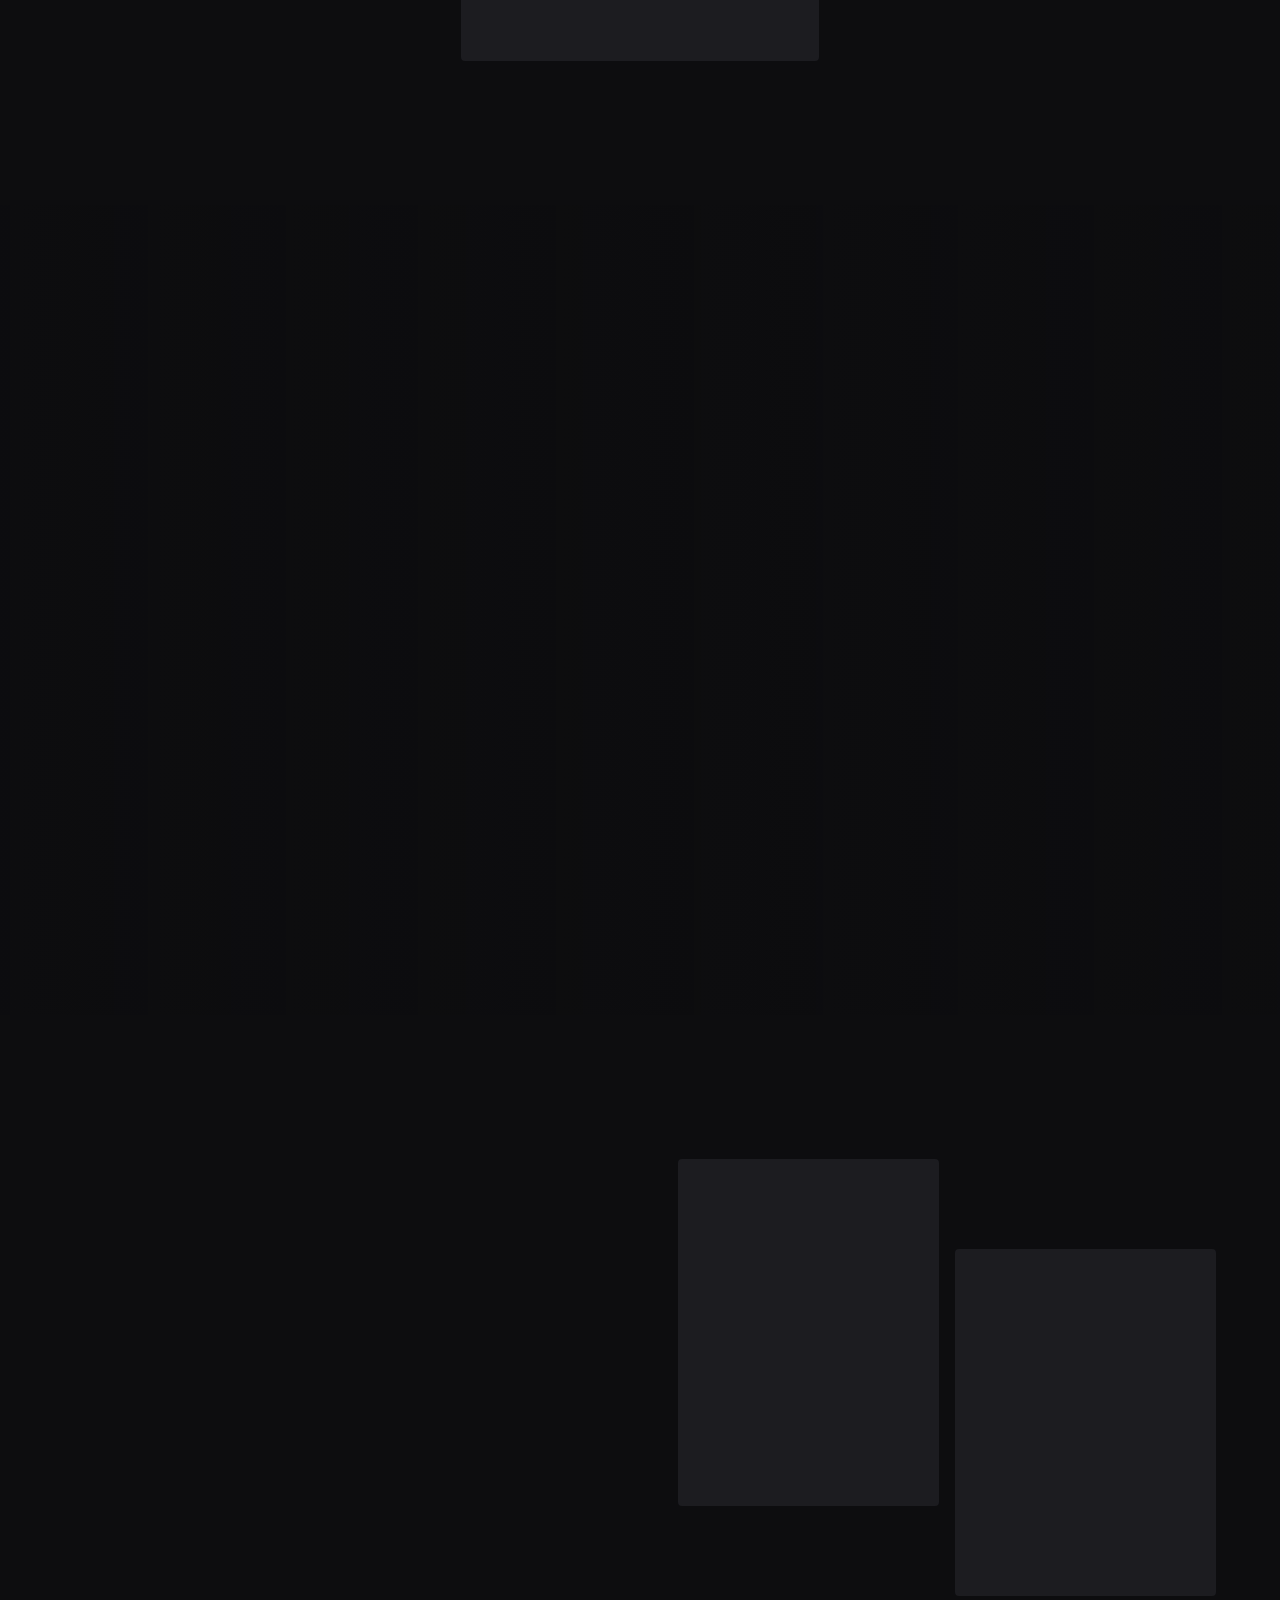
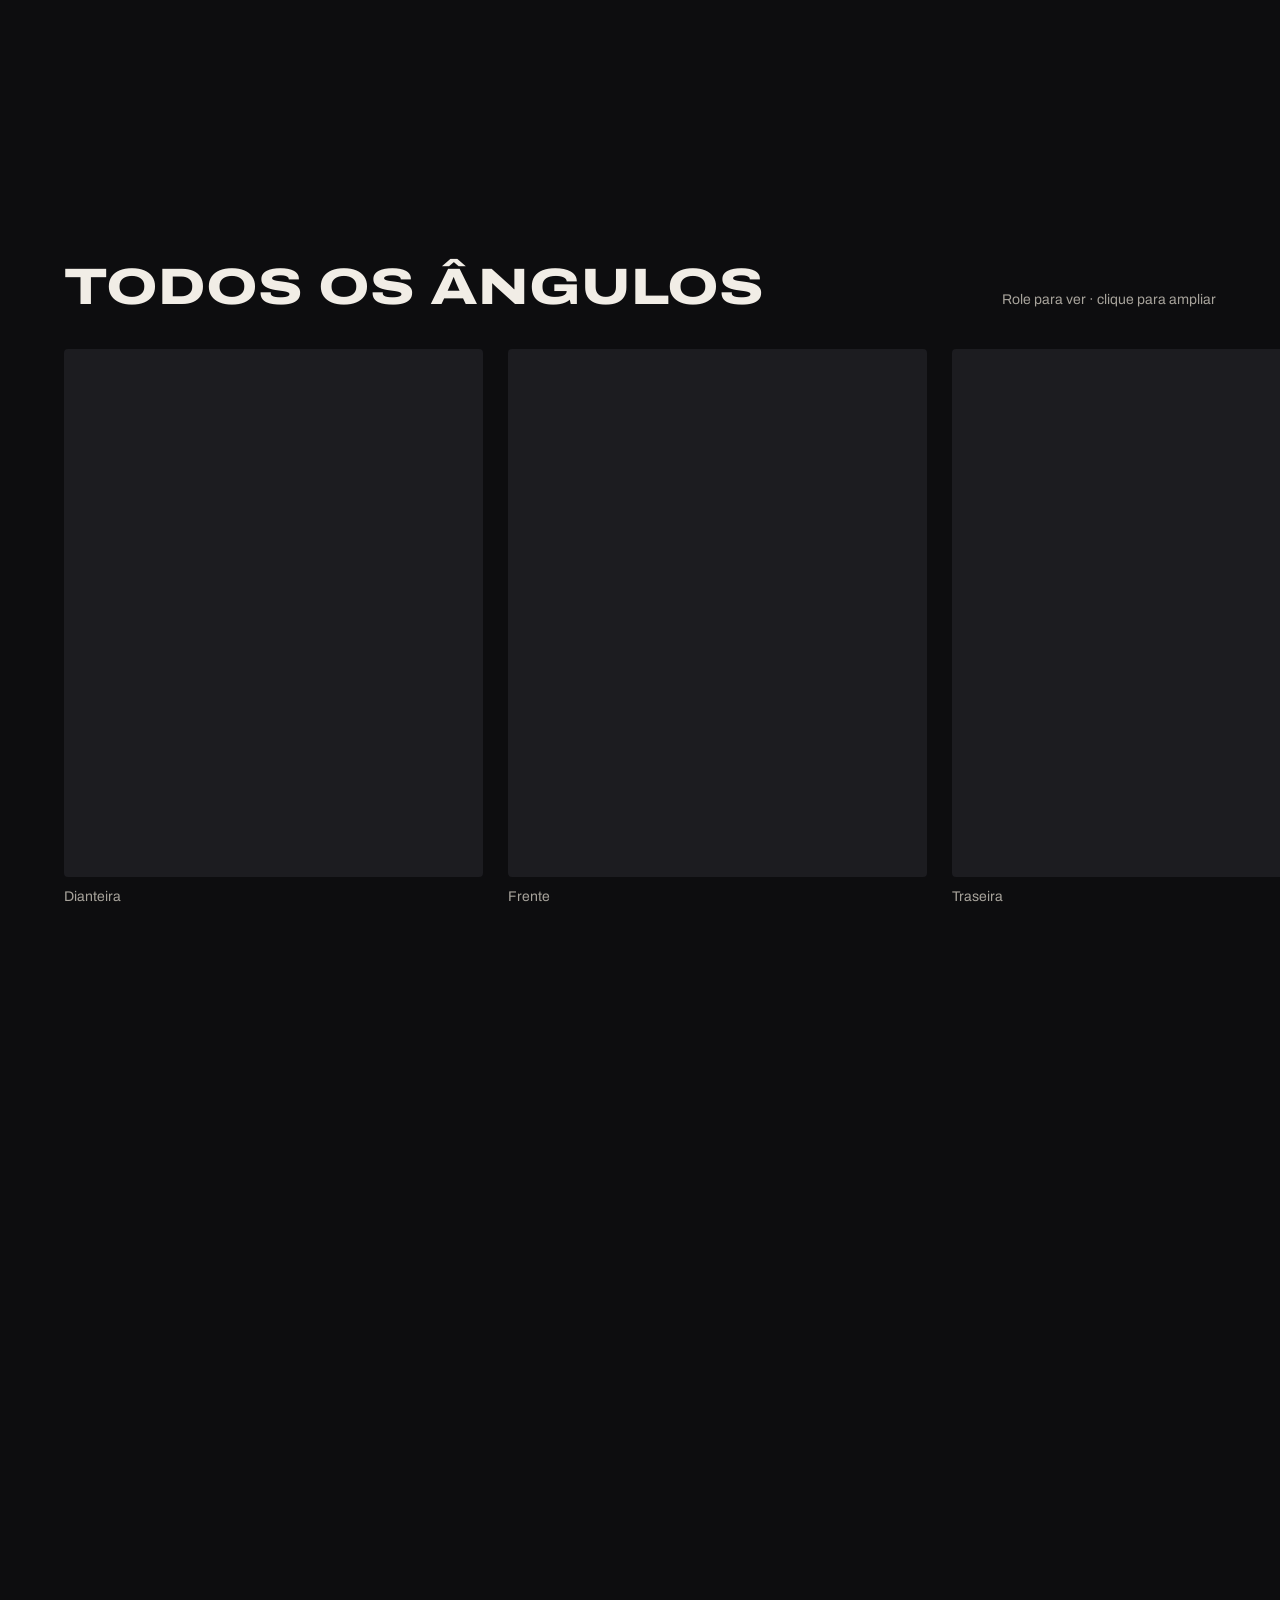
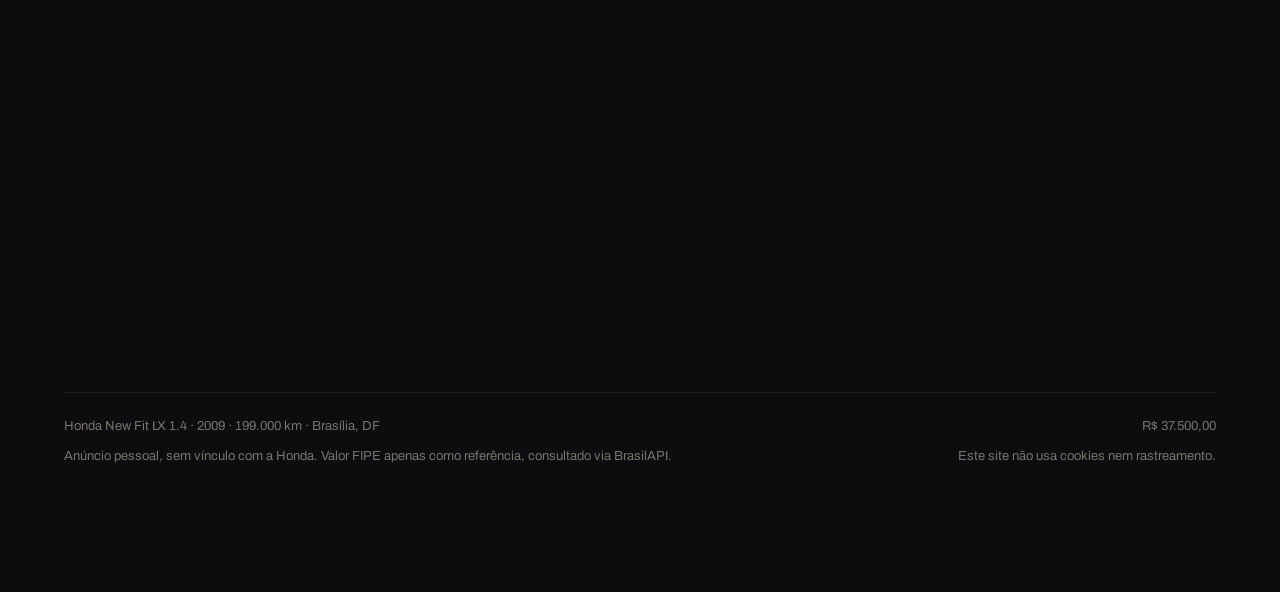
==== commit 9b30d40f: "Adiciona botão para marcar o carro como vendido - scripts/vendido.py alterna o site entre "à venda" " ====
--- a/index.html
+++ b/index.html
@@ -124,7 +124,7 @@
 }
 </script>
 </head>
-<body>
+<body data-status="a-venda">
 <a class="pular" href="#conteudo">Pular para o conteúdo</a>
 
 <header class="menu">
@@ -134,7 +134,8 @@
     <a href="#historia">História</a>
     <a href="#interior">Interior</a>
     <a href="#galeria">Fotos</a>
-    <a class="botao-whats" href="https://wa.me/5561981605807?text=Ol%C3%A1!%20Vi%20o%20site%20do%20Honda%20New%20Fit%20LX%201.4%202009%20e%20tenho%20interesse." target="_blank" rel="noopener noreferrer">
+    <span class="selo-vendido" data-se="vendido" role="status">Vendido</span>
+    <a class="botao-whats" data-se="a-venda" href="https://wa.me/5561981605807?text=Ol%C3%A1!%20Vi%20o%20site%20do%20Honda%20New%20Fit%20LX%201.4%202009%20e%20tenho%20interesse." target="_blank" rel="noopener noreferrer">
       <svg viewBox="0 0 24 24" aria-hidden="true"><path fill="currentColor" d="M12 2a10 10 0 0 0-8.6 15.1L2 22l5-1.3A10 10 0 1 0 12 2Zm0 18.2c-1.5 0-3-.4-4.3-1.2l-.3-.2-3 .8.8-2.9-.2-.3A8.2 8.2 0 1 1 12 20.2Zm4.5-6.1c-.2-.1-1.5-.7-1.7-.8-.2-.1-.4-.1-.6.1l-.8 1c-.1.2-.3.2-.5.1a6.7 6.7 0 0 1-3.3-2.9c-.3-.4.2-.4.7-1.3.1-.2 0-.3 0-.4l-.8-1.8c-.2-.5-.4-.4-.6-.4h-.5c-.2 0-.4.1-.7.3-.2.3-.9.9-.9 2.2s.9 2.5 1 2.7c.1.2 1.8 2.8 4.4 3.9 1.6.7 2.3.8 3.1.6.5-.1 1.5-.6 1.7-1.2.2-.6.2-1.1.2-1.2-.1-.1-.3-.2-.5-.3Z"/></svg>
       WhatsApp
     </a>
@@ -151,8 +152,9 @@
     </video>
     <div class="abertura-sombra"></div>
     <div class="abertura-titulo">
-      <p class="sobre">À venda · Brasília, DF</p>
-      <h1>Honda<br>New Fit<span class="so-leitor"> LX 1.4 2009 à venda</span></h1>
+      <p class="sobre"><span data-se="a-venda">À venda</span><span data-se="vendido">Vendido</span> · Brasília, DF</p>
+      <h1>Honda<br>New Fit<span class="so-leitor" data-se="a-venda"> LX 1.4 2009 à venda</span><span class="so-leitor" data-se="vendido"> LX 1.4 2009 vendido</span></h1>
+      <p class="carimbo" data-se="vendido">Vendido</p>
     </div>
     <div class="abertura-info">
       <ul class="selos" aria-label="Resumo">
@@ -164,7 +166,7 @@
         <li><span>Tudo funcionando</span></li>
       </ul>
       <div class="abertura-preco">
-        <div class="rot">Valor</div>
+        <div class="rot"><span data-se="a-venda">Valor</span><span data-se="vendido">Anunciado por</span></div>
         <strong data-preco-fmt>R$ 37.500,00</strong>
       </div>
     </div>
@@ -420,8 +422,9 @@
 
 <section id="contato" class="contato conteudo" aria-labelledby="contato-titulo">
   <p class="rotulo" data-revelar>Contato</p>
-  <h2 id="contato-titulo" class="display" data-revelar>Vamos<br>conversar?</h2>
-  <div class="cartoes">
+  <h2 id="contato-titulo" class="display" data-revelar><span data-se="a-venda">Vamos<br>conversar?</span><span data-se="vendido">Vendido.<br>Obrigado!</span></h2>
+  <p class="vendido-texto" data-se="vendido" data-revelar>O Honda New Fit encontrou um novo dono. Obrigado a todos que entraram em contato e se interessaram pelo carro.</p>
+  <div class="cartoes" data-se="a-venda">
     <a class="cartao whats" data-revelar href="https://wa.me/5561981605807?text=Ol%C3%A1!%20Vi%20o%20site%20do%20Honda%20New%20Fit%20LX%201.4%202009%20e%20tenho%20interesse." target="_blank" rel="noopener noreferrer">
       <small>WhatsApp</small>
       <strong>(61) 98160-5807</strong>
@@ -434,7 +437,7 @@
     </a>
   </div>
   <!-- Links dos anúncios: cole a URL no href e apague a palavra "hidden". -->
-  <div class="anuncios">
+  <div class="anuncios" data-se="a-venda">
     <a class="anuncio" data-revelar href="https://www.webmotors.com.br/comprar/honda/fit/14-lx-16v-flex-4p-manual/4-portas/2009-2009/80604354" target="_blank" rel="noopener noreferrer"><span>Anúncio na Webmotors</span><span aria-hidden="true">↗</span></a>
     <a class="anuncio" data-revelar href="https://df.olx.com.br/distrito-federal-e-regiao/autos-e-pecas/carros-vans-e-utilitarios/honda-fit-lx-1-4-1-4-flex-8v-16v-5p-mec-2009-1540096788" target="_blank" rel="noopener noreferrer"><span>Anúncio na OLX</span><span aria-hidden="true">↗</span></a>
   </div>
@@ -446,7 +449,7 @@
 
 </main>
 
-<a class="botao-whats flutuante" href="https://wa.me/5561981605807?text=Ol%C3%A1!%20Vi%20o%20site%20do%20Honda%20New%20Fit%20LX%201.4%202009%20e%20tenho%20interesse." target="_blank" rel="noopener noreferrer" aria-label="Chamar no WhatsApp">
+<a class="botao-whats flutuante" data-se="a-venda" href="https://wa.me/5561981605807?text=Ol%C3%A1!%20Vi%20o%20site%20do%20Honda%20New%20Fit%20LX%201.4%202009%20e%20tenho%20interesse." target="_blank" rel="noopener noreferrer" aria-label="Chamar no WhatsApp">
   <svg viewBox="0 0 24 24" aria-hidden="true"><path fill="currentColor" d="M12 2a10 10 0 0 0-8.6 15.1L2 22l5-1.3A10 10 0 1 0 12 2Zm0 18.2c-1.5 0-3-.4-4.3-1.2l-.3-.2-3 .8.8-2.9-.2-.3A8.2 8.2 0 1 1 12 20.2Zm4.5-6.1c-.2-.1-1.5-.7-1.7-.8-.2-.1-.4-.1-.6.1l-.8 1c-.1.2-.3.2-.5.1a6.7 6.7 0 0 1-3.3-2.9c-.3-.4.2-.4.7-1.3.1-.2 0-.3 0-.4l-.8-1.8c-.2-.5-.4-.4-.6-.4h-.5c-.2 0-.4.1-.7.3-.2.3-.9.9-.9 2.2s.9 2.5 1 2.7c.1.2 1.8 2.8 4.4 3.9 1.6.7 2.3.8 3.1.6.5-.1 1.5-.6 1.7-1.2.2-.6.2-1.1.2-1.2-.1-.1-.3-.2-.5-.3Z"/></svg>
   WhatsApp<span class="preco-flut"> · <span data-preco-fmt>R$ 37.500,00</span></span>
 </a>
--- a/assets/css/estilo.css
+++ b/assets/css/estilo.css
@@ -315,3 +315,20 @@
 }
 
 .titulo-404 { margin-top: 16px; font-size: clamp(40px, 8vw, 120px); }
+
+/* ---------- Vendido / à venda (alternado por scripts/vendido.py) ---------- */
+body[data-status="a-venda"] [data-se="vendido"],
+body[data-status="vendido"] [data-se="a-venda"] { display: none !important; }
+.carimbo {
+  display: inline-block; margin-top: clamp(18px, 3vw, 44px); padding: .12em .5em;
+  border: .09em solid var(--vermelho); border-radius: 6px; color: var(--vermelho);
+  font-stretch: 125%; font-weight: 900; text-transform: uppercase; letter-spacing: .04em;
+  font-size: clamp(28px, 5vw, 72px); line-height: 1; transform: rotate(-6deg); transform-origin: left center;
+  background: #0d0d0f99; backdrop-filter: blur(4px); -webkit-backdrop-filter: blur(4px);
+}
+body[data-status="vendido"] .abertura-preco strong { text-decoration: line-through; text-decoration-thickness: .08em; text-decoration-color: var(--vermelho); opacity: .75; }
+.vendido-texto { margin-top: 32px; max-width: 46ch; font-size: clamp(18px, 1.6vw, 22px); line-height: 1.45; color: var(--texto-2); }
+.selo-vendido {
+  display: inline-flex; align-items: center; padding: 10px 18px; border-radius: 999px;
+  background: var(--vermelho); color: #fff; font-weight: 800; letter-spacing: .08em; text-transform: uppercase; font-size: 13px; white-space: nowrap;
+}
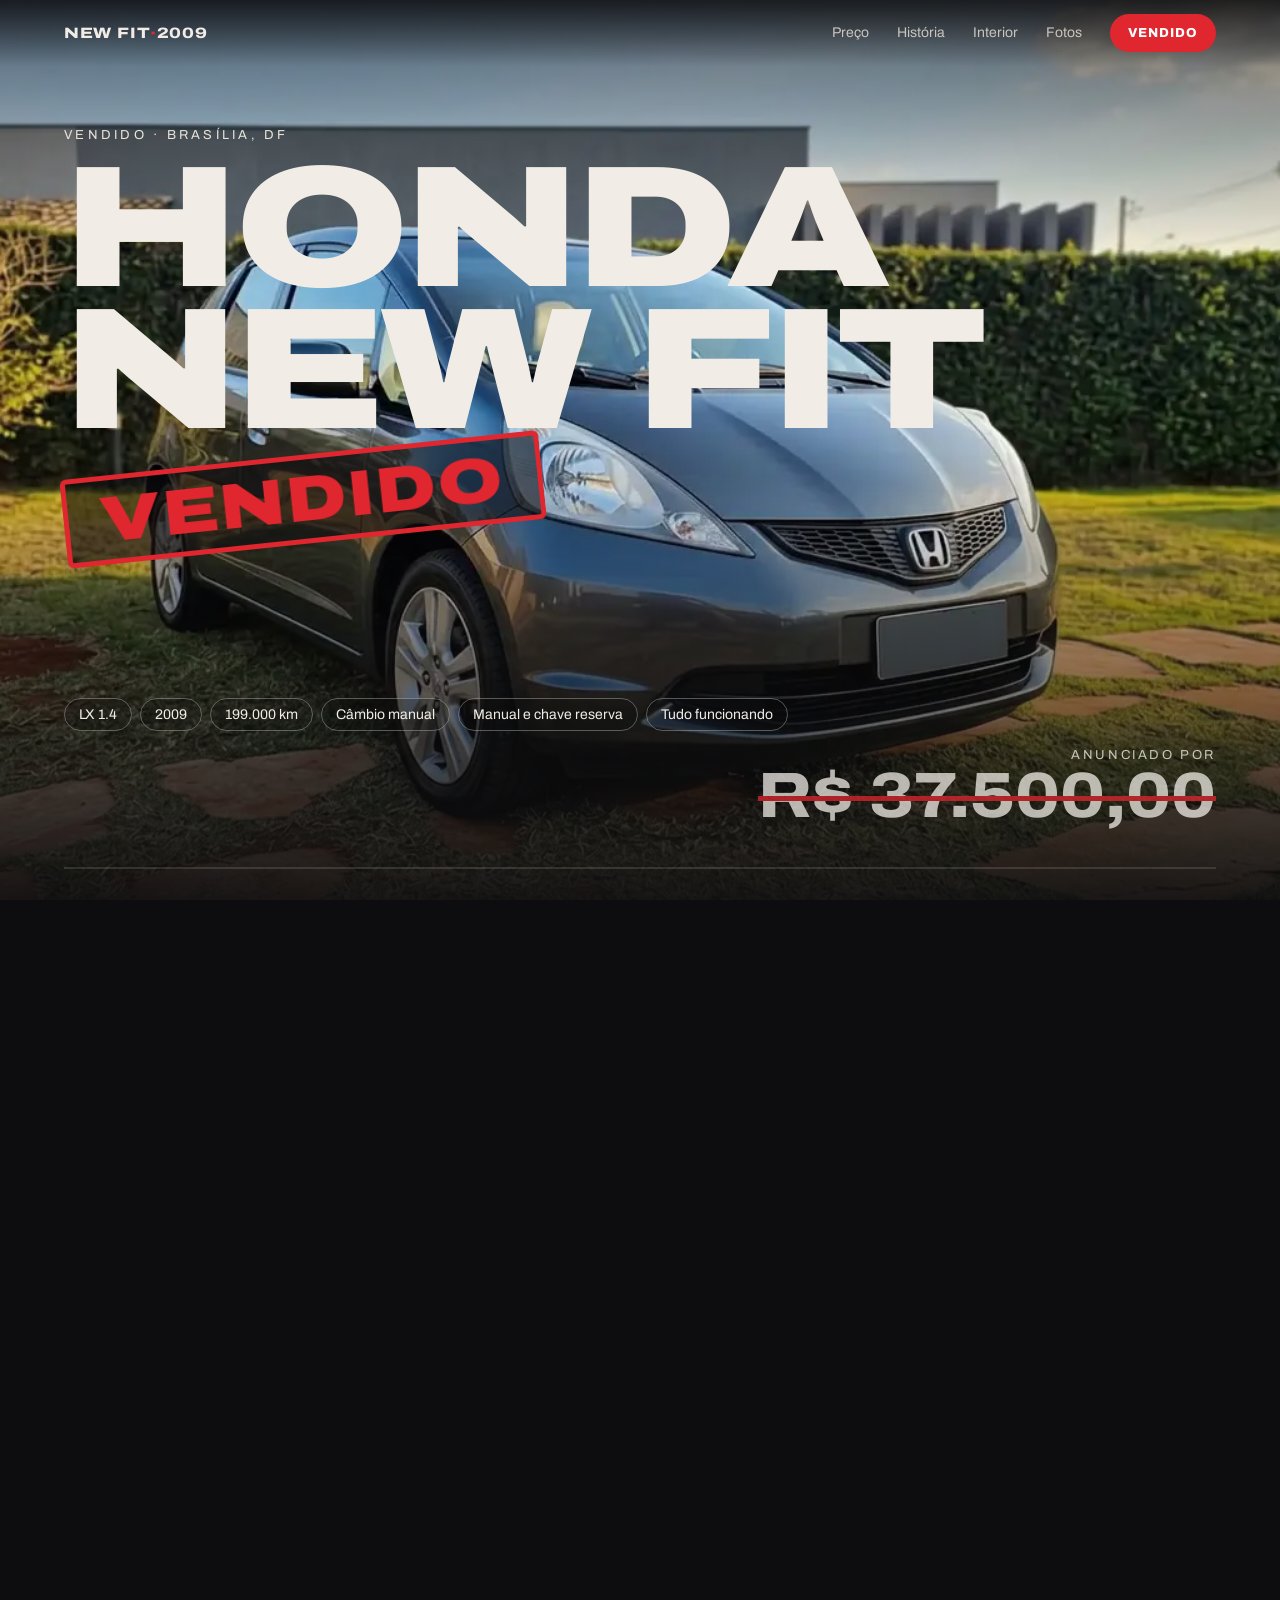
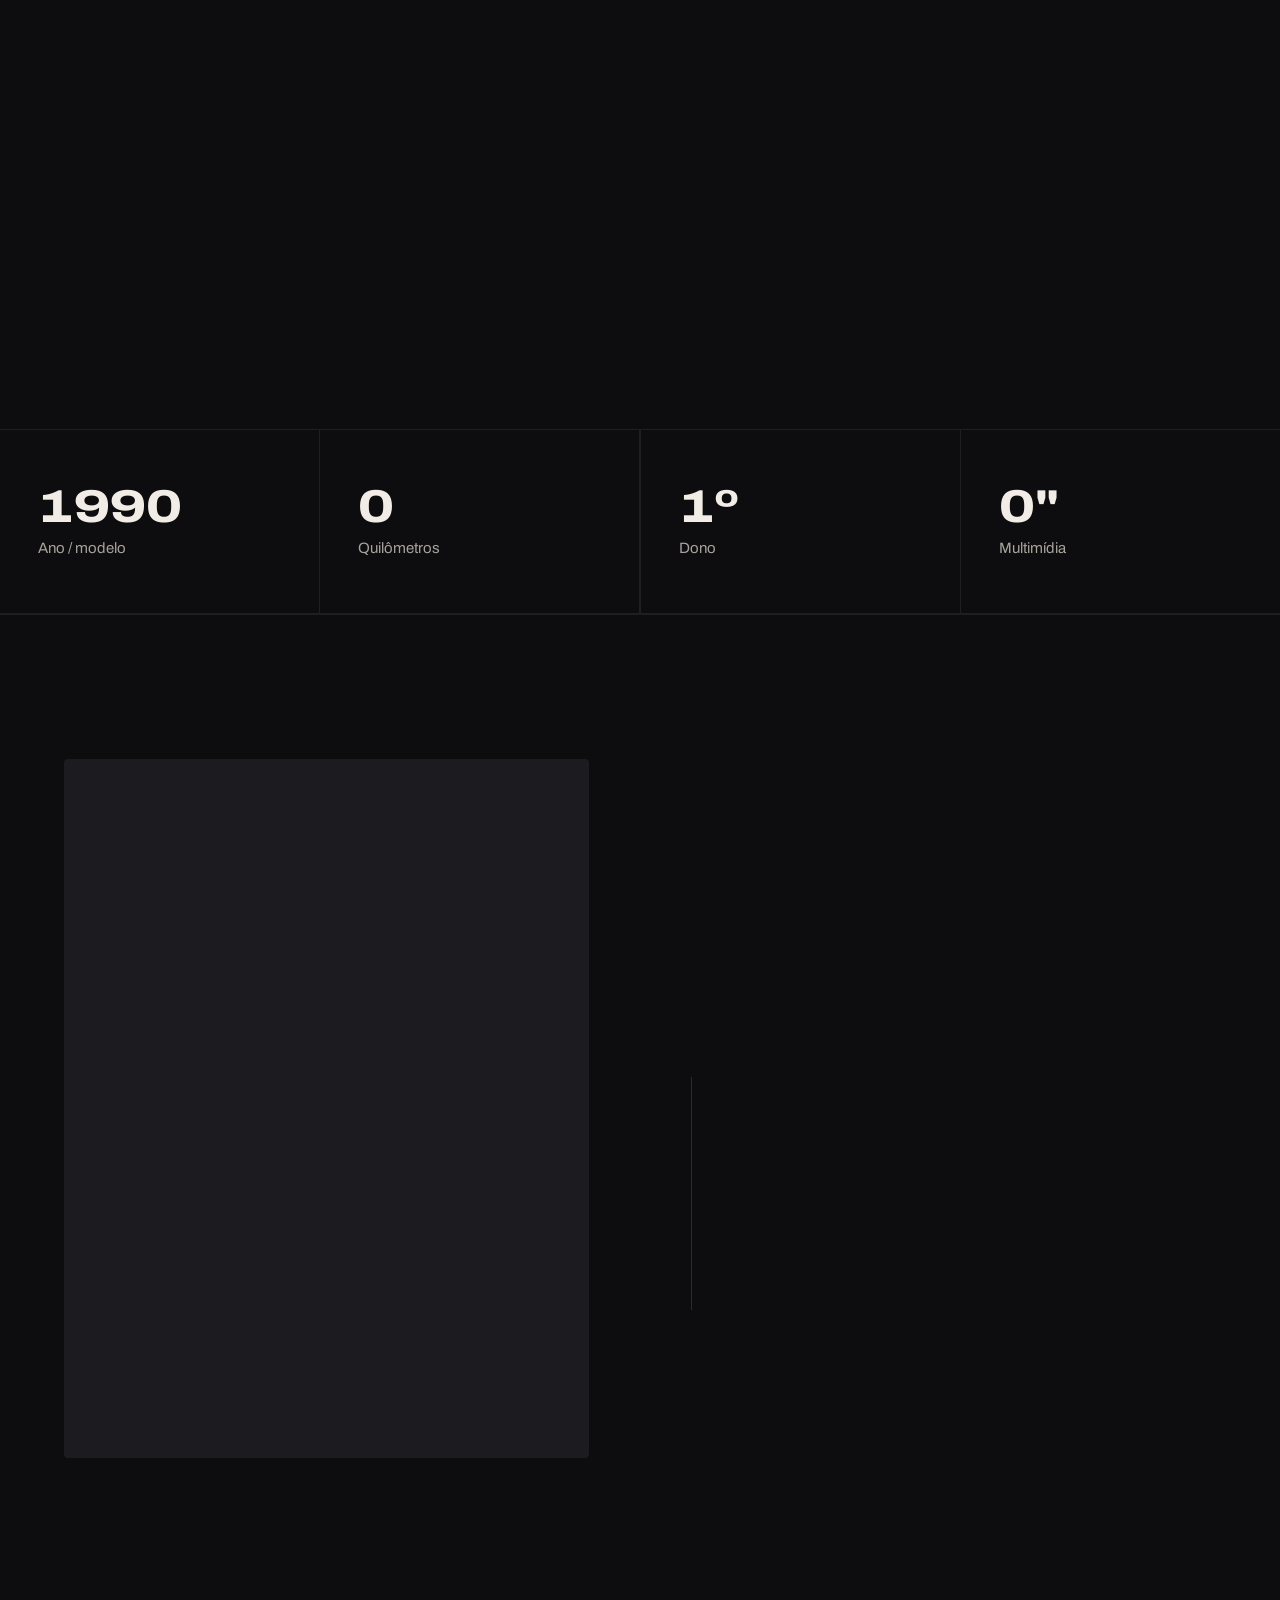
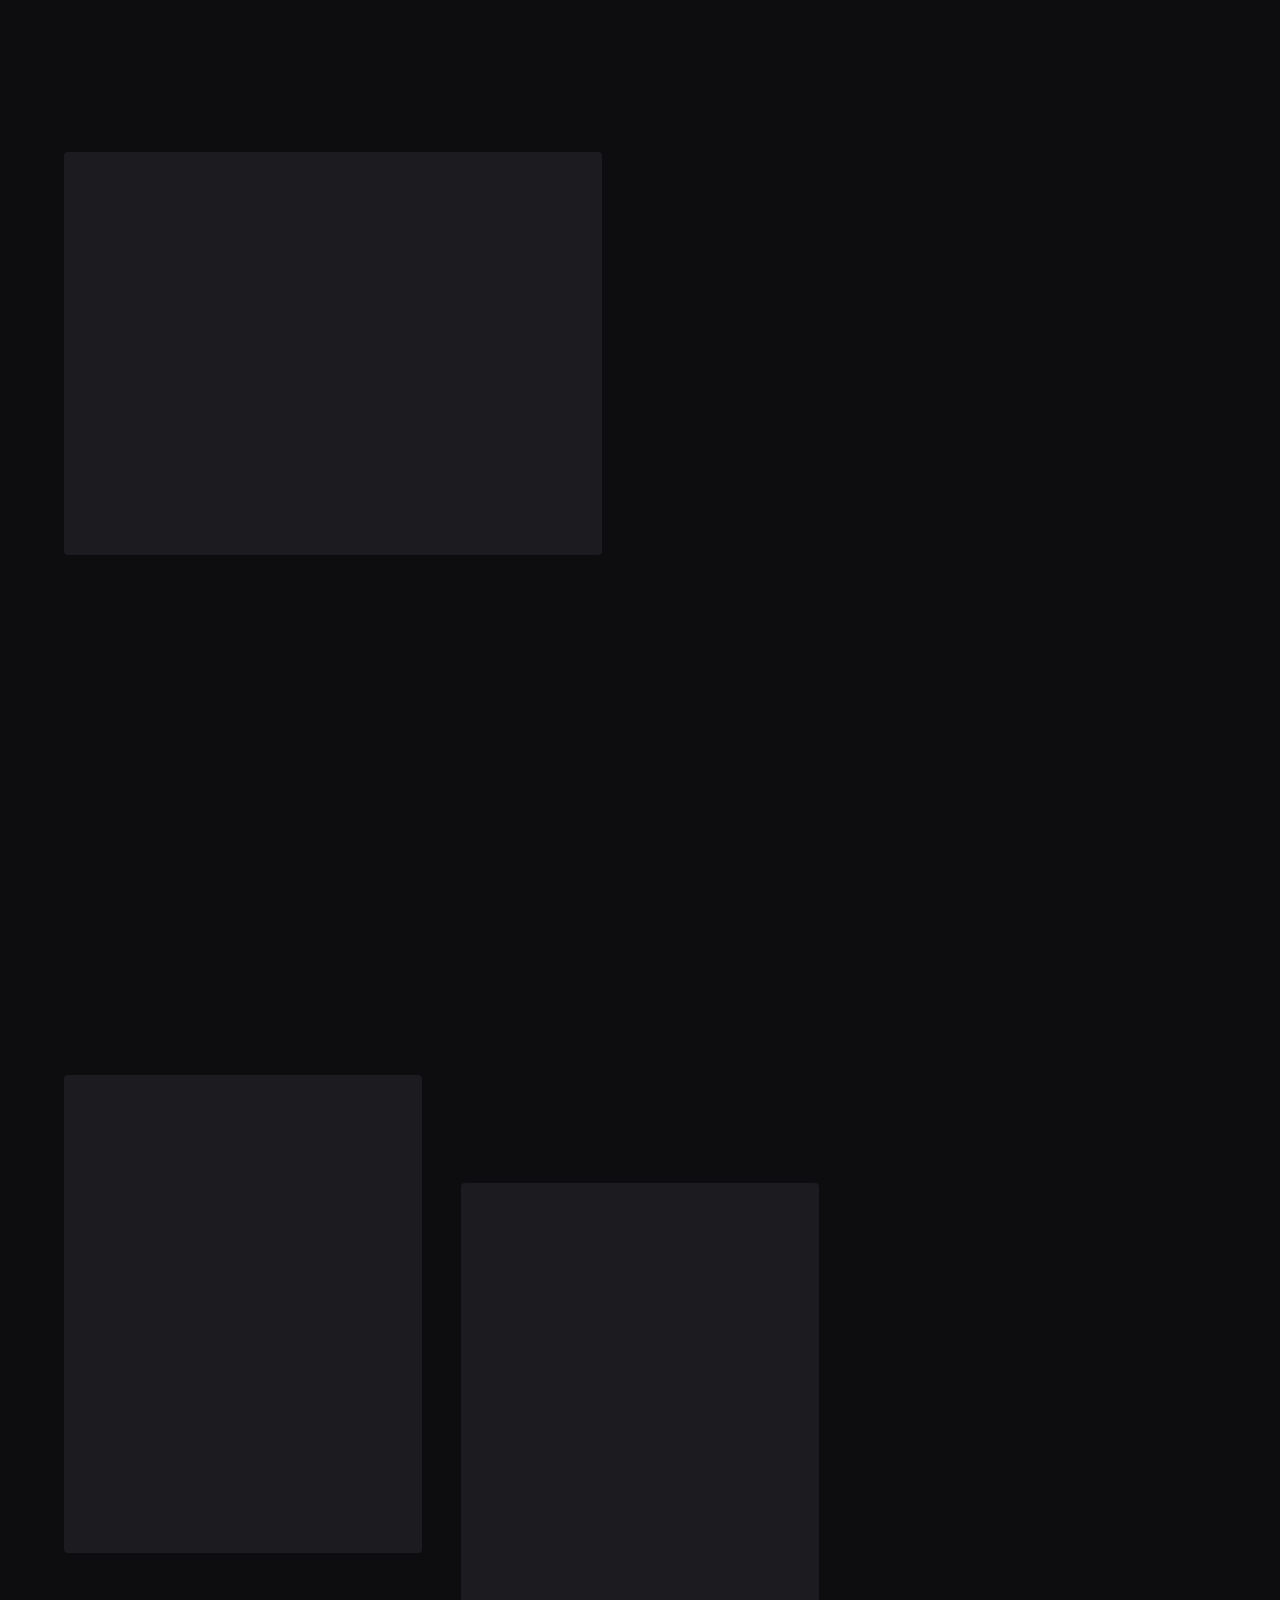
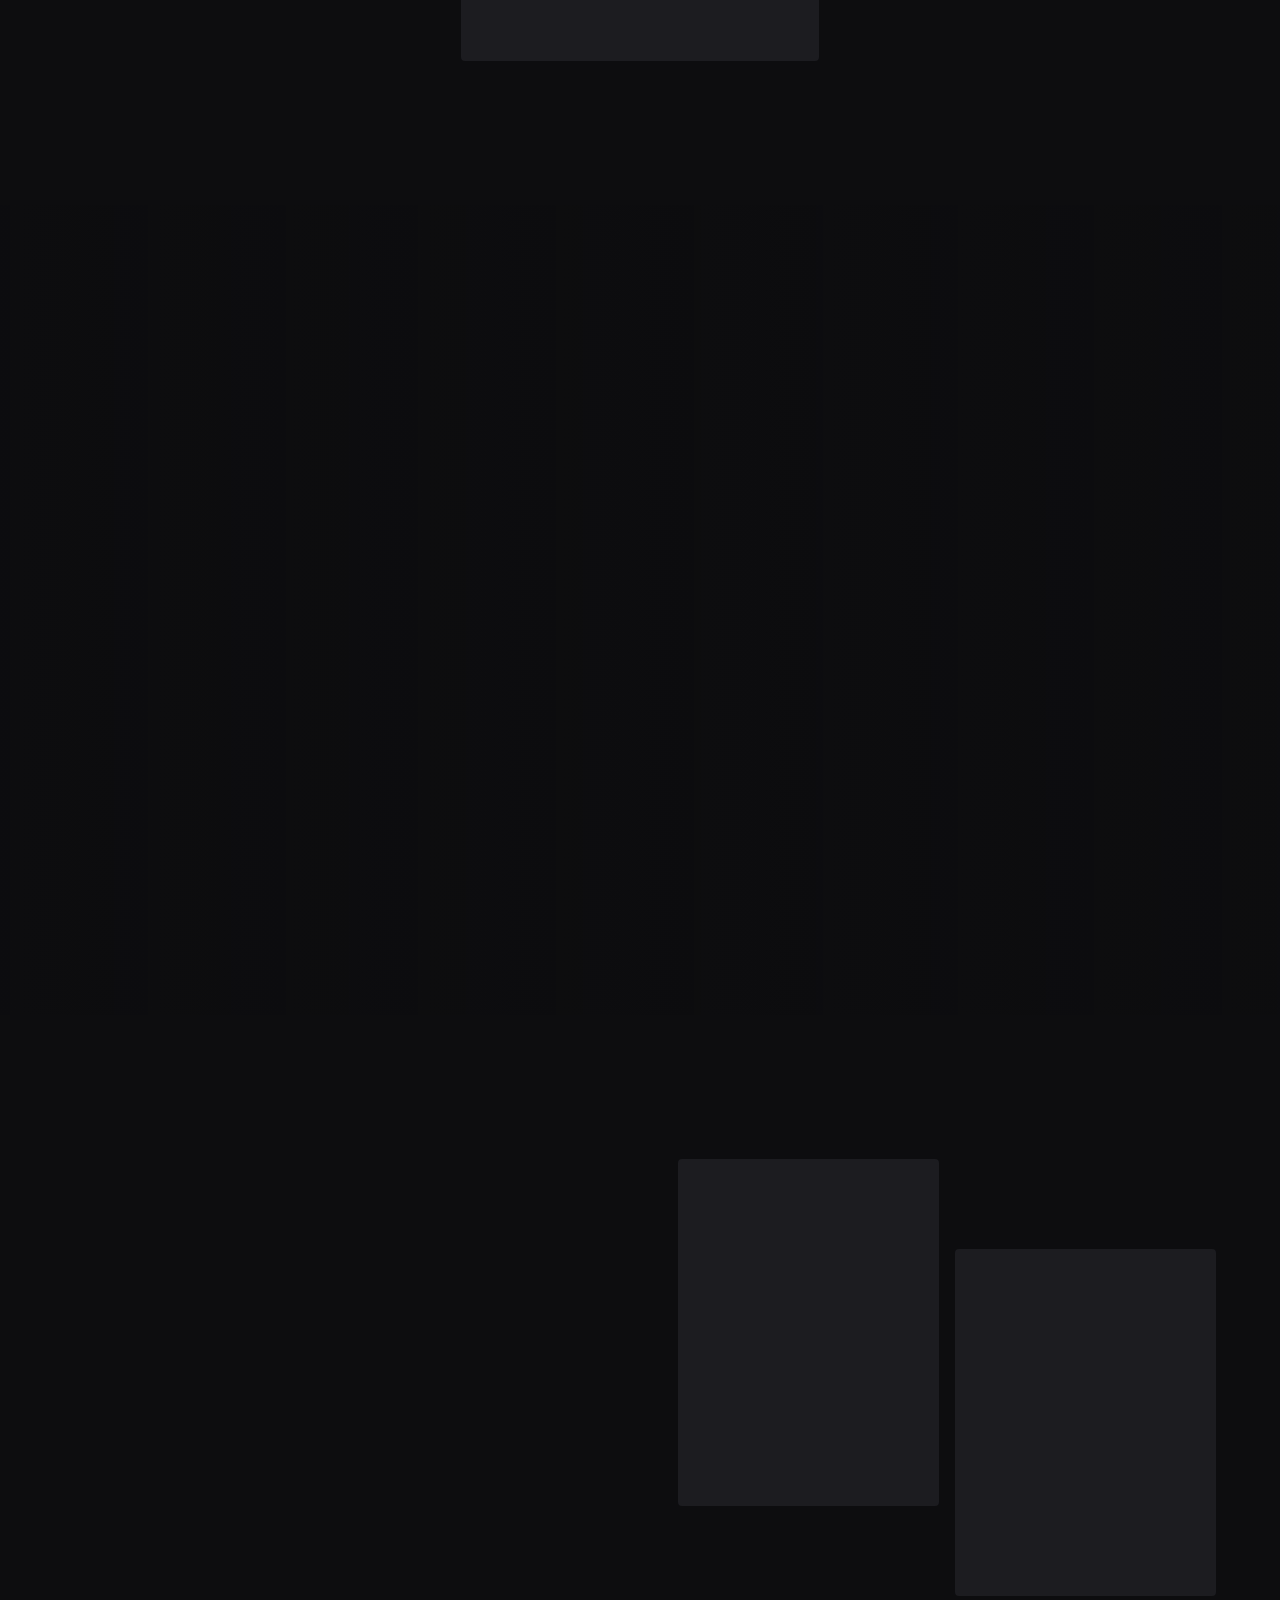
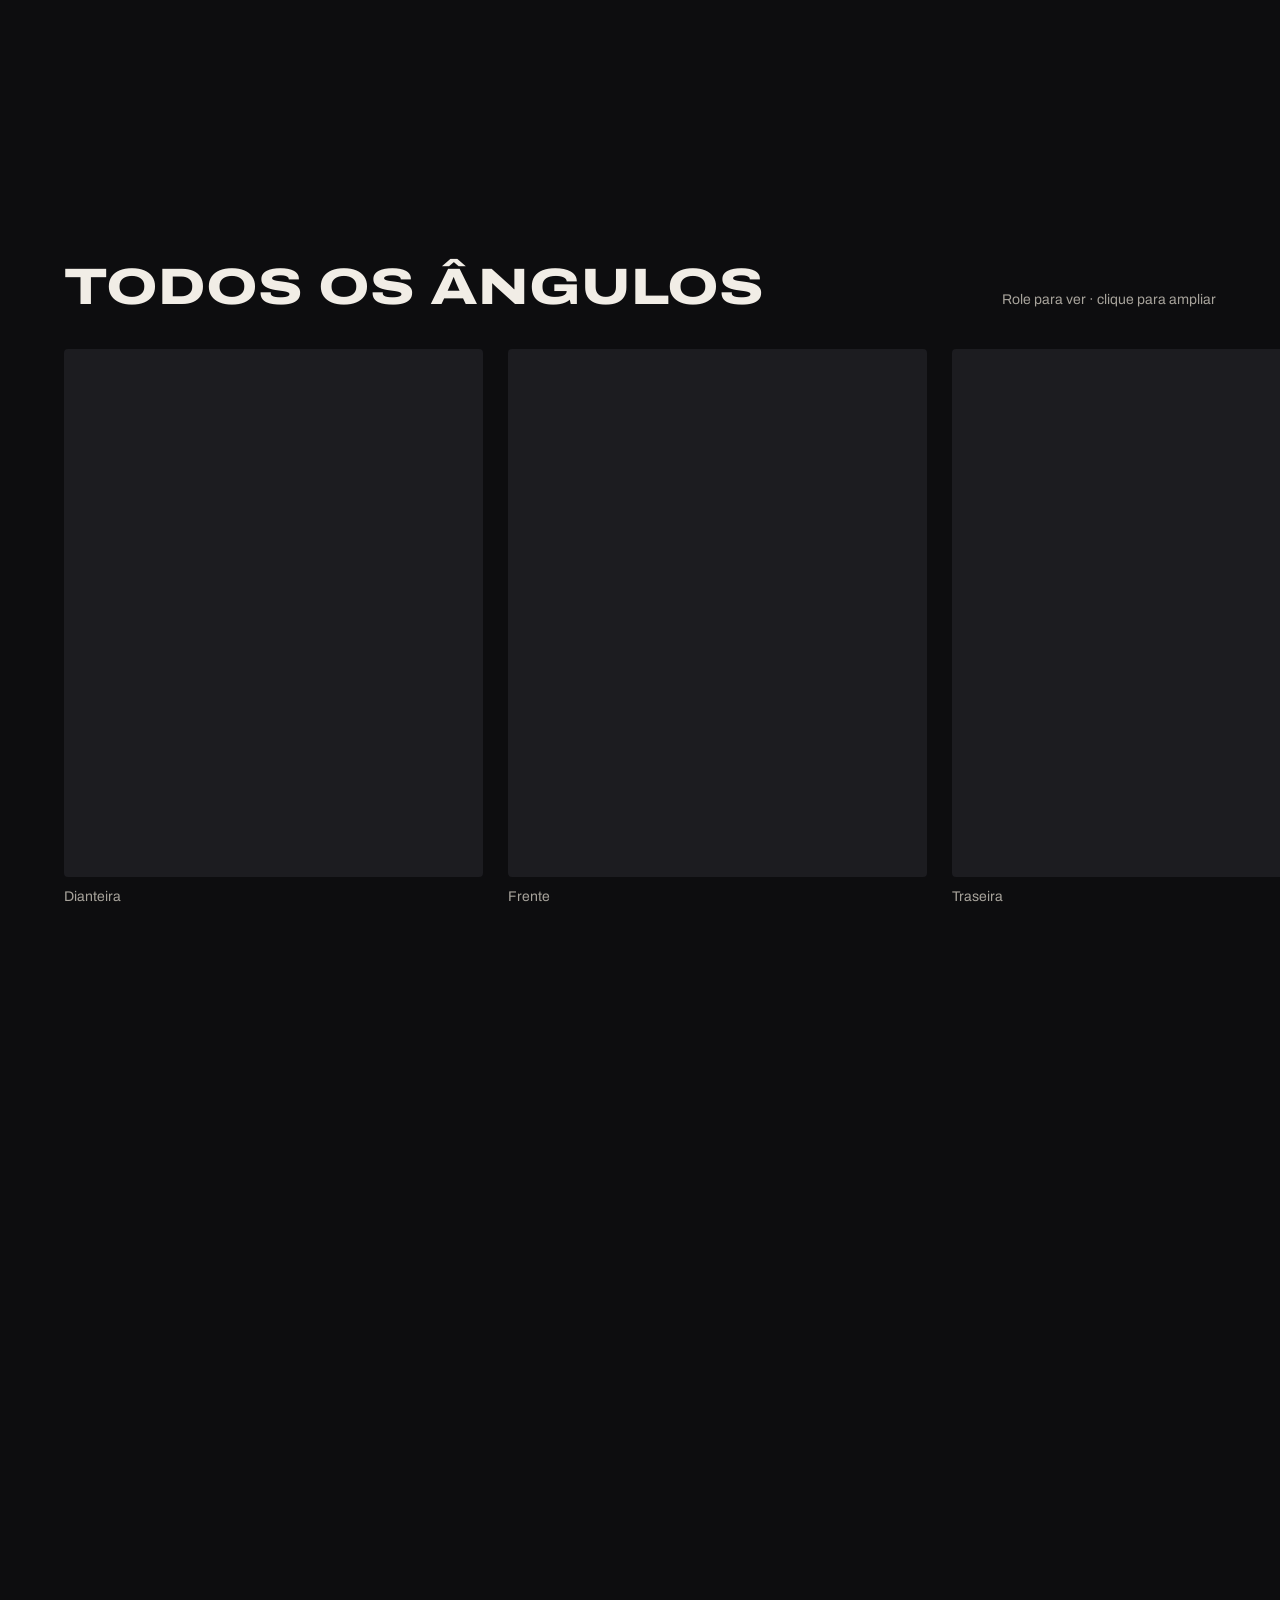
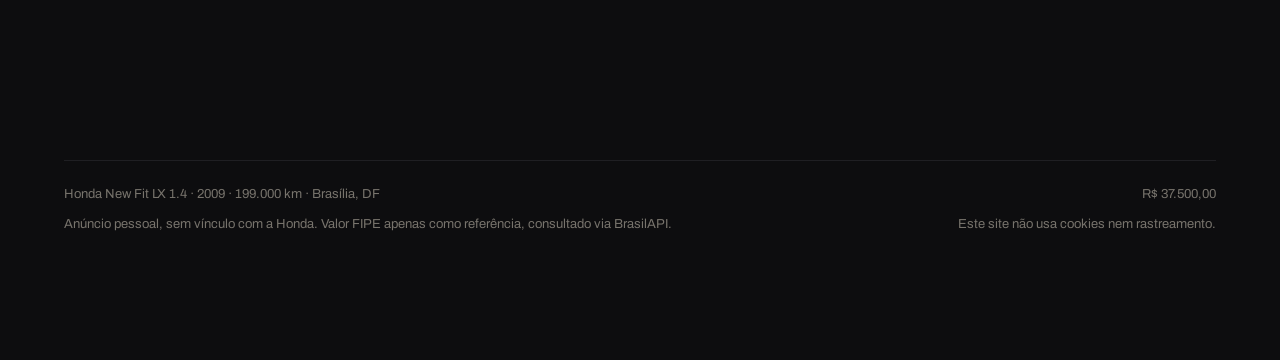
==== commit 411045ab: "Marca o carro como: vendido" ====
--- a/index.html
+++ b/index.html
@@ -3,10 +3,10 @@
 <head>
 <meta charset="utf-8">
 <meta name="viewport" content="width=device-width, initial-scale=1, viewport-fit=cover">
-<title>Honda New Fit LX 1.4 2009 à venda em Brasília · R$ 37.500</title>
-<meta name="description" content="Honda Fit LX 1.4 2009 manual, cinza grafite, 199.000 km, 3º dono com histórico completo, manual e chave reserva. Bancos em couro ice e multimídia de 10&quot;. R$ 37.500, abaixo da tabela FIPE. Brasília-DF.">
+<title>VENDIDO · Honda New Fit LX 1.4 2009 em Brasília · R$ 37.500</title>
+<meta name="description" content="VENDIDO · Honda Fit LX 1.4 2009 manual, cinza grafite, 199.000 km, 3º dono com histórico completo, manual e chave reserva. Bancos em couro ice e multimídia de 10&quot;. R$ 37.500, abaixo da tabela FIPE. Brasília-DF.">
 <link rel="canonical" href="https://fabiowoj.github.io/venda-honda-fit/">
-<meta name="robots" content="index, follow, max-image-preview:large, max-snippet:-1, max-video-preview:-1">
+<meta name="robots" content="noindex, follow">
 <meta name="theme-color" content="#0d0d0f">
 <meta name="color-scheme" content="dark">
 <meta name="format-detection" content="telephone=no">
@@ -17,7 +17,7 @@
 <meta property="og:type" content="product">
 <meta property="og:locale" content="pt_BR">
 <meta property="og:site_name" content="Honda New Fit 2009 à venda">
-<meta property="og:title" content="Honda New Fit LX 1.4 2009 · R$ 37.500 · abaixo da FIPE">
+<meta property="og:title" content="VENDIDO · Honda New Fit LX 1.4 2009 · R$ 37.500 · abaixo da FIPE">
 <meta property="og:description" content="199.000 km, 3º dono, histórico completo, couro ice e multimídia de 10&quot;. Tudo funcionando. Brasília-DF.">
 <meta property="og:url" content="https://fabiowoj.github.io/venda-honda-fit/">
 <meta property="og:image" content="https://fabiowoj.github.io/venda-honda-fit/assets/og-image.jpg">
@@ -27,9 +27,9 @@
 <meta property="product:price:amount" content="37500.00">
 <meta property="product:price:currency" content="BRL">
 <meta property="product:condition" content="used">
-<meta property="product:availability" content="in stock">
+<meta property="product:availability" content="out of stock">
 <meta name="twitter:card" content="summary_large_image">
-<meta name="twitter:title" content="Honda New Fit LX 1.4 2009 · R$ 37.500">
+<meta name="twitter:title" content="VENDIDO · Honda New Fit LX 1.4 2009 · R$ 37.500">
 <meta name="twitter:description" content="199.000 km, 3º dono, histórico completo, couro ice e multimídia de 10&quot;. Brasília-DF.">
 <meta name="twitter:image" content="https://fabiowoj.github.io/venda-honda-fit/assets/og-image.jpg">
 
@@ -89,7 +89,7 @@
     "@type": "Offer",
     "price": 37500,
     "priceCurrency": "BRL",
-    "availability": "https://schema.org/InStock",
+    "availability": "https://schema.org/SoldOut",
     "itemCondition": "https://schema.org/UsedCondition",
     "url": "https://fabiowoj.github.io/venda-honda-fit/",
     "areaServed": {
@@ -124,7 +124,7 @@
 }
 </script>
 </head>
-<body data-status="a-venda">
+<body data-status="vendido">
 <a class="pular" href="#conteudo">Pular para o conteúdo</a>
 
 <header class="menu">
